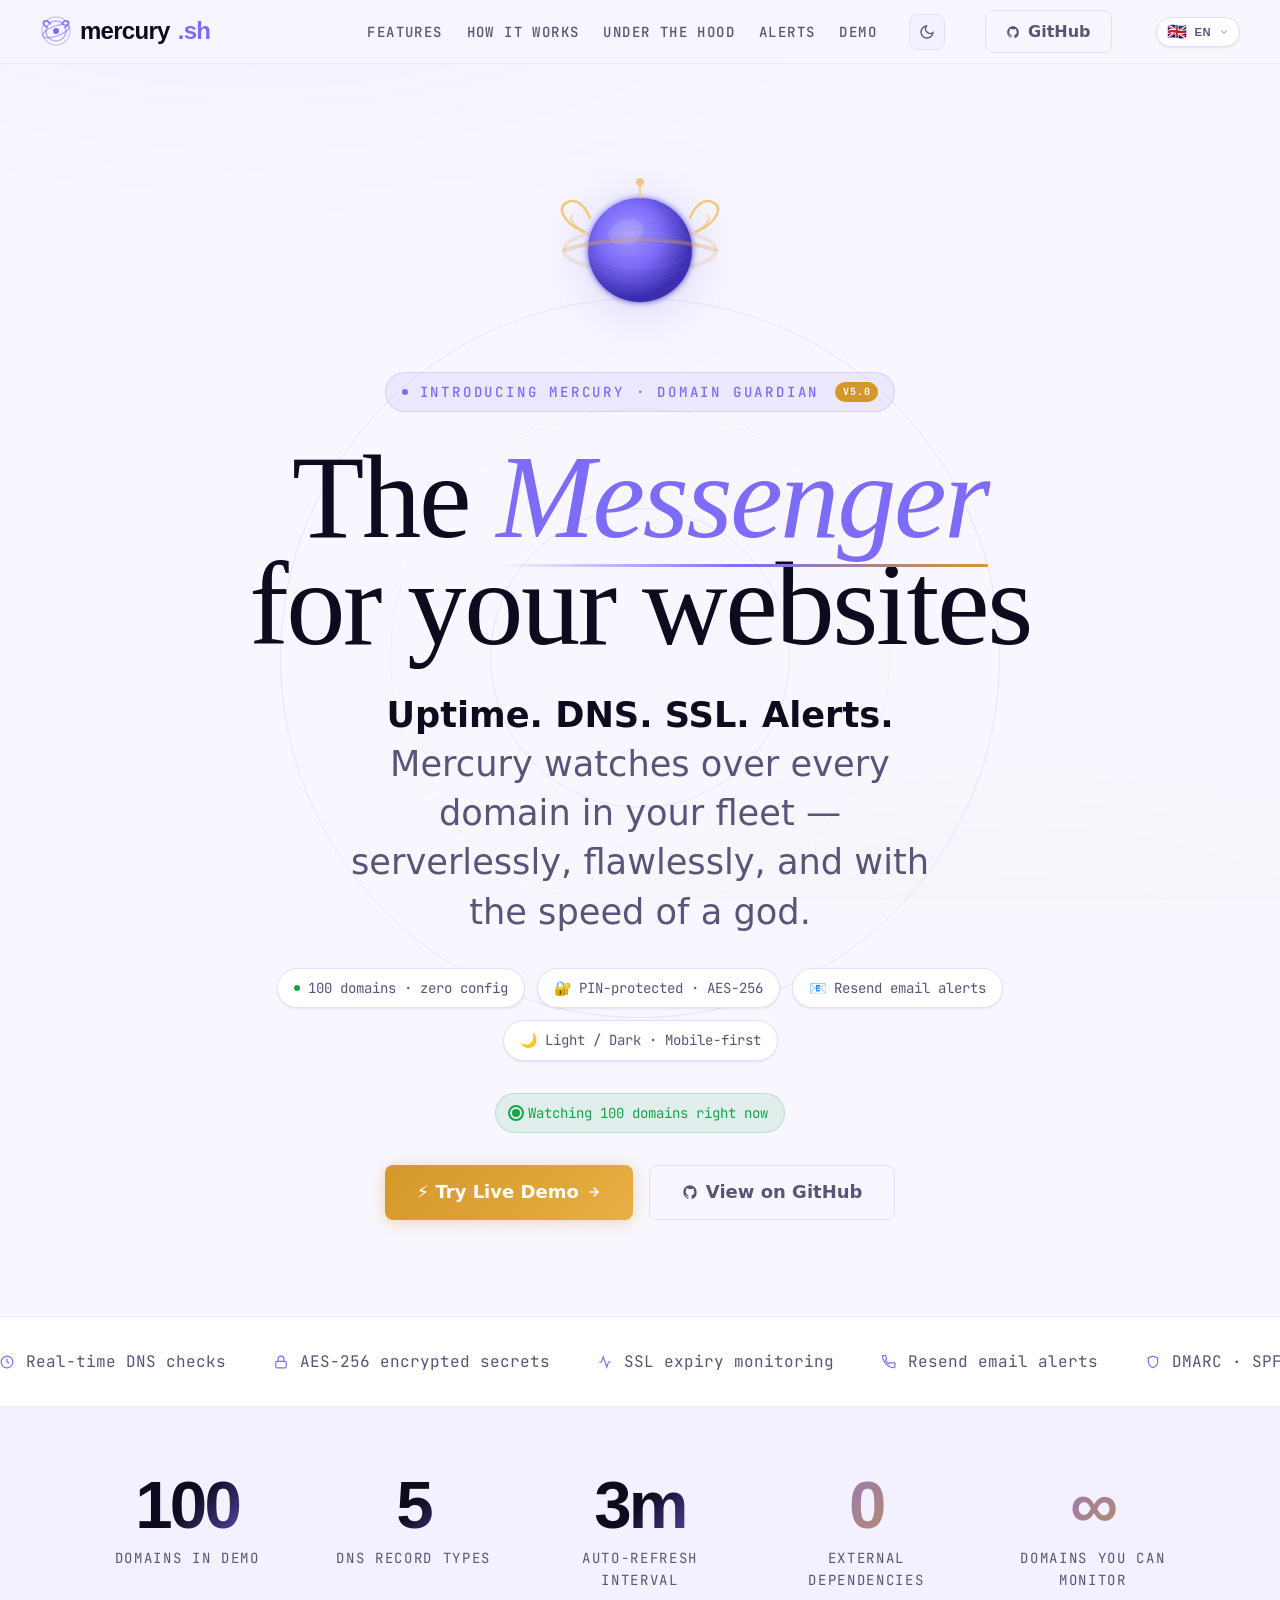
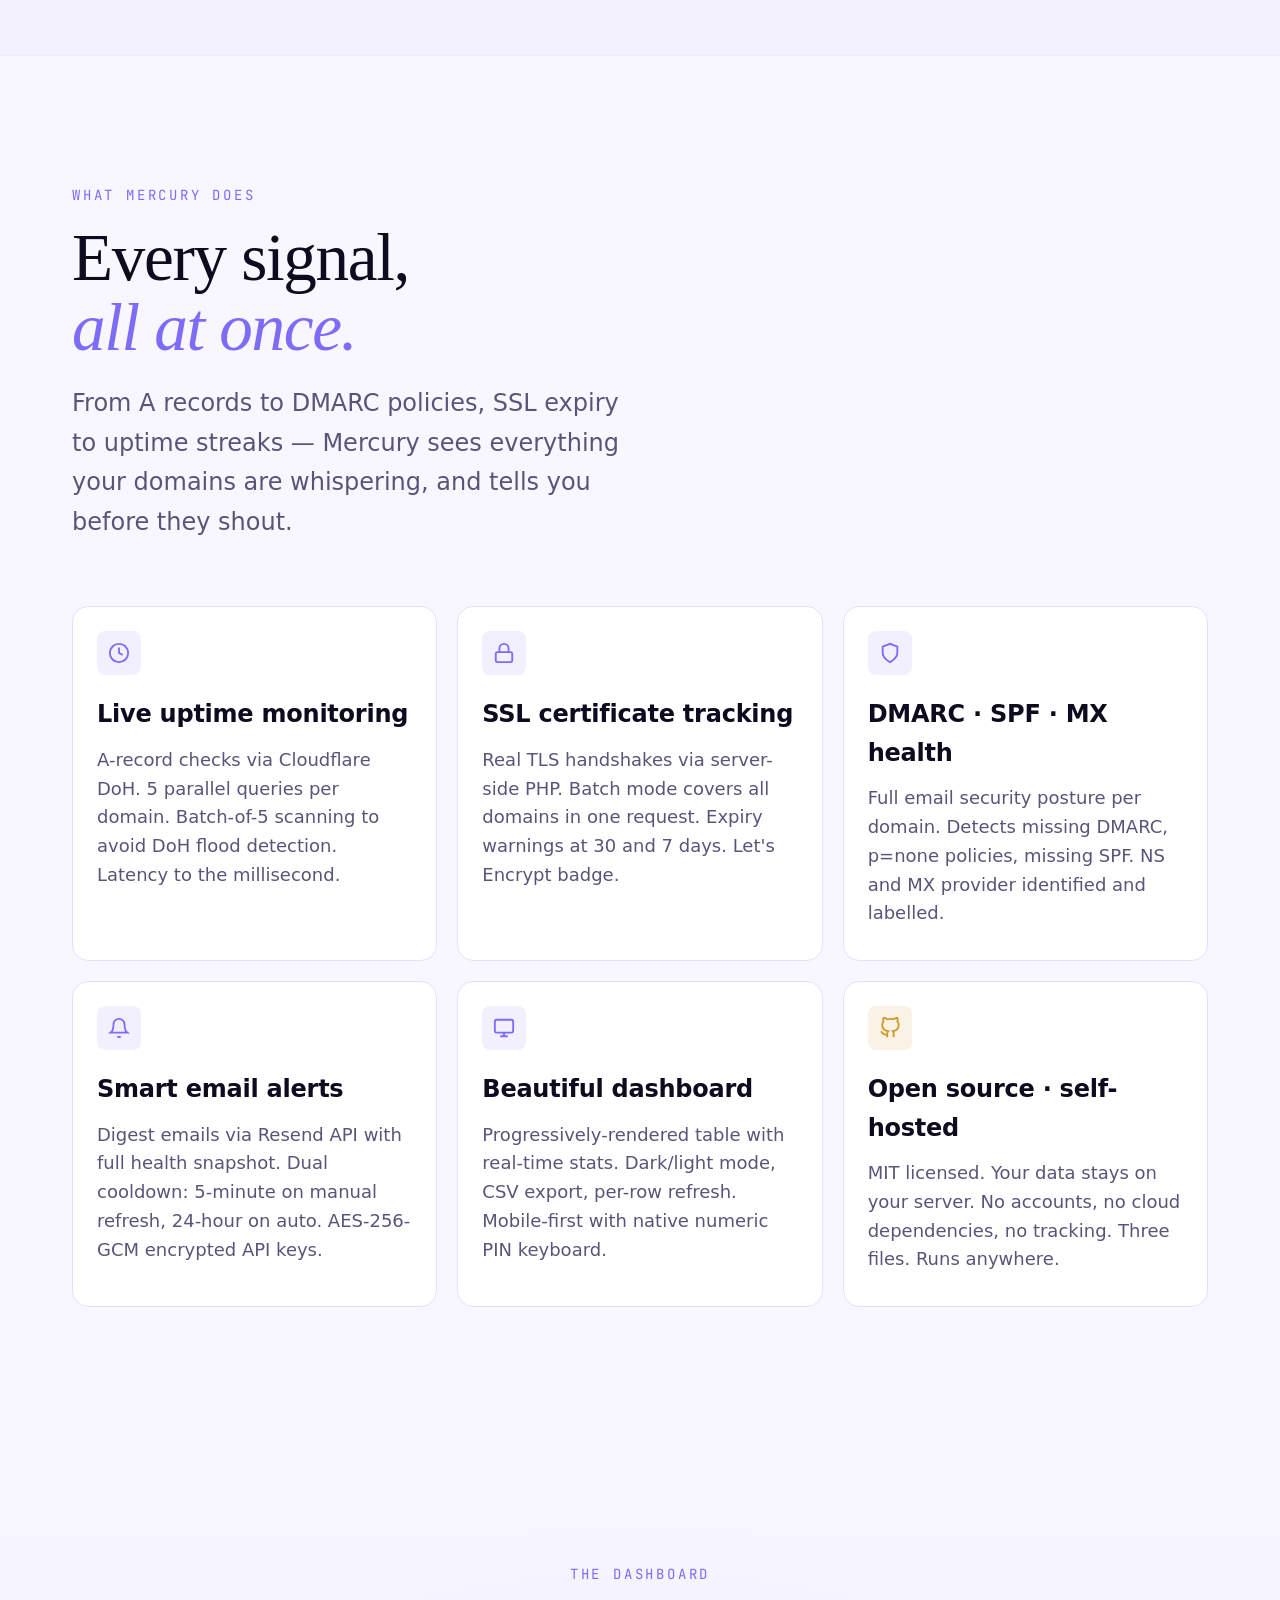
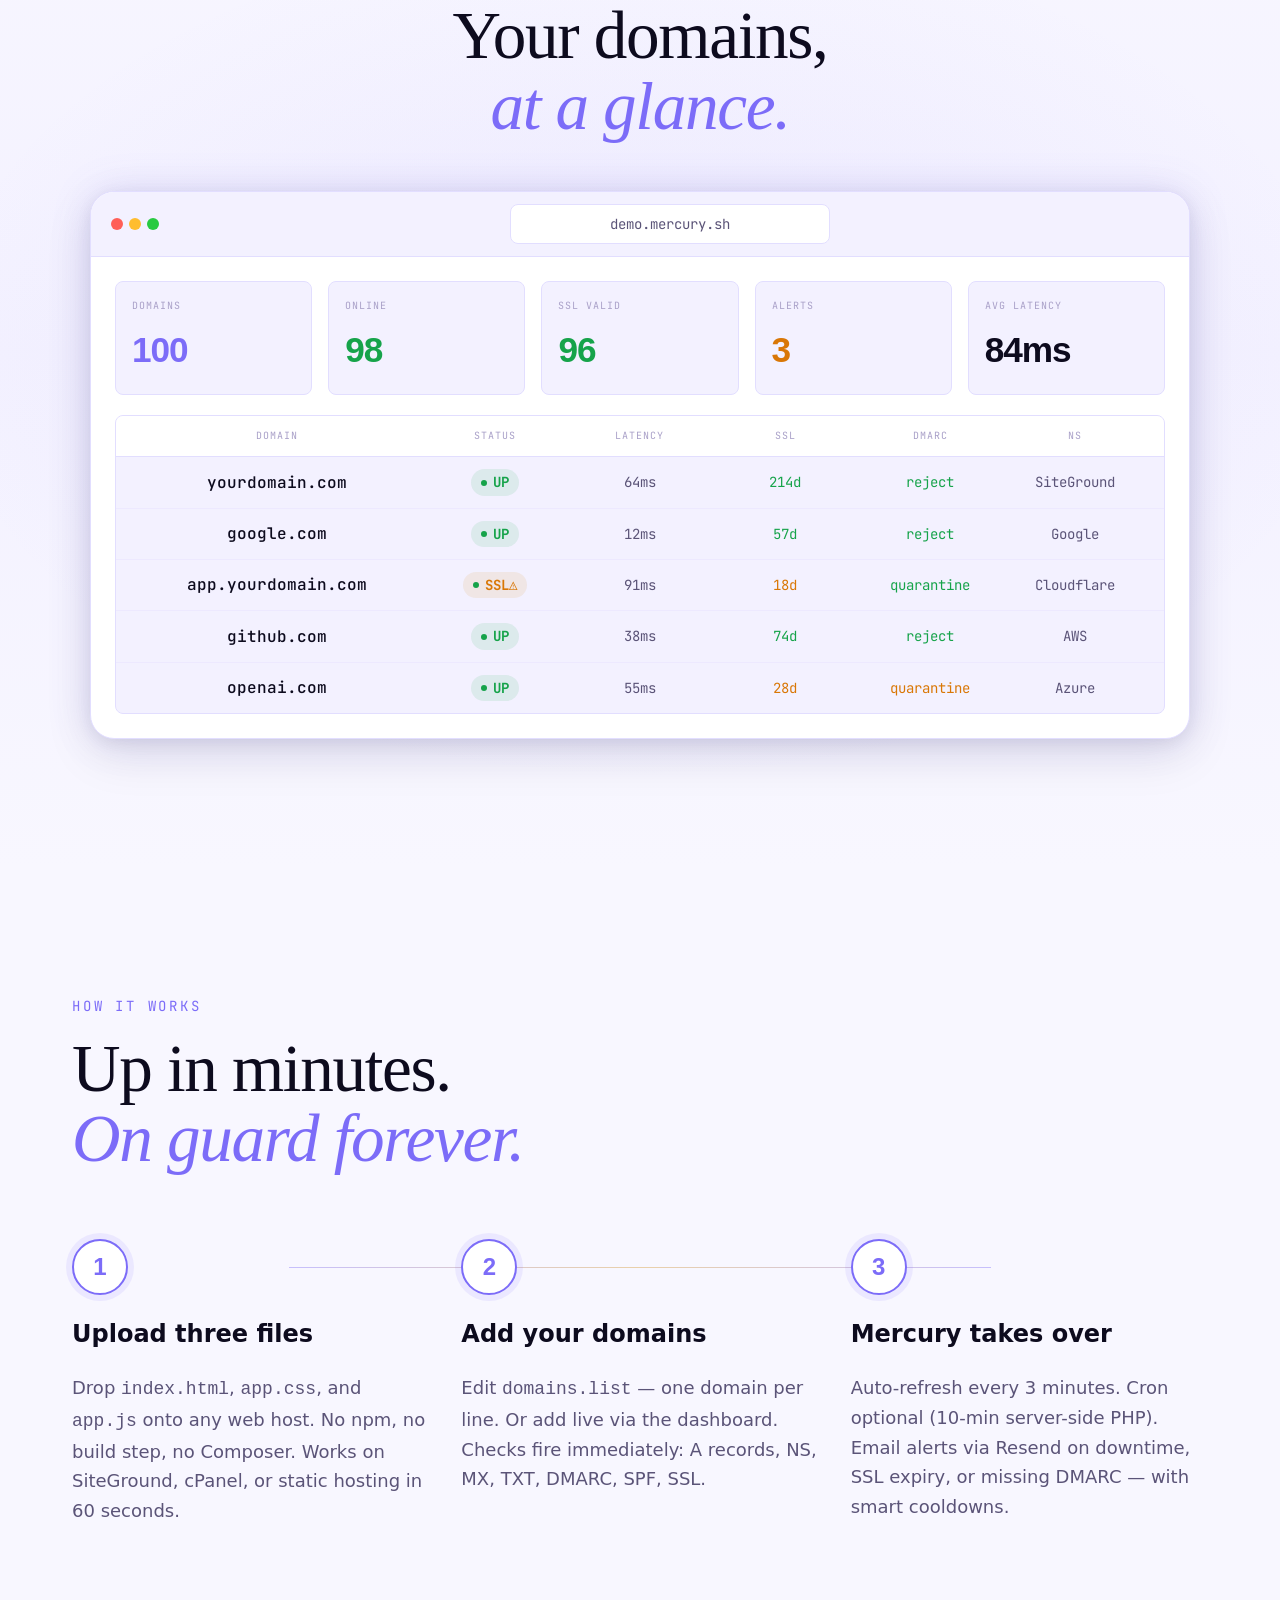
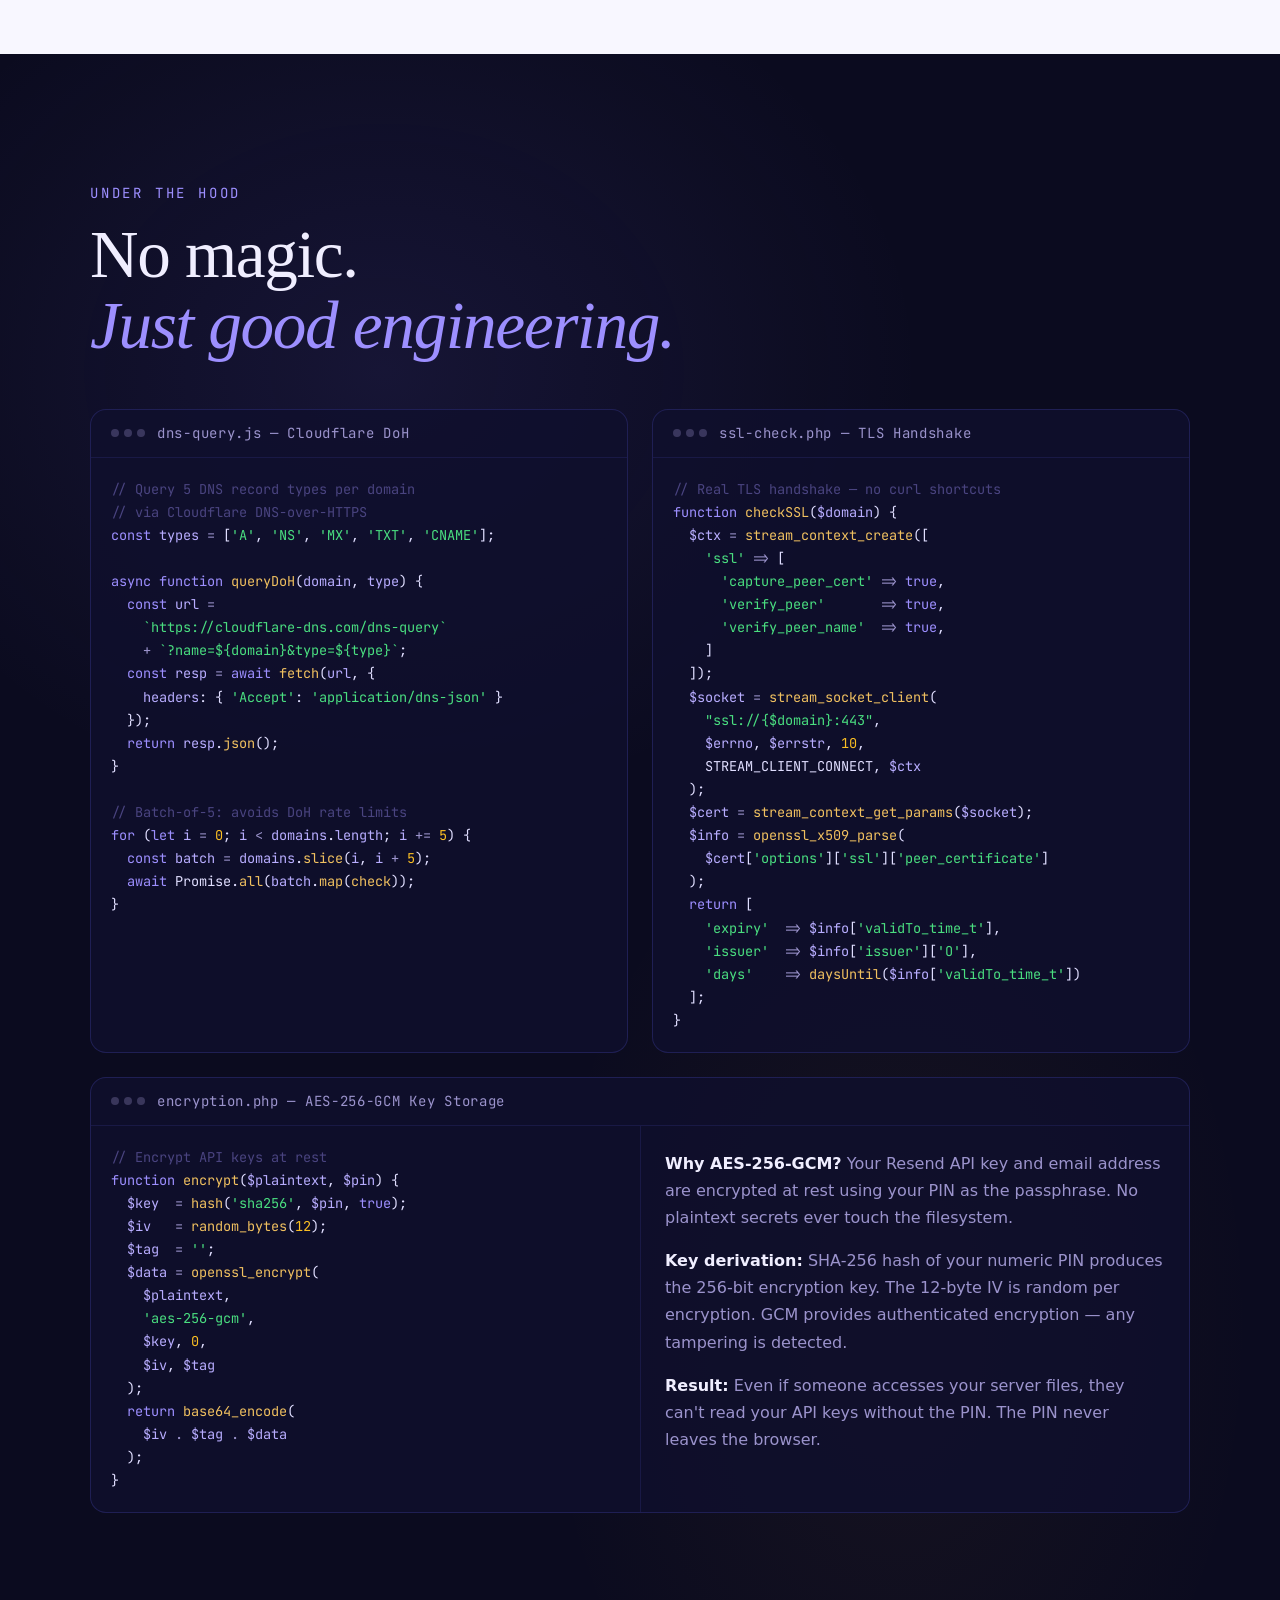
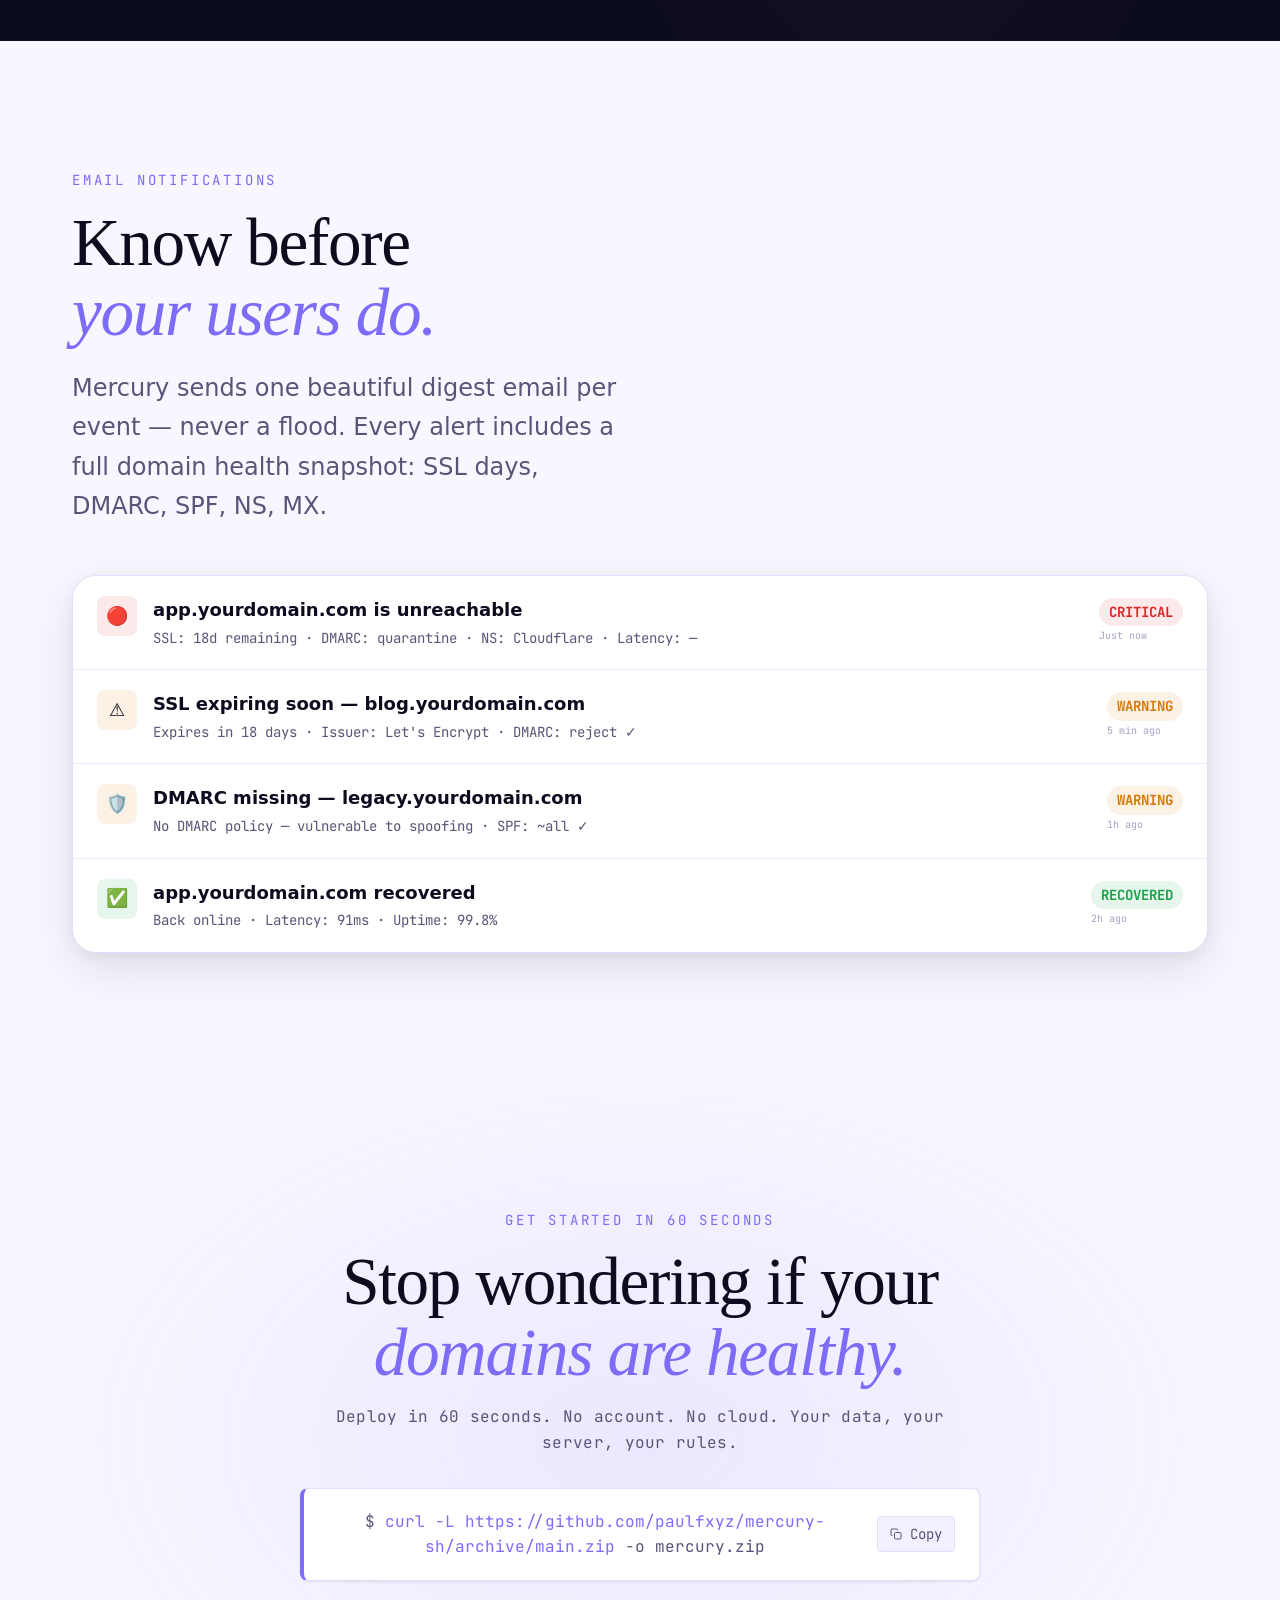
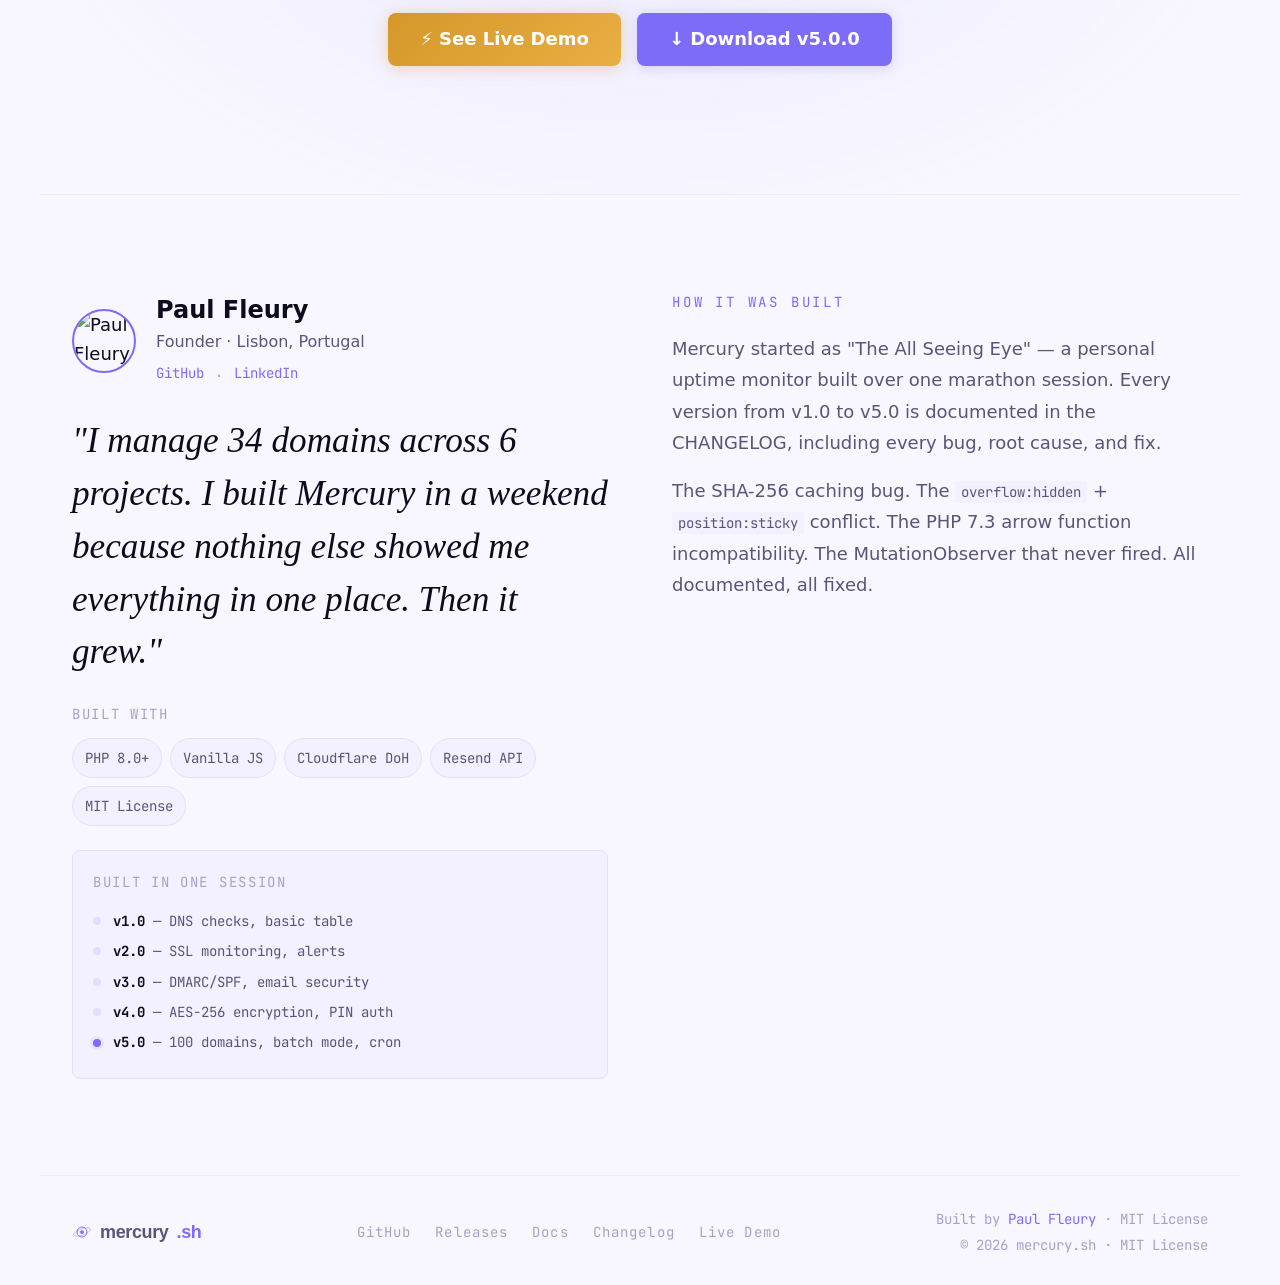
==== landing.html @ ba36d4c5 "feat: v5.1.0 — i18n · 11 languages · language picker UI ## What's in this release  ### International" ====
<!DOCTYPE html>
<html lang="en" data-theme="light">
<head>
<!-- Mercury.sh — Domain Guardian -->

<meta charset="UTF-8">
<meta name="viewport" content="width=device-width, initial-scale=1.0">
<title>Mercury — The Messenger God for Your Domains</title>
<meta name="description" content="Mercury watches over your websites and domains. Uptime, DNS, SSL, and email alerts — flawlessly, serverlessly.">
<meta name="theme-color" content="#7C6CF8">

<!-- Fonts: Instrument Serif (display) + Cabinet Grotesk (logotype + stats) + Satoshi (body) + JetBrains Mono -->
<link rel="preconnect" href="https://api.fontshare.com">
<link href="https://api.fontshare.com/v2/css?f[]=instrument-serif@400,400i&f[]=cabinet-grotesk@700,800,900&f[]=satoshi@400,500,700&display=swap" rel="stylesheet">
<link rel="preconnect" href="https://fonts.googleapis.com">
<link href="https://fonts.googleapis.com/css2?family=JetBrains+Mono:wght@400;500&display=swap" rel="stylesheet">

<style>
/* ═══════════════════════════════════════════════════════════
   MERCURY.SH — Design System
   Brand: Mercury, the Winged Messenger God
   Palette: Pearl white primary · Quicksilver violet accent · Midnight dark
   Typography: Instrument Serif (display) · Satoshi (body) · JetBrains Mono (code)
═══════════════════════════════════════════════════════════ */

/* ── Design Tokens ───────────────────────────────────────── */
:root {
  /* Type scale (fluid, clamp-based) */
  --text-xs:   clamp(0.75rem,  0.7rem  + 0.25vw, 0.875rem);
  --text-sm:   clamp(0.875rem, 0.8rem  + 0.35vw, 1rem);
  --text-base: clamp(1rem,     0.95rem + 0.25vw, 1.125rem);
  --text-lg:   clamp(1.125rem, 1rem    + 0.75vw, 1.5rem);
  --text-xl:   clamp(1.5rem,   1.2rem  + 1.25vw, 2.25rem);
  --text-2xl:  clamp(2rem,     1.2rem  + 2.5vw,  3.5rem);
  --text-3xl:  clamp(2.5rem,   1rem    + 4vw,    5rem);
  --text-hero: clamp(3.5rem,   1rem    + 8vw,    9rem);

  /* Spacing (4px base grid) */
  --space-1: 0.25rem; --space-2: 0.5rem; --space-3: 0.75rem;
  --space-4: 1rem;    --space-5: 1.25rem; --space-6: 1.5rem;
  --space-8: 2rem;    --space-10: 2.5rem; --space-12: 3rem;
  --space-16: 4rem;   --space-20: 5rem;   --space-24: 6rem;
  --space-32: 8rem;

  /* Border radius */
  --radius-sm: 4px;
  --radius-md: 8px;
  --radius-lg: 16px;
  --radius-xl: 24px;
  --radius-full: 9999px;

  /* Fonts */
  --font-display: 'Instrument Serif', Georgia, serif;
  --font-logo:    'Cabinet Grotesk', 'DM Sans', sans-serif;
  --font-body:    'Satoshi', 'DM Sans', system-ui, sans-serif;
  --font-mono:    'JetBrains Mono', 'Fira Code', 'Courier New', monospace;

  /* Transitions */
  --ease: 200ms cubic-bezier(0.16, 1, 0.3, 1);
  --ease-slow: 600ms cubic-bezier(0.16, 1, 0.3, 1);
}

/* ── Light Theme (default) ────────────────────────────────── */
[data-theme="light"] {
  --bg:          #F8F7FF;
  --bg-2:        #FFFFFF;
  --surface:     #FFFFFF;
  --surface-2:   #F3F1FF;
  --surface-3:   #EAE7FF;
  --border:      #E2DEFF;
  --border-soft: #EDE9FF;

  --text:        #0D0B1E;
  --text-muted:  #5B5478;
  --text-faint:  #A9A0C8;

  --accent:      #7C6CF8;
  --accent-2:    #5D4CE8;
  --accent-3:    #A396FF;
  --accent-soft: rgba(124, 108, 248, 0.10);
  --accent-glow: rgba(124, 108, 248, 0.25);

  --gold:        #D4972A;
  --gold-soft:   rgba(212, 151, 42, 0.12);

  --green:       #16A34A;
  --green-soft:  rgba(22, 163, 74, 0.10);
  --red:         #DC2626;
  --amber:       #D97706;

  --shadow-sm:   0 1px 3px rgba(13, 11, 30, 0.06), 0 1px 2px rgba(13, 11, 30, 0.04);
  --shadow-md:   0 4px 16px rgba(13, 11, 30, 0.08), 0 2px 6px rgba(13, 11, 30, 0.05);
  --shadow-lg:   0 16px 48px rgba(13, 11, 30, 0.10), 0 4px 16px rgba(13, 11, 30, 0.06);
  --shadow-glow: 0 0 40px rgba(124, 108, 248, 0.15);
  --shadow-gold: 0 0 40px rgba(212, 151, 42, 0.15);
}

/* ── Dark Theme ────────────────────────────────────────────── */
[data-theme="dark"] {
  --bg:          #07071A;
  --bg-2:        #0D0D28;
  --surface:     #0F0F2E;
  --surface-2:   #161640;
  --surface-3:   #1E1E52;
  --border:      #252560;
  --border-soft: #1A1A48;

  --text:        #F0EEFF;
  --text-muted:  #9B93CC;
  --text-faint:  #4A4480;

  --accent:      #9D8FFF;
  --accent-2:    #B8ADFF;
  --accent-3:    #7C6CF8;
  --accent-soft: rgba(157, 143, 255, 0.12);
  --accent-glow: rgba(157, 143, 255, 0.30);

  --gold:        #F0C060;
  --gold-soft:   rgba(240, 192, 96, 0.12);

  --green:       #4ADE80;
  --green-soft:  rgba(74, 222, 128, 0.12);
  --red:         #F87171;
  --amber:       #FBBF24;

  --shadow-sm:   0 1px 3px rgba(0, 0, 0, 0.4);
  --shadow-md:   0 4px 16px rgba(0, 0, 0, 0.5);
  --shadow-lg:   0 16px 48px rgba(0, 0, 0, 0.6);
  --shadow-glow: 0 0 60px rgba(157, 143, 255, 0.20);
  --shadow-gold: 0 0 60px rgba(240, 192, 96, 0.15);
}

/* ── Reset & Base ──────────────────────────────────────────── */
*, *::before, *::after { box-sizing: border-box; margin: 0; padding: 0; }

html {
  scroll-behavior: smooth;
  scroll-padding-top: 80px;
  -webkit-font-smoothing: antialiased;
  -moz-osx-font-smoothing: grayscale;
}

body {
  font-family: var(--font-body);
  font-size: var(--text-base);
  color: var(--text);
  background: var(--bg);
  line-height: 1.6;
  overflow-x: hidden;
  transition: background var(--ease-slow), color var(--ease-slow);
}

a { color: inherit; text-decoration: none; }
img, svg { display: block; }

/* ── Page-level ambient texture ─────────── */
[data-theme="light"] body::before {
  content: '';
  position: fixed; inset: 0; z-index: -1;
  background:
    radial-gradient(ellipse 80% 50% at 20% -10%, rgba(124,108,248,0.06) 0%, transparent 70%),
    radial-gradient(ellipse 60% 40% at 80% 110%, rgba(212,151,42,0.04) 0%, transparent 70%);
  pointer-events: none;
}

[data-theme="dark"] body::before {
  content: '';
  position: fixed; inset: 0; z-index: -1;
  background:
    radial-gradient(ellipse 80% 50% at 20% -10%, rgba(124,108,248,0.12) 0%, transparent 70%),
    radial-gradient(ellipse 60% 40% at 80% 110%, rgba(240,192,96,0.06) 0%, transparent 70%);
  pointer-events: none;
}

/* ═══════════════════════════════════════════════════════════
   NAVIGATION
═══════════════════════════════════════════════════════════ */
nav {
  position: fixed; top: 0; left: 0; right: 0;
  z-index: 100;
  height: 64px;
  display: flex; align-items: center;
  padding: 0 var(--space-8);
  background: rgba(248, 247, 255, 0.80);
  backdrop-filter: blur(20px) saturate(1.6);
  -webkit-backdrop-filter: blur(20px) saturate(1.6);
  border-bottom: 1px solid var(--border-soft);
  transition: background var(--ease-slow);
}

[data-theme="dark"] nav {
  background: rgba(7, 7, 26, 0.85);
}

.nav-inner {
  max-width: 1200px;
  width: 100%;
  margin: 0 auto;
  display: flex;
  align-items: center;
  gap: var(--space-8);
}

/* Logo */
.nav-logo {
  display: flex;
  align-items: center;
  gap: var(--space-2);
  font-family: var(--font-logo);
  font-size: var(--text-lg);
  font-weight: 800;
  letter-spacing: -0.03em;
  color: var(--text);
  flex-shrink: 0;
}

.nav-logo-icon {
  width: 32px; height: 32px;
  color: var(--accent);
  flex-shrink: 0;
}

.nav-logo .dot-sh {
  color: var(--accent);
  font-weight: 800;
}

/* Nav links */
.nav-links {
  display: flex;
  align-items: center;
  gap: var(--space-6);
  margin-left: auto;
  list-style: none;
}

.nav-links a {
  font-family: var(--font-mono);
  font-size: var(--text-xs);
  font-weight: 500;
  letter-spacing: 0.1em;
  text-transform: uppercase;
  color: var(--text-muted);
  transition: color var(--ease);
}

.nav-links a:hover { color: var(--accent); }

/* Theme toggle */
.theme-btn {
  display: flex; align-items: center; justify-content: center;
  width: 36px; height: 36px;
  background: var(--surface-2);
  border: 1px solid var(--border);
  border-radius: var(--radius-md);
  cursor: pointer;
  color: var(--text-muted);
  transition: all var(--ease);
  flex-shrink: 0;
}
.theme-btn:hover { color: var(--accent); border-color: var(--accent); }

/* CTA button */
.btn {
  display: inline-flex; align-items: center; gap: var(--space-2);
  padding: var(--space-2) var(--space-5);
  font-family: var(--font-body);
  font-size: var(--text-sm);
  font-weight: 700;
  border-radius: var(--radius-md);
  cursor: pointer;
  transition: all var(--ease);
  border: none;
  touch-action: manipulation;
  white-space: nowrap;
}

.btn-primary {
  background: var(--accent);
  color: #fff;
  box-shadow: 0 2px 12px var(--accent-glow);
}
.btn-primary:hover {
  background: var(--accent-2);
  transform: translateY(-1px);
  box-shadow: 0 4px 20px var(--accent-glow);
}

.btn-gold {
  background: linear-gradient(135deg, #D4972A, #E8AF44);
  color: #fff;
  box-shadow: 0 2px 16px rgba(212, 151, 42, 0.35);
  padding: var(--space-3) var(--space-6);
  font-size: var(--text-base);
}
.btn-gold:hover {
  transform: translateY(-2px);
  box-shadow: 0 6px 24px rgba(212, 151, 42, 0.45);
  filter: brightness(1.05);
}

.btn-ghost {
  background: transparent;
  color: var(--text-muted);
  border: 1px solid var(--border);
}
.btn-ghost:hover {
  border-color: var(--accent);
  color: var(--accent);
}

.btn-lg {
  padding: var(--space-3) var(--space-8);
  font-size: var(--text-base);
}

/* ═══════════════════════════════════════════════════════════
   HERO
═══════════════════════════════════════════════════════════ */
.hero {
  min-height: 100vh;
  display: grid;
  place-items: center;
  padding: calc(64px + var(--space-24)) var(--space-8) var(--space-24);
  position: relative;
  overflow: hidden;
}

/* Subtle dot grid background */
.hero::before {
  content: '';
  position: absolute; inset: 0;
  background-image: radial-gradient(circle, var(--border) 1px, transparent 1px);
  background-size: 32px 32px;
  mask-image: radial-gradient(ellipse 70% 70% at 50% 50%, black 30%, transparent 80%);
  -webkit-mask-image: radial-gradient(ellipse 70% 70% at 50% 50%, black 30%, transparent 80%);
  opacity: 0.5;
}

.hero-inner {
  position: relative;
  max-width: 900px;
  width: 100%;
  text-align: center;
  display: flex;
  flex-direction: column;
  align-items: center;
  gap: var(--space-8);
}

/* Mercury planet SVG */
.hero-planet {
  width: clamp(120px, 20vw, 180px);
  height: clamp(120px, 20vw, 180px);
  animation: planet-float 8s ease-in-out infinite;
  filter: drop-shadow(0 8px 32px var(--accent-glow));
}

@keyframes planet-float {
  0%, 100% { transform: translateY(0) rotate(0deg); }
  33%       { transform: translateY(-12px) rotate(2deg); }
  66%       { transform: translateY(-6px) rotate(-1deg); }
}

/* Orbital ring slow spin */
@keyframes ring-spin {
  from { transform: rotate(-20deg); }
  to   { transform: rotate(340deg); }
}

/* Eyebrow */
.hero-eyebrow {
  display: inline-flex;
  align-items: center;
  gap: var(--space-3);
  font-family: var(--font-mono);
  font-size: var(--text-xs);
  font-weight: 500;
  letter-spacing: 0.2em;
  text-transform: uppercase;
  color: var(--accent);
  background: var(--accent-soft);
  border: 1px solid rgba(124, 108, 248, 0.2);
  padding: var(--space-2) var(--space-4);
  border-radius: var(--radius-full);
}

.eyebrow-dot {
  width: 6px; height: 6px;
  border-radius: 50%;
  background: var(--accent);
  animation: pulse-dot 2s ease-in-out infinite;
}

.eyebrow-badge {
  font-family: var(--font-mono);
  font-size: 10px;
  font-weight: 700;
  letter-spacing: 0.08em;
  text-transform: uppercase;
  background: var(--gold);
  color: #fff;
  padding: 2px 8px;
  border-radius: var(--radius-full);
  margin-left: var(--space-1);
}

@keyframes pulse-dot {
  0%, 100% { opacity: 1; transform: scale(1); }
  50%       { opacity: 0.4; transform: scale(0.7); }
}

/* Hero title */
.hero-title {
  font-family: var(--font-display);
  font-size: var(--text-hero);
  font-weight: 400;
  line-height: 0.9;
  letter-spacing: -0.02em;
  color: var(--text);
}

.hero-title em {
  font-style: italic;
  color: var(--accent);
  position: relative;
}

/* Shimmering underline on title accent */
.hero-title em::after {
  content: '';
  position: absolute;
  bottom: -4px; left: 0; right: 0;
  height: 3px;
  background: linear-gradient(90deg, transparent, var(--accent), var(--gold), var(--accent), transparent);
  background-size: 200% 100%;
  border-radius: 2px;
  animation: shimmer-line 3s linear infinite;
}

@keyframes shimmer-line {
  0%   { background-position: 200% 0; }
  100% { background-position: -200% 0; }
}

/* Hero subtitle */
.hero-subtitle {
  font-family: var(--font-body);
  font-size: var(--text-xl);
  font-weight: 500;
  color: var(--text-muted);
  line-height: 1.4;
  max-width: 580px;
}

.hero-subtitle strong {
  color: var(--text);
  font-weight: 700;
}

/* Stat pills */
.hero-stats {
  display: flex;
  flex-wrap: wrap;
  justify-content: center;
  gap: var(--space-3);
}

.stat-pill {
  display: inline-flex;
  align-items: center;
  gap: var(--space-2);
  font-family: var(--font-mono);
  font-size: var(--text-xs);
  color: var(--text-muted);
  background: var(--surface);
  border: 1px solid var(--border);
  padding: var(--space-2) var(--space-4);
  border-radius: var(--radius-full);
  box-shadow: var(--shadow-sm);
}

.stat-pill-dot {
  width: 6px; height: 6px;
  border-radius: 50%;
  background: var(--green);
}

/* Live counter animation */
.live-indicator {
  display: inline-flex;
  align-items: center;
  gap: var(--space-2);
  font-family: var(--font-mono);
  font-size: var(--text-xs);
  color: var(--green);
  background: var(--green-soft);
  border: 1px solid rgba(22, 163, 74, 0.2);
  padding: var(--space-2) var(--space-4);
  border-radius: var(--radius-full);
}

.live-indicator .pulse-ring {
  width: 8px; height: 8px;
  border-radius: 50%;
  background: var(--green);
  position: relative;
}

.live-indicator .pulse-ring::after {
  content: '';
  position: absolute; inset: -4px;
  border-radius: 50%;
  border: 2px solid var(--green);
  animation: ring-pulse 2s ease-out infinite;
}

@keyframes ring-pulse {
  0%   { opacity: 1; transform: scale(0.6); }
  100% { opacity: 0; transform: scale(1.6); }
}

/* Hero buttons */
.hero-actions {
  display: flex;
  flex-wrap: wrap;
  justify-content: center;
  gap: var(--space-4);
}

/* ═══════════════════════════════════════════════════════════
   ORBITAL ANIMATION (hero decorative rings)
═══════════════════════════════════════════════════════════ */
.orbit-ring {
  position: absolute;
  border-radius: 50%;
  border: 1px solid rgba(124, 108, 248, 0.15);
  top: 50%;
  left: 50%;
  transform: translate(-50%, -50%);
  animation: orbit-pulse 6s ease-in-out infinite;
  pointer-events: none;
}

.orbit-ring:nth-child(1) { width: 300px; height: 300px; animation-delay: 0s; }
.orbit-ring:nth-child(2) { width: 500px; height: 500px; animation-delay: -2s; border-color: rgba(212,151,42,0.08); animation: orbit-pulse 6s ease-in-out infinite, orbit-rotate 60s linear infinite; }
.orbit-ring:nth-child(3) { width: 720px; height: 720px; animation-delay: -4s; }

@keyframes orbit-pulse {
  0%, 100% { opacity: 0.5; transform: translate(-50%, -50%) scale(1); }
  50%       { opacity: 1;   transform: translate(-50%, -50%) scale(1.02); }
}

@keyframes orbit-rotate {
  from { transform: translate(-50%, -50%) rotate(0deg); }
  to   { transform: translate(-50%, -50%) rotate(360deg); }
}

/* ═══════════════════════════════════════════════════════════
   MARQUEE (trust bar)
═══════════════════════════════════════════════════════════ */
.marquee-section {
  padding: var(--space-8) 0;
  border-top: 1px solid var(--border-soft);
  border-bottom: 1px solid var(--border-soft);
  overflow: hidden;
  background: var(--surface);
}

.marquee-track {
  display: flex;
  gap: var(--space-12);
  animation: marquee 30s linear infinite;
  width: max-content;
}

.marquee-item {
  display: flex;
  align-items: center;
  gap: var(--space-3);
  font-family: var(--font-mono);
  font-size: var(--text-sm);
  color: var(--text-muted);
  white-space: nowrap;
  flex-shrink: 0;
}

.marquee-item svg { color: var(--accent); }

@keyframes marquee {
  from { transform: translateX(0); }
  to   { transform: translateX(-50%); }
}

/* ═══════════════════════════════════════════════════════════
   NUMBERS STATS BAND
═══════════════════════════════════════════════════════════ */
.numbers-section {
  padding: var(--space-16) var(--space-8);
  background: var(--surface-2);
  border-bottom: 1px solid var(--border-soft);
}

.numbers-inner {
  max-width: 1100px;
  margin: 0 auto;
  display: grid;
  grid-template-columns: repeat(5, 1fr);
  gap: var(--space-8);
  text-align: center;
}

.number-item {
  display: flex;
  flex-direction: column;
  gap: var(--space-2);
}

.number-value {
  font-family: var(--font-logo);
  font-size: clamp(2.5rem, 1rem + 4vw, 4.5rem);
  font-weight: 900;
  letter-spacing: -0.04em;
  line-height: 1;
  color: var(--text);
  background: linear-gradient(135deg, var(--text) 50%, var(--accent) 100%);
  -webkit-background-clip: text;
  -webkit-text-fill-color: transparent;
  background-clip: text;
}

.number-value.accent-grad {
  background: linear-gradient(135deg, var(--accent) 0%, var(--gold) 100%);
  -webkit-background-clip: text;
  -webkit-text-fill-color: transparent;
  background-clip: text;
}

.number-label {
  font-family: var(--font-mono);
  font-size: var(--text-xs);
  letter-spacing: 0.12em;
  text-transform: uppercase;
  color: var(--text-muted);
}

/* ═══════════════════════════════════════════════════════════
   FEATURES SECTION
═══════════════════════════════════════════════════════════ */
.section {
  max-width: 1200px;
  margin: 0 auto;
  padding: var(--space-32) var(--space-8);
}

.section-eyebrow {
  font-family: var(--font-mono);
  font-size: var(--text-xs);
  letter-spacing: 0.2em;
  text-transform: uppercase;
  color: var(--accent);
  margin-bottom: var(--space-4);
}

.section-title {
  font-family: var(--font-display);
  font-size: var(--text-3xl);
  font-weight: 400;
  line-height: 1.05;
  letter-spacing: -0.02em;
  color: var(--text);
  margin-bottom: var(--space-5);
}

.section-title em {
  font-style: italic;
  color: var(--accent);
}

.section-body {
  font-size: var(--text-lg);
  color: var(--text-muted);
  max-width: 560px;
  line-height: 1.65;
}

/* Feature grid */
.feature-grid {
  display: grid;
  grid-template-columns: repeat(3, 1fr);
  gap: var(--space-5);
  margin-top: var(--space-16);
}

.feature-card {
  background: var(--surface);
  border: 1px solid var(--border);
  border-radius: var(--radius-lg);
  padding: var(--space-6) var(--space-6) var(--space-8);
  transition: all var(--ease);
  position: relative;
  overflow: hidden;
}

.feature-card::before {
  content: '';
  position: absolute;
  top: 0; left: 0; right: 0;
  height: 3px;
  background: linear-gradient(90deg, var(--accent), var(--accent-3));
  opacity: 0;
  transition: opacity var(--ease);
}

.feature-card:hover {
  border-color: var(--accent);
  box-shadow: var(--shadow-md), 0 0 0 1px var(--accent-soft);
  transform: translateY(-2px);
}

.feature-card:hover::before { opacity: 1; }

.feature-icon {
  width: 44px; height: 44px;
  background: var(--accent-soft);
  border-radius: var(--radius-md);
  display: flex; align-items: center; justify-content: center;
  margin-bottom: var(--space-5);
  color: var(--accent);
}

.feature-icon.gold-icon {
  background: var(--gold-soft);
  color: var(--gold);
}

.feature-title {
  font-family: var(--font-body);
  font-size: var(--text-lg);
  font-weight: 700;
  color: var(--text);
  margin-bottom: var(--space-3);
  letter-spacing: -0.01em;
}

.feature-body {
  font-size: var(--text-base);
  color: var(--text-muted);
  line-height: 1.6;
}

.feature-body code {
  font-family: var(--font-mono);
  font-size: 0.85em;
  background: var(--surface-2);
  padding: 1px 5px;
  border-radius: 3px;
}

/* ═══════════════════════════════════════════════════════════
   DASHBOARD PREVIEW (mock)
═══════════════════════════════════════════════════════════ */
.preview-section {
  padding: var(--space-32) var(--space-8);
  background: linear-gradient(180deg, var(--bg) 0%, var(--surface-2) 50%, var(--bg) 100%);
  position: relative;
  overflow: hidden;
}

.preview-section::before {
  content: '';
  position: absolute;
  inset: 0;
  background: radial-gradient(ellipse 80% 60% at 50% 50%, var(--accent-glow) 0%, transparent 70%);
  opacity: 0.3;
}

.preview-inner {
  position: relative;
  max-width: 1100px;
  margin: 0 auto;
  text-align: center;
}

/* Browser chrome mock */
.browser-chrome {
  background: var(--surface);
  border: 1px solid var(--border);
  border-radius: var(--radius-xl);
  box-shadow: var(--shadow-lg), var(--shadow-glow);
  overflow: hidden;
  margin-top: var(--space-12);
}

.browser-bar {
  background: var(--surface-2);
  border-bottom: 1px solid var(--border);
  padding: var(--space-3) var(--space-5);
  display: flex;
  align-items: center;
  gap: var(--space-3);
}

.browser-dots { display: flex; gap: 6px; }
.browser-dot {
  width: 12px; height: 12px;
  border-radius: 50%;
}
.bd-red   { background: #FF5F57; }
.bd-amber { background: #FFBD2E; }
.bd-green { background: #28CA41; }

.browser-url {
  flex: 1;
  background: var(--surface);
  border: 1px solid var(--border);
  border-radius: var(--radius-md);
  padding: var(--space-2) var(--space-4);
  font-family: var(--font-mono);
  font-size: var(--text-xs);
  color: var(--text-muted);
  max-width: 320px;
  margin: 0 auto;
}

/* Dashboard mock content */
.dash-mock {
  padding: var(--space-6);
}

/* Stats row */
.dash-stats {
  display: grid;
  grid-template-columns: repeat(5, 1fr);
  gap: var(--space-4);
  margin-bottom: var(--space-5);
}

.dash-stat {
  background: var(--surface-2);
  border: 1px solid var(--border);
  border-radius: var(--radius-md);
  padding: var(--space-4);
  text-align: left;
}

.dash-stat-label {
  font-family: var(--font-mono);
  font-size: 10px;
  text-transform: uppercase;
  letter-spacing: 0.1em;
  color: var(--text-faint);
  margin-bottom: var(--space-2);
}

.dash-stat-value {
  font-family: var(--font-logo);
  font-size: var(--text-xl);
  font-weight: 800;
  color: var(--text);
  letter-spacing: -0.03em;
}

.dash-stat-value.accent { color: var(--accent); }
.dash-stat-value.green  { color: var(--green); }

/* Domain table */
.dash-table {
  background: var(--surface-2);
  border: 1px solid var(--border);
  border-radius: var(--radius-md);
  overflow: hidden;
}

.dash-thead {
  display: grid;
  grid-template-columns: 2fr 1fr 1fr 1fr 1fr 1fr;
  padding: var(--space-3) var(--space-4);
  border-bottom: 1px solid var(--border);
  background: var(--surface);
}

.dash-th {
  font-family: var(--font-mono);
  font-size: 10px;
  text-transform: uppercase;
  letter-spacing: 0.1em;
  color: var(--text-faint);
}

.dash-row {
  display: grid;
  grid-template-columns: 2fr 1fr 1fr 1fr 1fr 1fr;
  padding: var(--space-3) var(--space-4);
  border-bottom: 1px solid var(--border-soft);
  align-items: center;
  transition: background var(--ease);
}
.dash-row:last-child { border-bottom: none; }
.dash-row:hover { background: var(--surface); }

.dash-domain {
  font-family: var(--font-mono);
  font-size: var(--text-sm);
  color: var(--text);
  font-weight: 500;
}

.dash-cell {
  font-family: var(--font-mono);
  font-size: var(--text-xs);
  color: var(--text-muted);
}

.status-up {
  display: inline-flex; align-items: center; gap: 6px;
  font-family: var(--font-mono);
  font-size: var(--text-xs);
  font-weight: 700;
  color: var(--green);
  background: var(--green-soft);
  padding: 2px 10px;
  border-radius: var(--radius-full);
}

.status-up::before {
  content: '';
  width: 6px; height: 6px;
  border-radius: 50%;
  background: var(--green);
  animation: pulse-dot 2s ease-in-out infinite;
}

/* ═══════════════════════════════════════════════════════════
   HOW IT WORKS
═══════════════════════════════════════════════════════════ */
.steps-grid {
  display: grid;
  grid-template-columns: repeat(3, 1fr);
  gap: var(--space-8);
  margin-top: var(--space-16);
  position: relative;
}

/* Connecting line between steps */
.steps-grid::before {
  content: '';
  position: absolute;
  top: 28px;
  left: calc(16.667% + 28px);
  right: calc(16.667% + 28px);
  height: 1px;
  background: linear-gradient(90deg, var(--accent), var(--gold), var(--accent));
  opacity: 0.4;
}

.step {
  display: flex;
  flex-direction: column;
  gap: var(--space-5);
}

.step-num {
  width: 56px; height: 56px;
  border-radius: 50%;
  border: 2px solid var(--accent);
  display: flex; align-items: center; justify-content: center;
  font-family: var(--font-logo);
  font-size: var(--text-lg);
  font-weight: 900;
  color: var(--accent);
  background: var(--surface);
  box-shadow: 0 0 0 6px var(--accent-soft);
  position: relative; z-index: 1;
}

.step-title {
  font-family: var(--font-body);
  font-size: var(--text-lg);
  font-weight: 700;
  color: var(--text);
}

.step-body {
  font-size: var(--text-base);
  color: var(--text-muted);
  line-height: 1.65;
}

/* ═══════════════════════════════════════════════════════════
   UNDER THE HOOD
═══════════════════════════════════════════════════════════ */
.hood-section {
  background: #0B0B1F;
  color: #E0DEFF;
  padding: var(--space-32) var(--space-8);
  position: relative;
  overflow: hidden;
}

.hood-section::before {
  content: '';
  position: absolute; inset: 0;
  background:
    radial-gradient(ellipse 60% 40% at 30% 20%, rgba(124,108,248,0.1) 0%, transparent 70%),
    radial-gradient(ellipse 40% 50% at 70% 80%, rgba(212,151,42,0.06) 0%, transparent 70%);
  pointer-events: none;
}

.hood-inner {
  position: relative;
  max-width: 1100px;
  margin: 0 auto;
}

.hood-section .section-eyebrow {
  color: #9D8FFF;
}

.hood-section .section-title {
  color: #F0EEFF;
}

.hood-section .section-title em {
  color: #9D8FFF;
}

.hood-grid {
  display: grid;
  grid-template-columns: 1fr 1fr;
  gap: var(--space-6);
  margin-top: var(--space-12);
}

.hood-card {
  background: rgba(15, 15, 46, 0.8);
  border: 1px solid rgba(37, 37, 96, 0.8);
  border-radius: var(--radius-lg);
  overflow: hidden;
}

.hood-card-header {
  padding: var(--space-3) var(--space-5);
  border-bottom: 1px solid rgba(37, 37, 96, 0.5);
  display: flex;
  align-items: center;
  gap: var(--space-3);
  font-family: var(--font-mono);
  font-size: var(--text-xs);
  color: #9B93CC;
  letter-spacing: 0.05em;
}

.hood-card-header .dot-row {
  display: flex;
  gap: 5px;
}

.hood-card-header .dot-row span {
  width: 8px; height: 8px;
  border-radius: 50%;
  background: rgba(155, 147, 204, 0.3);
}

.hood-code {
  padding: var(--space-5);
  font-family: var(--font-mono);
  font-size: clamp(0.72rem, 0.6rem + 0.4vw, 0.85rem);
  line-height: 1.7;
  overflow-x: auto;
  white-space: pre;
}

.hood-code .kw  { color: #9D8FFF; }   /* keywords */
.hood-code .fn  { color: #F0C060; }   /* functions */
.hood-code .str { color: #4ADE80; }   /* strings */
.hood-code .cm  { color: #4A4480; }   /* comments */
.hood-code .var { color: #B8ADFF; }   /* variables */
.hood-code .num { color: #FBBF24; }   /* numbers */
.hood-code .op  { color: #9B93CC; }   /* operators */

.hood-card-full {
  grid-column: 1 / -1;
}

.hood-explain {
  padding: var(--space-6);
  display: flex;
  flex-direction: column;
  gap: var(--space-4);
}

.hood-explain p {
  color: #9B93CC;
  line-height: 1.7;
  font-size: var(--text-sm);
}

.hood-explain strong {
  color: #F0EEFF;
}

/* ═══════════════════════════════════════════════════════════
   ALERTS SHOWCASE
═══════════════════════════════════════════════════════════ */
.alerts-demo {
  background: var(--surface);
  border: 1px solid var(--border);
  border-radius: var(--radius-xl);
  overflow: hidden;
  margin-top: var(--space-12);
  box-shadow: var(--shadow-lg);
}

.alert-card {
  display: flex;
  align-items: flex-start;
  gap: var(--space-4);
  padding: var(--space-5) var(--space-6);
  border-bottom: 1px solid var(--border-soft);
  position: relative;
}
.alert-card:last-child { border-bottom: none; }

.alert-icon {
  width: 40px; height: 40px;
  border-radius: var(--radius-md);
  display: flex; align-items: center; justify-content: center;
  flex-shrink: 0;
  font-size: 18px;
}

.alert-critical .alert-icon { background: rgba(220, 38, 38, 0.10); }
.alert-warning  .alert-icon { background: rgba(217, 119, 6, 0.10); }
.alert-ok       .alert-icon { background: var(--green-soft); }

.alert-body { flex: 1; }

.alert-title {
  font-weight: 700;
  font-size: var(--text-base);
  color: var(--text);
  margin-bottom: 2px;
}

.alert-meta {
  font-family: var(--font-mono);
  font-size: var(--text-xs);
  color: var(--text-muted);
}

.alert-badge {
  font-family: var(--font-mono);
  font-size: var(--text-xs);
  font-weight: 700;
  padding: 3px 10px;
  border-radius: var(--radius-full);
  flex-shrink: 0;
  margin-top: 2px;
}

.badge-critical { background: rgba(220,38,38,0.10); color: var(--red); }
.badge-warning  { background: rgba(217,119,6,0.10);  color: var(--amber); }
.badge-ok       { background: var(--green-soft); color: var(--green); }

/* Time marker */
.alert-time {
  font-family: var(--font-mono);
  font-size: 10px;
  color: var(--text-faint);
  white-space: nowrap;
  padding-top: 2px;
}

/* ═══════════════════════════════════════════════════════════
   INSTALL / CTA BLOCK
═══════════════════════════════════════════════════════════ */
.cta-section {
  padding: var(--space-32) var(--space-8);
  text-align: center;
  position: relative;
  overflow: hidden;
}

.cta-section::before {
  content: '';
  position: absolute;
  inset: 0;
  background: radial-gradient(ellipse 70% 80% at 50% 50%, var(--accent-soft) 0%, transparent 70%);
}

.cta-inner {
  position: relative;
  max-width: 680px;
  margin: 0 auto;
}

.cta-urgency {
  font-family: var(--font-mono);
  font-size: var(--text-sm);
  color: var(--text-muted);
  letter-spacing: 0.02em;
  margin-bottom: var(--space-8);
}

.install-box {
  background: var(--surface);
  border: 1px solid var(--border);
  border-left: 4px solid var(--accent);
  border-radius: var(--radius-md);
  padding: var(--space-5) var(--space-6);
  display: flex;
  align-items: center;
  justify-content: space-between;
  gap: var(--space-4);
  margin: var(--space-8) 0;
  box-shadow: var(--shadow-sm);
}

.install-cmd {
  font-family: var(--font-mono);
  font-size: var(--text-sm);
  color: var(--text);
  overflow-x: auto;
}

.install-cmd span { color: var(--accent); }

.copy-btn {
  display: flex; align-items: center; gap: var(--space-2);
  font-family: var(--font-mono);
  font-size: var(--text-xs);
  color: var(--text-muted);
  background: var(--surface-2);
  border: 1px solid var(--border);
  border-radius: var(--radius-sm);
  padding: var(--space-2) var(--space-3);
  cursor: pointer;
  transition: all var(--ease);
  white-space: nowrap;
}
.copy-btn:hover { color: var(--accent); border-color: var(--accent); }

/* ═══════════════════════════════════════════════════════════
   BUILT BY
═══════════════════════════════════════════════════════════ */
.built-by {
  padding: var(--space-24) var(--space-8);
  border-top: 1px solid var(--border-soft);
  max-width: 1200px;
  margin: 0 auto;
  display: grid;
  grid-template-columns: 1fr 1fr;
  gap: var(--space-16);
  align-items: start;
}

.built-author {
  display: flex;
  align-items: center;
  gap: var(--space-5);
  margin-bottom: var(--space-6);
}

.author-avatar {
  width: 64px; height: 64px;
  border-radius: 50%;
  object-fit: cover;
  border: 2px solid var(--accent);
  flex-shrink: 0;
}

.author-name {
  font-family: var(--font-body);
  font-size: var(--text-lg);
  font-weight: 700;
  color: var(--text);
}

.author-role {
  font-size: var(--text-sm);
  color: var(--text-muted);
}

.author-links {
  display: flex;
  gap: var(--space-3);
  margin-top: var(--space-2);
}

.author-links a {
  font-family: var(--font-mono);
  font-size: var(--text-xs);
  color: var(--accent);
  transition: opacity var(--ease);
}
.author-links a:hover { opacity: 0.7; }

.built-quote {
  font-family: var(--font-display);
  font-size: var(--text-xl);
  font-style: italic;
  color: var(--text);
  line-height: 1.5;
  margin-bottom: var(--space-6);
}

.built-with-label {
  font-family: var(--font-mono);
  font-size: var(--text-xs);
  letter-spacing: 0.12em;
  text-transform: uppercase;
  color: var(--text-faint);
  margin-bottom: var(--space-3);
  margin-top: var(--space-6);
}

.built-badges {
  display: flex;
  flex-wrap: wrap;
  gap: var(--space-2);
}

.badge {
  display: inline-flex; align-items: center; gap: var(--space-2);
  font-family: var(--font-mono);
  font-size: var(--text-xs);
  color: var(--text-muted);
  background: var(--surface-2);
  border: 1px solid var(--border);
  padding: var(--space-2) var(--space-3);
  border-radius: var(--radius-full);
}

.version-timeline {
  margin-top: var(--space-6);
  padding: var(--space-5);
  background: var(--surface-2);
  border: 1px solid var(--border);
  border-radius: var(--radius-md);
}

.version-timeline-title {
  font-family: var(--font-mono);
  font-size: var(--text-xs);
  letter-spacing: 0.12em;
  text-transform: uppercase;
  color: var(--text-faint);
  margin-bottom: var(--space-3);
}

.version-row {
  display: flex;
  align-items: center;
  gap: var(--space-3);
  padding: var(--space-1) 0;
}

.version-dot {
  width: 8px; height: 8px;
  border-radius: 50%;
  background: var(--border);
  flex-shrink: 0;
}

.version-dot.active { background: var(--accent); box-shadow: 0 0 0 3px var(--accent-soft); }

.version-label {
  font-family: var(--font-mono);
  font-size: var(--text-xs);
  color: var(--text-muted);
}

.version-label strong {
  color: var(--text);
}

/* ═══════════════════════════════════════════════════════════
   FOOTER
═══════════════════════════════════════════════════════════ */
footer {
  border-top: 1px solid var(--border-soft);
  padding: var(--space-8);
  display: flex;
  align-items: center;
  justify-content: space-between;
  flex-wrap: wrap;
  gap: var(--space-4);
  max-width: 1200px;
  margin: 0 auto;
}

.footer-logo {
  display: flex; align-items: center; gap: var(--space-2);
  font-family: var(--font-logo);
  font-size: var(--text-base);
  font-weight: 800;
  letter-spacing: -0.02em;
  color: var(--text-muted);
}

.footer-logo .dot-sh { color: var(--accent); }

.footer-links {
  display: flex; gap: var(--space-6);
  font-family: var(--font-mono);
  font-size: var(--text-xs);
  letter-spacing: 0.08em;
}

.footer-links a {
  color: var(--text-faint);
  transition: color var(--ease);
}
.footer-links a:hover { color: var(--accent); }

.footer-right {
  font-size: var(--text-xs);
  color: var(--text-faint);
  font-family: var(--font-mono);
  text-align: right;
}

.footer-right a {
  color: var(--accent);
  transition: opacity var(--ease);
}
.footer-right a:hover { opacity: 0.7; }

/* ═══════════════════════════════════════════════════════════
   RESPONSIVE
═══════════════════════════════════════════════════════════ */
@media (max-width: 900px) {
  .feature-grid { grid-template-columns: repeat(2, 1fr); }
  .steps-grid   { grid-template-columns: 1fr; }
  .steps-grid::before { display: none; }
  .dash-stats   { grid-template-columns: repeat(3, 1fr); }
  .dash-thead, .dash-row { grid-template-columns: 2fr 1fr 1fr; }
  .dash-row > :nth-child(n+4) { display: none; }
  .dash-thead > :nth-child(n+4) { display: none; }
  .built-by     { grid-template-columns: 1fr; }
  .numbers-inner { grid-template-columns: repeat(3, 1fr); }
  .hood-grid { grid-template-columns: 1fr; }
}

@media (max-width: 640px) {
  nav { padding: 0 var(--space-4); }
  .nav-links { display: none; }
  .feature-grid { grid-template-columns: 1fr; }
  .dash-stats { grid-template-columns: repeat(2, 1fr); }
  .hero-actions { flex-direction: column; align-items: center; }
  .install-box { flex-direction: column; align-items: flex-start; }
  footer { flex-direction: column; text-align: center; }
  .footer-right { text-align: center; }
  .numbers-inner { grid-template-columns: repeat(2, 1fr); gap: var(--space-6); }
  .numbers-inner .number-item:last-child { grid-column: 1 / -1; }
  .alert-card { flex-direction: column; gap: var(--space-3); }
}

/* ═══════════════════════════════════════════════════════════
   SCROLL-IN ANIMATIONS
═══════════════════════════════════════════════════════════ */
.reveal {
  opacity: 0;
  transform: translateY(24px);
  transition: opacity 0.7s cubic-bezier(0.16, 1, 0.3, 1),
              transform 0.7s cubic-bezier(0.16, 1, 0.3, 1);
}
.reveal.visible {
  opacity: 1;
  transform: translateY(0);
}
.reveal-delay-1 { transition-delay: 0.1s; }
.reveal-delay-2 { transition-delay: 0.2s; }
.reveal-delay-3 { transition-delay: 0.3s; }
.reveal-delay-4 { transition-delay: 0.4s; }
.reveal-delay-5 { transition-delay: 0.5s; }

/* Counter animation */
@keyframes count-up {
  from { opacity: 0; transform: translateY(10px); }
  to   { opacity: 1; transform: translateY(0); }
}

/* ═══════════════════════════════════════════════════════════
   LANGUAGE PICKER
═══════════════════════════════════════════════════════════ */
.lang-picker {
  position: relative;
  margin-left: var(--space-3);
}

.lang-trigger {
  display: inline-flex;
  align-items: center;
  gap: var(--space-2);
  background: var(--surface);
  border: 1px solid var(--border);
  color: var(--text-muted);
  padding: 6px 10px;
  border-radius: var(--radius-full);
  font-family: var(--font-body);
  font-size: var(--text-xs);
  font-weight: 500;
  cursor: pointer;
  transition: all var(--ease);
  white-space: nowrap;
  box-shadow: var(--shadow-sm);
}

.lang-trigger:hover {
  border-color: var(--accent);
  color: var(--text);
  background: var(--surface-2);
}

.lang-flag {
  font-size: 1rem;
  line-height: 1;
}

.lang-name {
  font-family: var(--font-logo);
  font-size: 0.7rem;
  font-weight: 700;
  letter-spacing: 0.04em;
  text-transform: uppercase;
}

.lang-chevron {
  transition: transform 200ms ease;
  opacity: 0.6;
}

.lang-picker.open .lang-chevron {
  transform: rotate(180deg);
}

.lang-picker.open .lang-trigger {
  border-color: var(--accent);
  color: var(--accent);
  background: var(--accent-soft);
}

.lang-dropdown {
  position: absolute;
  top: calc(100% + 8px);
  right: 0;
  min-width: 160px;
  background: var(--surface);
  border: 1px solid var(--border);
  border-radius: var(--radius-lg);
  box-shadow: var(--shadow-lg), 0 0 0 1px var(--border-soft);
  padding: var(--space-2);
  z-index: 9999;
  opacity: 0;
  transform: translateY(-8px) scale(0.97);
  pointer-events: none;
  transition: opacity 180ms ease, transform 180ms cubic-bezier(0.16, 1, 0.3, 1);
  transform-origin: top right;
}

.lang-picker.open .lang-dropdown {
  opacity: 1;
  transform: translateY(0) scale(1);
  pointer-events: all;
}

.lang-option {
  display: flex;
  align-items: center;
  gap: var(--space-3);
  padding: var(--space-2) var(--space-3);
  border-radius: var(--radius-md);
  font-family: var(--font-body);
  font-size: var(--text-sm);
  color: var(--text-muted);
  cursor: pointer;
  transition: background var(--ease), color var(--ease);
}

.lang-option:hover {
  background: var(--accent-soft);
  color: var(--accent);
}

.lang-option.active {
  background: var(--accent-soft);
  color: var(--accent);
  font-weight: 600;
}

.lang-opt-flag {
  font-size: 1.1rem;
  line-height: 1;
  width: 22px;
  text-align: center;
}

.lang-opt-name {
  flex: 1;
}

/* Mobile: hide lang-name on very small screens */
@media (max-width: 480px) {
  .lang-name { display: none; }
  .lang-trigger { padding: 6px 8px; }
}

/* RTL support for Arabic/Hebrew (not in our set but future-proof) */
[dir="rtl"] .lang-dropdown { right: auto; left: 0; transform-origin: top left; }

</style>
</head>

<body>

<!-- ═══════════════════════════════════════════════════════
     NAVIGATION
════════════════════════════════════════════════════════ -->
<nav>
  <div class="nav-inner">
    <a href="/" class="nav-logo">
      <!-- Mercury logo: winged M -->
      <svg class="nav-logo-icon" viewBox="0 0 32 32" fill="none" aria-label="Mercury">
        <circle cx="16" cy="16" r="14" stroke="currentColor" stroke-width="1.5" opacity="0.3"/>
        <circle cx="16" cy="16" r="10" stroke="currentColor" stroke-width="1.5" opacity="0.5"/>
        <!-- Planet ring -->
        <ellipse cx="16" cy="16" rx="14" ry="5" stroke="currentColor" stroke-width="1.2"
                 transform="rotate(-20 16 16)" opacity="0.6"/>
        <!-- Wings -->
        <path d="M7 12 C3 10 2 7 5 6 C7 5 9 7 10 9" stroke="currentColor" stroke-width="1.5"
              stroke-linecap="round" fill="none"/>
        <path d="M25 12 C29 10 30 7 27 6 C25 5 23 7 22 9" stroke="currentColor" stroke-width="1.5"
              stroke-linecap="round" fill="none"/>
        <!-- Center dot -->
        <circle cx="16" cy="16" r="3" fill="currentColor"/>
      </svg>
      mercury<span class="dot-sh">.sh</span>
    </a>

    <ul class="nav-links">
      <li><a href="#features" data-i18n="nav_features">Features</a></li>
      <li><a href="#how-it-works" data-i18n="nav_how">How it works</a></li>
      <li><a href="#under-the-hood" data-i18n="nav_hood">Under the hood</a></li>
      <li><a href="#alerts" data-i18n="nav_alerts">Alerts</a></li>
      <li><a href="https://demo.mercury.sh" target="_blank" rel="noopener" data-i18n="nav_demo">Demo</a></li>
    </ul>

    <button class="theme-btn" id="theme-toggle" aria-label="Toggle theme" title="Toggle light/dark">
      <svg id="icon-sun" width="16" height="16" viewBox="0 0 24 24" fill="none" stroke="currentColor" stroke-width="2" style="display:none">
        <circle cx="12" cy="12" r="5"/><line x1="12" y1="1" x2="12" y2="3"/><line x1="12" y1="21" x2="12" y2="23"/>
        <line x1="4.22" y1="4.22" x2="5.64" y2="5.64"/><line x1="18.36" y1="18.36" x2="19.78" y2="19.78"/>
        <line x1="1" y1="12" x2="3" y2="12"/><line x1="21" y1="12" x2="23" y2="12"/>
        <line x1="4.22" y1="19.78" x2="5.64" y2="18.36"/><line x1="18.36" y1="5.64" x2="19.78" y2="4.22"/>
      </svg>
      <svg id="icon-moon" width="16" height="16" viewBox="0 0 24 24" fill="none" stroke="currentColor" stroke-width="2">
        <path d="M21 12.79A9 9 0 1 1 11.21 3 7 7 0 0 0 21 12.79z"/>
      </svg>
    </button>

    <a href="https://github.com/paulfxyz/mercury-sh" target="_blank" rel="noopener" class="btn btn-ghost" style="margin-left: var(--space-2)">
      <svg width="14" height="14" viewBox="0 0 24 24" fill="currentColor"><path d="M12 2C6.48 2 2 6.58 2 12.26c0 4.53 2.87 8.37 6.84 9.73.5.09.68-.22.68-.49v-1.7c-2.78.62-3.37-1.37-3.37-1.37-.45-1.17-1.11-1.48-1.11-1.48-.91-.64.07-.62.07-.62 1 .07 1.53 1.05 1.53 1.05.89 1.56 2.34 1.11 2.91.85.09-.66.35-1.11.63-1.37-2.22-.26-4.56-1.14-4.56-5.07 0-1.12.39-2.03 1.03-2.75-.1-.26-.45-1.3.1-2.71 0 0 .84-.28 2.75 1.05A9.38 9.38 0 0112 7.4c.85 0 1.7.12 2.5.34 1.91-1.33 2.75-1.05 2.75-1.05.55 1.41.2 2.45.1 2.71.64.72 1.03 1.63 1.03 2.75 0 3.94-2.34 4.81-4.57 5.06.36.32.68.94.68 1.9v2.81c0 .27.18.59.69.49A10.27 10.27 0 0022 12.26C22 6.58 17.52 2 12 2z"/></svg>
      GitHub
    </a>

    <!-- Language Picker -->
    <div class="lang-picker" id="lang-picker">
      <button class="lang-trigger" id="lang-trigger" aria-label="Change language" aria-haspopup="true" aria-expanded="false">
        <span class="lang-flag" id="lang-flag">🇬🇧</span>
        <span class="lang-name" id="lang-name">EN</span>
        <svg class="lang-chevron" width="10" height="10" viewBox="0 0 24 24" fill="none" stroke="currentColor" stroke-width="2.5" stroke-linecap="round" stroke-linejoin="round"><polyline points="6 9 12 15 18 9"/></svg>
      </button>
      <div class="lang-dropdown" id="lang-dropdown" role="listbox" aria-label="Select language">
        <div class="lang-option" data-lang="en" role="option"><span class="lang-opt-flag">🇬🇧</span><span class="lang-opt-name">English</span></div>
        <div class="lang-option" data-lang="fr" role="option"><span class="lang-opt-flag">🇫🇷</span><span class="lang-opt-name">Français</span></div>
        <div class="lang-option" data-lang="de" role="option"><span class="lang-opt-flag">🇩🇪</span><span class="lang-opt-name">Deutsch</span></div>
        <div class="lang-option" data-lang="es" role="option"><span class="lang-opt-flag">🇪🇸</span><span class="lang-opt-name">Español</span></div>
        <div class="lang-option" data-lang="pt" role="option"><span class="lang-opt-flag">🇵🇹</span><span class="lang-opt-name">Português</span></div>
        <div class="lang-option" data-lang="it" role="option"><span class="lang-opt-flag">🇮🇹</span><span class="lang-opt-name">Italiano</span></div>
        <div class="lang-option" data-lang="tr" role="option"><span class="lang-opt-flag">🇹🇷</span><span class="lang-opt-name">Türkçe</span></div>
        <div class="lang-option" data-lang="ru" role="option"><span class="lang-opt-flag">🇷🇺</span><span class="lang-opt-name">Русский</span></div>
        <div class="lang-option" data-lang="zh" role="option"><span class="lang-opt-flag">🇨🇳</span><span class="lang-opt-name">中文</span></div>
        <div class="lang-option" data-lang="ja" role="option"><span class="lang-opt-flag">🇯🇵</span><span class="lang-opt-name">日本語</span></div>
        <div class="lang-option" data-lang="hi" role="option"><span class="lang-opt-flag">🇮🇳</span><span class="lang-opt-name">हिंदी</span></div>
      </div>
    </div>
  </div>
</nav>

<!-- ═══════════════════════════════════════════════════════
     HERO
════════════════════════════════════════════════════════ -->
<section class="hero" id="hero">
  <!-- Orbital rings (decorative) -->
  <div class="orbit-ring"></div>
  <div class="orbit-ring"></div>
  <div class="orbit-ring"></div>

  <div class="hero-inner">

    <!-- Mercury planet SVG with rotating ring -->
    <svg class="hero-planet" viewBox="0 0 180 180" fill="none" aria-hidden="true">
      <!-- Planet body -->
      <defs>
        <radialGradient id="planet-grad" cx="40%" cy="35%" r="60%">
          <stop offset="0%"   stop-color="#A396FF"/>
          <stop offset="50%"  stop-color="#7C6CF8"/>
          <stop offset="100%" stop-color="#3D2FB0"/>
        </radialGradient>
        <radialGradient id="ring-grad" cx="50%" cy="50%" r="50%">
          <stop offset="0%"  stop-color="#F0C060" stop-opacity="0.8"/>
          <stop offset="100%" stop-color="#D4972A" stop-opacity="0.3"/>
        </radialGradient>
        <filter id="glow">
          <feGaussianBlur stdDeviation="3" result="blur"/>
          <feMerge><feMergeNode in="blur"/><feMergeNode in="SourceGraphic"/></feMerge>
        </filter>
      </defs>

      <!-- Orbital ring (back) — with slow rotation -->
      <g style="transform-origin: 90px 90px; animation: ring-spin 45s linear infinite;">
        <ellipse cx="90" cy="90" rx="76" ry="22" stroke="url(#ring-grad)" stroke-width="4"
                 fill="none" opacity="0.5"/>
      </g>

      <!-- Planet sphere -->
      <circle cx="90" cy="90" r="52" fill="url(#planet-grad)" filter="url(#glow)"/>

      <!-- Surface detail (subtle lines) -->
      <ellipse cx="90" cy="90" rx="52" ry="18" stroke="rgba(255,255,255,0.08)" stroke-width="1" fill="none"/>
      <ellipse cx="90" cy="90" rx="52" ry="32" stroke="rgba(255,255,255,0.05)" stroke-width="1" fill="none"/>

      <!-- Highlight shine -->
      <ellipse cx="76" cy="72" rx="18" ry="12" fill="rgba(255,255,255,0.12)" transform="rotate(-15 76 72)"/>

      <!-- Orbital ring (front) -->
      <path d="M 14 90 Q 90 68 166 90" stroke="url(#ring-grad)" stroke-width="4"
            fill="none" opacity="0.8" stroke-linecap="round"/>

      <!-- Wings -->
      <path d="M 34 72 C 12 62 6 46 18 42 C 28 38 36 48 40 58"
            stroke="#F0C060" stroke-width="2.5" stroke-linecap="round" fill="none" opacity="0.8"/>
      <path d="M 36 72 C 22 66 18 58 24 54" stroke="#F0C060" stroke-width="1.5"
            stroke-linecap="round" fill="none" opacity="0.5"/>

      <path d="M 146 72 C 168 62 174 46 162 42 C 152 38 144 48 140 58"
            stroke="#F0C060" stroke-width="2.5" stroke-linecap="round" fill="none" opacity="0.8"/>
      <path d="M 144 72 C 158 66 162 58 156 54" stroke="#F0C060" stroke-width="1.5"
            stroke-linecap="round" fill="none" opacity="0.5"/>

      <!-- Staff/caduceus hint -->
      <line x1="90" y1="38" x2="90" y2="25" stroke="#F0C060" stroke-width="2"
            stroke-linecap="round" opacity="0.6"/>
      <circle cx="90" cy="22" r="4" fill="#F0C060" opacity="0.8"/>
    </svg>

    <!-- Eyebrow with v5.0 badge -->
    <div class="hero-eyebrow">
      <span class="eyebrow-dot"></span>
      <span data-i18n="hero_eyebrow">Introducing Mercury · Domain Guardian</span>
      <span class="eyebrow-badge" data-i18n="hero_badge">v5.0</span>
    </div>

    <!-- Title -->
    <h1 class="hero-title">
      <span data-i18n="hero_title_1">The</span> <em data-i18n="hero_title_em">Messenger</em><br><span data-i18n="hero_title_2">for your websites</span>
    </h1>

    <!-- Subtitle -->
    <p class="hero-subtitle" data-i18n-html="hero_subtitle"><strong>Uptime. DNS. SSL. Alerts.</strong> Mercury watches over every domain in your fleet — serverlessly, flawlessly, and with the speed of a god.</p>

    <!-- Stat pills -->
    <div class="hero-stats">
      <div class="stat-pill"><span class="stat-pill-dot"></span> <span data-i18n="hero_stat_1">100 domains · zero config</span></div>
      <div class="stat-pill">🔐 <span data-i18n="hero_stat_2">PIN-protected · AES-256</span></div>
      <div class="stat-pill">📧 <span data-i18n="hero_stat_3">Resend email alerts</span></div>
      <div class="stat-pill">🌙 <span data-i18n="hero_stat_4">Light / Dark · Mobile-first</span></div>
    </div>

    <!-- Live watching indicator -->
    <div class="live-indicator">
      <span class="pulse-ring"></span>
      <span id="live-counter" data-i18n="hero_watching">Watching 100 domains right now</span>
    </div>

    <!-- Actions — Demo is PRIMARY, GitHub is secondary -->
    <div class="hero-actions">
      <a href="https://demo.mercury.sh" class="btn btn-gold btn-lg" target="_blank" rel="noopener">
        <span data-i18n="hero_cta_demo">⚡ Try Live Demo</span>
        <svg width="14" height="14" viewBox="0 0 24 24" fill="none" stroke="currentColor" stroke-width="2.5" stroke-linecap="round" stroke-linejoin="round"><line x1="5" y1="12" x2="19" y2="12"/><polyline points="12 5 19 12 12 19"/></svg>
      </a>
      <a href="https://github.com/paulfxyz/mercury-sh" class="btn btn-ghost btn-lg" target="_blank" rel="noopener">
        <svg width="16" height="16" viewBox="0 0 24 24" fill="currentColor"><path d="M12 2C6.48 2 2 6.58 2 12.26c0 4.53 2.87 8.37 6.84 9.73.5.09.68-.22.68-.49v-1.7c-2.78.62-3.37-1.37-3.37-1.37-.45-1.17-1.11-1.48-1.11-1.48-.91-.64.07-.62.07-.62 1 .07 1.53 1.05 1.53 1.05.89 1.56 2.34 1.11 2.91.85.09-.66.35-1.11.63-1.37-2.22-.26-4.56-1.14-4.56-5.07 0-1.12.39-2.03 1.03-2.75-.1-.26-.45-1.3.1-2.71 0 0 .84-.28 2.75 1.05A9.38 9.38 0 0112 7.4c.85 0 1.7.12 2.5.34 1.91-1.33 2.75-1.05 2.75-1.05.55 1.41.2 2.45.1 2.71.64.72 1.03 1.63 1.03 2.75 0 3.94-2.34 4.81-4.57 5.06.36.32.68.94.68 1.9v2.81c0 .27.18.59.69.49A10.27 10.27 0 0022 12.26C22 6.58 17.52 2 12 2z"/></svg>
        <span data-i18n="hero_cta_github">View on GitHub</span>
      </a>
    </div>
  </div>
</section>

<!-- ═══════════════════════════════════════════════════════
     TRUST MARQUEE
════════════════════════════════════════════════════════ -->
<div class="marquee-section" aria-hidden="true">
  <div class="marquee-track">
    <!-- First set -->
    <div class="marquee-item">
      <svg width="14" height="14" viewBox="0 0 24 24" fill="none" stroke="currentColor" stroke-width="2"><circle cx="12" cy="12" r="10"/><polyline points="12 6 12 12 16 14"/></svg>
      Real-time DNS checks
    </div>
    <div class="marquee-item">
      <svg width="14" height="14" viewBox="0 0 24 24" fill="none" stroke="currentColor" stroke-width="2"><rect x="3" y="11" width="18" height="11" rx="2" ry="2"/><path d="M7 11V7a5 5 0 0 1 10 0v4"/></svg>
      AES-256 encrypted secrets
    </div>
    <div class="marquee-item">
      <svg width="14" height="14" viewBox="0 0 24 24" fill="none" stroke="currentColor" stroke-width="2"><polyline points="22 12 18 12 15 21 9 3 6 12 2 12"/></svg>
      SSL expiry monitoring
    </div>
    <div class="marquee-item">
      <svg width="14" height="14" viewBox="0 0 24 24" fill="none" stroke="currentColor" stroke-width="2"><path d="M22 16.92v3a2 2 0 01-2.18 2 19.79 19.79 0 01-8.63-3.07A19.5 19.5 0 013.07 9.81a19.79 19.79 0 01-3.07-8.68A2 2 0 012 .99h3a2 2 0 012 1.72 12.84 12.84 0 00.7 2.81 2 2 0 01-.45 2.11L6.09 8.91a16 16 0 006 6l1.27-1.27a2 2 0 012.11-.45 12.84 12.84 0 002.81.7A2 2 0 0122 16.92z"/></svg>
      Resend email alerts
    </div>
    <div class="marquee-item">
      <svg width="14" height="14" viewBox="0 0 24 24" fill="none" stroke="currentColor" stroke-width="2"><path d="M12 22s8-4 8-10V5l-8-3-8 3v7c0 6 8 10 8 10z"/></svg>
      DMARC · SPF · MX health
    </div>
    <div class="marquee-item">
      <svg width="14" height="14" viewBox="0 0 24 24" fill="none" stroke="currentColor" stroke-width="2"><rect x="2" y="3" width="20" height="14" rx="2"/><line x1="8" y1="21" x2="16" y2="21"/><line x1="12" y1="17" x2="12" y2="21"/></svg>
      Self-hosted · zero cloud
    </div>
    <div class="marquee-item">
      <svg width="14" height="14" viewBox="0 0 24 24" fill="none" stroke="currentColor" stroke-width="2"><circle cx="12" cy="12" r="10"/><line x1="2" y1="12" x2="22" y2="12"/><path d="M12 2a15.3 15.3 0 0 1 4 10 15.3 15.3 0 0 1-4 10 15.3 15.3 0 0 1-4-10 15.3 15.3 0 0 1 4-10z"/></svg>
      Cloudflare DoH · no CORS
    </div>
    <div class="marquee-item">
      <svg width="14" height="14" viewBox="0 0 24 24" fill="none" stroke="currentColor" stroke-width="2"><path d="M18 8A6 6 0 0 0 6 8c0 7-3 9-3 9h18s-3-2-3-9"/><path d="M13.73 21a2 2 0 0 1-3.46 0"/></svg>
      Smart cooldown alerts
    </div>
    <!-- Duplicate for seamless loop -->
    <div class="marquee-item">
      <svg width="14" height="14" viewBox="0 0 24 24" fill="none" stroke="currentColor" stroke-width="2"><circle cx="12" cy="12" r="10"/><polyline points="12 6 12 12 16 14"/></svg>
      Real-time DNS checks
    </div>
    <div class="marquee-item">
      <svg width="14" height="14" viewBox="0 0 24 24" fill="none" stroke="currentColor" stroke-width="2"><rect x="3" y="11" width="18" height="11" rx="2" ry="2"/><path d="M7 11V7a5 5 0 0 1 10 0v4"/></svg>
      AES-256 encrypted secrets
    </div>
    <div class="marquee-item">
      <svg width="14" height="14" viewBox="0 0 24 24" fill="none" stroke="currentColor" stroke-width="2"><polyline points="22 12 18 12 15 21 9 3 6 12 2 12"/></svg>
      SSL expiry monitoring
    </div>
    <div class="marquee-item">
      <svg width="14" height="14" viewBox="0 0 24 24" fill="none" stroke="currentColor" stroke-width="2"><path d="M22 16.92v3a2 2 0 01-2.18 2 19.79 19.79 0 01-8.63-3.07A19.5 19.5 0 013.07 9.81a19.79 19.79 0 01-3.07-8.68A2 2 0 012 .99h3a2 2 0 012 1.72 12.84 12.84 0 00.7 2.81 2 2 0 01-.45 2.11L6.09 8.91a16 16 0 006 6l1.27-1.27a2 2 0 012.11-.45 12.84 12.84 0 002.81.7A2 2 0 0122 16.92z"/></svg>
      Resend email alerts
    </div>
    <div class="marquee-item">
      <svg width="14" height="14" viewBox="0 0 24 24" fill="none" stroke="currentColor" stroke-width="2"><path d="M12 22s8-4 8-10V5l-8-3-8 3v7c0 6 8 10 8 10z"/></svg>
      DMARC · SPF · MX health
    </div>
    <div class="marquee-item">
      <svg width="14" height="14" viewBox="0 0 24 24" fill="none" stroke="currentColor" stroke-width="2"><rect x="2" y="3" width="20" height="14" rx="2"/><line x1="8" y1="21" x2="16" y2="21"/><line x1="12" y1="17" x2="12" y2="21"/></svg>
      Self-hosted · zero cloud
    </div>
    <div class="marquee-item">
      <svg width="14" height="14" viewBox="0 0 24 24" fill="none" stroke="currentColor" stroke-width="2"><circle cx="12" cy="12" r="10"/><line x1="2" y1="12" x2="22" y2="12"/><path d="M12 2a15.3 15.3 0 0 1 4 10 15.3 15.3 0 0 1-4 10 15.3 15.3 0 0 1-4-10 15.3 15.3 0 0 1 4-10z"/></svg>
      Cloudflare DoH · no CORS
    </div>
    <div class="marquee-item">
      <svg width="14" height="14" viewBox="0 0 24 24" fill="none" stroke="currentColor" stroke-width="2"><path d="M18 8A6 6 0 0 0 6 8c0 7-3 9-3 9h18s-3-2-3-9"/><path d="M13.73 21a2 2 0 0 1-3.46 0"/></svg>
      Smart cooldown alerts
    </div>
  </div>
</div>

<!-- ═══════════════════════════════════════════════════════
     NUMBERS STATS BAND
════════════════════════════════════════════════════════ -->
<div class="numbers-section">
  <div class="numbers-inner">
    <div class="number-item reveal">
      <div class="number-value" data-count="100">100</div>
      <div class="number-label" data-i18n="num_domains_label">Domains in demo</div>
    </div>
    <div class="number-item reveal reveal-delay-1">
      <div class="number-value" data-count="5">5</div>
      <div class="number-label" data-i18n="num_records_label">DNS record types</div>
    </div>
    <div class="number-item reveal reveal-delay-2">
      <div class="number-value">3m</div>
      <div class="number-label" data-i18n="num_refresh_label">Auto-refresh interval</div>
    </div>
    <div class="number-item reveal reveal-delay-3">
      <div class="number-value accent-grad">0</div>
      <div class="number-label" data-i18n="num_deps_label">External dependencies</div>
    </div>
    <div class="number-item reveal reveal-delay-4">
      <div class="number-value accent-grad">∞</div>
      <div class="number-label" data-i18n="num_inf_label">Domains you can monitor</div>
    </div>
  </div>
</div>

<!-- ═══════════════════════════════════════════════════════
     FEATURES
════════════════════════════════════════════════════════ -->
<section id="features">
  <div class="section">
    <p class="section-eyebrow reveal" data-i18n="feat_eyebrow">What Mercury does</p>
    <h2 class="section-title reveal reveal-delay-1"><span data-i18n="feat_title_1">Every signal,</span><br><em data-i18n="feat_title_em">all at once.</em></h2>
    <p class="section-body reveal reveal-delay-2" data-i18n="feat_subtitle">From A records to DMARC policies, SSL expiry to uptime streaks — Mercury sees everything your domains are whispering, and tells you before they shout.</p>

    <div class="feature-grid">
      <div class="feature-card reveal reveal-delay-1">
        <div class="feature-icon">
          <svg width="22" height="22" viewBox="0 0 24 24" fill="none" stroke="currentColor" stroke-width="2"><circle cx="12" cy="12" r="10"/><polyline points="12 6 12 12 16 14"/></svg>
        </div>
        <div class="feature-title" data-i18n="feat_1_title">Live uptime monitoring</div>
        <div class="feature-body" data-i18n="feat_1_body">A-record checks via Cloudflare DoH. 5 parallel queries per domain. Batch-of-5 scanning to avoid DoH flood detection. Latency to the millisecond. Uptime history persisted server-side.</div>
      </div>

      <div class="feature-card reveal reveal-delay-2">
        <div class="feature-icon">
          <svg width="22" height="22" viewBox="0 0 24 24" fill="none" stroke="currentColor" stroke-width="2"><rect x="3" y="11" width="18" height="11" rx="2"/><path d="M7 11V7a5 5 0 0 1 10 0v4"/></svg>
        </div>
        <div class="feature-title" data-i18n="feat_2_title">SSL certificate tracking</div>
        <div class="feature-body" data-i18n="feat_2_body">Real TLS handshakes via server-side PHP. Batch mode covers all domains in one request. Expiry warnings at 30d and 7d. Issuer detection — automatic Let's Encrypt badge. Zero false positives.</div>
      </div>

      <div class="feature-card reveal reveal-delay-3">
        <div class="feature-icon">
          <svg width="22" height="22" viewBox="0 0 24 24" fill="none" stroke="currentColor" stroke-width="2"><path d="M12 22s8-4 8-10V5l-8-3-8 3v7c0 6 8 10 8 10z"/></svg>
        </div>
        <div class="feature-title" data-i18n="feat_3_title">DMARC · SPF · MX health</div>
        <div class="feature-body" data-i18n="feat_3_body">Full email security posture per domain. Detects missing DMARC, <code>p=none</code> policies, missing SPF. NS and MX provider auto-identified and labelled. Email deliverability at a glance.</div>
      </div>

      <div class="feature-card reveal reveal-delay-1">
        <div class="feature-icon">
          <svg width="22" height="22" viewBox="0 0 24 24" fill="none" stroke="currentColor" stroke-width="2"><path d="M18 8A6 6 0 0 0 6 8c0 7-3 9-3 9h18s-3-2-3-9"/><path d="M13.73 21a2 2 0 0 1-3.46 0"/></svg>
        </div>
        <div class="feature-title" data-i18n="feat_4_title">Smart email alerts</div>
        <div class="feature-body" data-i18n="feat_4_body">Digest emails via Resend API with full domain health snapshot. Dual cooldown: 5-minute on manual refresh, 24-hour on auto. AES-256-GCM encrypted API keys. One email per event — never a flood.</div>
      </div>

      <div class="feature-card reveal reveal-delay-2">
        <div class="feature-icon">
          <svg width="22" height="22" viewBox="0 0 24 24" fill="none" stroke="currentColor" stroke-width="2"><rect x="2" y="3" width="20" height="14" rx="2"/><line x1="8" y1="21" x2="16" y2="21"/><line x1="12" y1="17" x2="12" y2="21"/></svg>
        </div>
        <div class="feature-title" data-i18n="feat_5_title">Beautiful dashboard</div>
        <div class="feature-body" data-i18n="feat_5_body">Progressively-rendered table with real-time stats. Dark/light mode, CSV export, per-row refresh. Mobile-first with native numeric PIN keyboard. No framework, no npm, no build step.</div>
      </div>

      <div class="feature-card reveal reveal-delay-3">
        <div class="feature-icon gold-icon">
          <svg width="22" height="22" viewBox="0 0 24 24" fill="none" stroke="currentColor" stroke-width="2"><path d="M9 19c-5 1.5-5-2.5-7-3m14 6v-3.87a3.37 3.37 0 0 0-.94-2.61c3.14-.35 6.44-1.54 6.44-7A5.44 5.44 0 0 0 20 4.77 5.07 5.07 0 0 0 19.91 1S18.73.65 16 2.48a13.38 13.38 0 0 0-7 0C6.27.65 5.09 1 5.09 1A5.07 5.07 0 0 0 5 4.77a5.44 5.44 0 0 0-1.5 3.78c0 5.42 3.3 6.61 6.44 7A3.37 3.37 0 0 0 9 18.13V22"/></svg>
        </div>
        <div class="feature-title" data-i18n="feat_6_title">Open source · self-hosted</div>
        <div class="feature-body" data-i18n="feat_6_body">MIT licensed. Your data stays on your server. No accounts, no cloud dependencies, no tracking. Three files to deploy. Works on SiteGround, cPanel, Cloudflare Pages — everywhere PHP runs.</div>
      </div>
    </div>
  </div>
</section>

<!-- ═══════════════════════════════════════════════════════
     DASHBOARD PREVIEW
════════════════════════════════════════════════════════ -->
<div class="preview-section" id="preview">
  <div class="preview-inner">
    <p class="section-eyebrow reveal" data-i18n="prev_eyebrow">The dashboard</p>
    <h2 class="section-title reveal reveal-delay-1"><span data-i18n="prev_title_1">Your domains,</span><br><em data-i18n="prev_title_em">at a glance.</em></h2>

    <div class="browser-chrome reveal reveal-delay-2">
      <div class="browser-bar">
        <div class="browser-dots">
          <div class="browser-dot bd-red"></div>
          <div class="browser-dot bd-amber"></div>
          <div class="browser-dot bd-green"></div>
        </div>
        <div class="browser-url">demo.mercury.sh</div>
      </div>

      <div class="dash-mock">
        <!-- Stats row -->
        <div class="dash-stats">
          <div class="dash-stat">
            <div class="dash-stat-label">Domains</div>
            <div class="dash-stat-value accent">100</div>
          </div>
          <div class="dash-stat">
            <div class="dash-stat-label">Online</div>
            <div class="dash-stat-value green">98</div>
          </div>
          <div class="dash-stat">
            <div class="dash-stat-label">SSL Valid</div>
            <div class="dash-stat-value green">96</div>
          </div>
          <div class="dash-stat">
            <div class="dash-stat-label">Alerts</div>
            <div class="dash-stat-value" style="color:var(--amber)">3</div>
          </div>
          <div class="dash-stat">
            <div class="dash-stat-label">Avg Latency</div>
            <div class="dash-stat-value">84ms</div>
          </div>
        </div>

        <!-- Table -->
        <div class="dash-table">
          <div class="dash-thead">
            <div class="dash-th">Domain</div>
            <div class="dash-th">Status</div>
            <div class="dash-th">Latency</div>
            <div class="dash-th">SSL</div>
            <div class="dash-th">DMARC</div>
            <div class="dash-th">NS</div>
          </div>
          <div class="dash-row">
            <div class="dash-domain">yourdomain.com</div>
            <div class="dash-cell"><span class="status-up">UP</span></div>
            <div class="dash-cell" style="font-family:var(--font-mono);font-size:var(--text-xs)">64ms</div>
            <div class="dash-cell" style="color:var(--green)">214d</div>
            <div class="dash-cell" style="color:var(--green)">reject</div>
            <div class="dash-cell">SiteGround</div>
          </div>
          <div class="dash-row">
            <div class="dash-domain">google.com</div>
            <div class="dash-cell"><span class="status-up">UP</span></div>
            <div class="dash-cell" style="font-family:var(--font-mono);font-size:var(--text-xs)">12ms</div>
            <div class="dash-cell" style="color:var(--green)">57d</div>
            <div class="dash-cell" style="color:var(--green)">reject</div>
            <div class="dash-cell">Google</div>
          </div>
          <div class="dash-row">
            <div class="dash-domain">app.yourdomain.com</div>
            <div class="dash-cell"><span class="status-up" style="color:var(--amber);background:var(--gold-soft)">SSL⚠</span></div>
            <div class="dash-cell" style="font-family:var(--font-mono);font-size:var(--text-xs)">91ms</div>
            <div class="dash-cell" style="color:var(--amber)">18d</div>
            <div class="dash-cell" style="color:var(--green)">quarantine</div>
            <div class="dash-cell">Cloudflare</div>
          </div>
          <div class="dash-row">
            <div class="dash-domain">github.com</div>
            <div class="dash-cell"><span class="status-up">UP</span></div>
            <div class="dash-cell" style="font-family:var(--font-mono);font-size:var(--text-xs)">38ms</div>
            <div class="dash-cell" style="color:var(--green)">74d</div>
            <div class="dash-cell" style="color:var(--green)">reject</div>
            <div class="dash-cell">AWS</div>
          </div>
          <div class="dash-row">
            <div class="dash-domain">openai.com</div>
            <div class="dash-cell"><span class="status-up">UP</span></div>
            <div class="dash-cell" style="font-family:var(--font-mono);font-size:var(--text-xs)">55ms</div>
            <div class="dash-cell" style="color:var(--amber)">28d</div>
            <div class="dash-cell" style="color:var(--amber)">quarantine</div>
            <div class="dash-cell">Azure</div>
          </div>
        </div>
      </div>
    </div>
  </div>
</div>

<!-- ═══════════════════════════════════════════════════════
     HOW IT WORKS
════════════════════════════════════════════════════════ -->
<section id="how-it-works">
  <div class="section">
    <p class="section-eyebrow reveal" data-i18n="how_eyebrow">How it works</p>
    <h2 class="section-title reveal reveal-delay-1"><span data-i18n="how_title_1">Up in minutes.</span><br><em data-i18n="how_title_em">On guard forever.</em></h2>

    <div class="steps-grid">
      <div class="step reveal reveal-delay-1">
        <div class="step-num">1</div>
        <div class="step-title" data-i18n="how_step1_title">Upload three files</div>
        <div class="step-body" data-i18n-html="how_step1_body">Drop <code style="font-family:var(--font-mono);font-size:var(--text-xs);background:var(--surface-2);padding:2px 6px;border-radius:3px">index.html</code>, <code style="font-family:var(--font-mono);font-size:var(--text-xs);background:var(--surface-2);padding:2px 6px;border-radius:3px">app.css</code>, and <code style="font-family:var(--font-mono);font-size:var(--text-xs);background:var(--surface-2);padding:2px 6px;border-radius:3px">app.js</code> onto any web host. No npm, no build step, no Composer. Works on SiteGround, cPanel, or static hosting in 60 seconds.</div>
      </div>

      <div class="step reveal reveal-delay-2">
        <div class="step-num">2</div>
        <div class="step-title" data-i18n="how_step2_title">Add your domains</div>
        <div class="step-body" data-i18n-html="how_step2_body">Edit <code style="font-family:var(--font-mono);font-size:var(--text-xs);background:var(--surface-2);padding:2px 6px;border-radius:3px">domains.list</code> — one domain per line. Or add live via the dashboard. Checks fire immediately: A records, NS, MX, TXT, DMARC, SPF, SSL.</div>
      </div>

      <div class="step reveal reveal-delay-3">
        <div class="step-num">3</div>
        <div class="step-title" data-i18n="how_step3_title">Mercury takes over</div>
        <div class="step-body" data-i18n="how_step3_body">Auto-refresh every 3 minutes. Cron optional (10-min server-side PHP). Email alerts via Resend on downtime, SSL expiry, or missing DMARC — with smart cooldowns to prevent inbox spam.</div>
      </div>
    </div>
  </div>
</section>

<!-- ═══════════════════════════════════════════════════════
     UNDER THE HOOD
════════════════════════════════════════════════════════ -->
<section class="hood-section" id="under-the-hood">
  <div class="hood-inner">
    <p class="section-eyebrow reveal" data-i18n="hood_eyebrow">Under the hood</p>
    <h2 class="section-title reveal reveal-delay-1"><span data-i18n="hood_title_1">No magic.</span><br><em data-i18n="hood_title_em">Just good engineering.</em></h2>

    <div class="hood-grid">
      <!-- DNS Query Approach -->
      <div class="hood-card reveal reveal-delay-1">
        <div class="hood-card-header">
          <div class="dot-row"><span></span><span></span><span></span></div>
          dns-query.js — Cloudflare DoH
        </div>
        <div class="hood-code"><span class="cm">// Query 5 DNS record types per domain</span>
<span class="cm">// via Cloudflare DNS-over-HTTPS</span>
<span class="kw">const</span> <span class="var">types</span> <span class="op">=</span> [<span class="str">'A'</span>, <span class="str">'NS'</span>, <span class="str">'MX'</span>, <span class="str">'TXT'</span>, <span class="str">'CNAME'</span>];

<span class="kw">async function</span> <span class="fn">queryDoH</span>(<span class="var">domain</span>, <span class="var">type</span>) {
  <span class="kw">const</span> <span class="var">url</span> <span class="op">=</span>
    <span class="str">`https://cloudflare-dns.com/dns-query`</span>
    <span class="op">+</span> <span class="str">`?name=${domain}&type=${type}`</span>;
  <span class="kw">const</span> <span class="var">resp</span> <span class="op">=</span> <span class="kw">await</span> <span class="fn">fetch</span>(<span class="var">url</span>, {
    <span class="var">headers</span>: { <span class="str">'Accept'</span>: <span class="str">'application/dns-json'</span> }
  });
  <span class="kw">return</span> <span class="var">resp</span>.<span class="fn">json</span>();
}

<span class="cm">// Batch-of-5: avoids DoH rate limits</span>
<span class="kw">for</span> (<span class="kw">let</span> <span class="var">i</span> <span class="op">=</span> <span class="num">0</span>; <span class="var">i</span> <span class="op">&lt;</span> <span class="var">domains</span>.<span class="var">length</span>; <span class="var">i</span> <span class="op">+=</span> <span class="num">5</span>) {
  <span class="kw">const</span> <span class="var">batch</span> <span class="op">=</span> <span class="var">domains</span>.<span class="fn">slice</span>(<span class="var">i</span>, <span class="var">i</span> <span class="op">+</span> <span class="num">5</span>);
  <span class="kw">await</span> Promise.<span class="fn">all</span>(<span class="var">batch</span>.<span class="fn">map</span>(<span class="fn">check</span>));
}</div>
      </div>

      <!-- PHP SSL Check -->
      <div class="hood-card reveal reveal-delay-2">
        <div class="hood-card-header">
          <div class="dot-row"><span></span><span></span><span></span></div>
          ssl-check.php — TLS Handshake
        </div>
        <div class="hood-code"><span class="cm">// Real TLS handshake — no curl shortcuts</span>
<span class="kw">function</span> <span class="fn">checkSSL</span>(<span class="var">$domain</span>) {
  <span class="var">$ctx</span> <span class="op">=</span> <span class="fn">stream_context_create</span>([
    <span class="str">'ssl'</span> <span class="op">=></span> [
      <span class="str">'capture_peer_cert'</span> <span class="op">=></span> <span class="kw">true</span>,
      <span class="str">'verify_peer'</span>       <span class="op">=></span> <span class="kw">true</span>,
      <span class="str">'verify_peer_name'</span>  <span class="op">=></span> <span class="kw">true</span>,
    ]
  ]);
  <span class="var">$socket</span> <span class="op">=</span> <span class="fn">stream_socket_client</span>(
    <span class="str">"ssl://{$domain}:443"</span>,
    <span class="var">$errno</span>, <span class="var">$errstr</span>, <span class="num">10</span>,
    STREAM_CLIENT_CONNECT, <span class="var">$ctx</span>
  );
  <span class="var">$cert</span> <span class="op">=</span> <span class="fn">stream_context_get_params</span>(<span class="var">$socket</span>);
  <span class="var">$info</span> <span class="op">=</span> <span class="fn">openssl_x509_parse</span>(
    <span class="var">$cert</span>[<span class="str">'options'</span>][<span class="str">'ssl'</span>][<span class="str">'peer_certificate'</span>]
  );
  <span class="kw">return</span> [
    <span class="str">'expiry'</span>  <span class="op">=></span> <span class="var">$info</span>[<span class="str">'validTo_time_t'</span>],
    <span class="str">'issuer'</span>  <span class="op">=></span> <span class="var">$info</span>[<span class="str">'issuer'</span>][<span class="str">'O'</span>],
    <span class="str">'days'</span>    <span class="op">=></span> <span class="fn">daysUntil</span>(<span class="var">$info</span>[<span class="str">'validTo_time_t'</span>])
  ];
}</div>
      </div>

      <!-- AES-256-GCM explanation -->
      <div class="hood-card hood-card-full reveal reveal-delay-3">
        <div class="hood-card-header">
          <div class="dot-row"><span></span><span></span><span></span></div>
          encryption.php — AES-256-GCM Key Storage
        </div>
        <div style="display:grid;grid-template-columns:1fr 1fr;gap:0;">
          <div class="hood-code"><span class="cm">// Encrypt API keys at rest</span>
<span class="kw">function</span> <span class="fn">encrypt</span>(<span class="var">$plaintext</span>, <span class="var">$pin</span>) {
  <span class="var">$key</span>  <span class="op">=</span> <span class="fn">hash</span>(<span class="str">'sha256'</span>, <span class="var">$pin</span>, <span class="kw">true</span>);
  <span class="var">$iv</span>   <span class="op">=</span> <span class="fn">random_bytes</span>(<span class="num">12</span>);
  <span class="var">$tag</span>  <span class="op">=</span> <span class="str">''</span>;
  <span class="var">$data</span> <span class="op">=</span> <span class="fn">openssl_encrypt</span>(
    <span class="var">$plaintext</span>,
    <span class="str">'aes-256-gcm'</span>,
    <span class="var">$key</span>, <span class="num">0</span>,
    <span class="var">$iv</span>, <span class="var">$tag</span>
  );
  <span class="kw">return</span> <span class="fn">base64_encode</span>(
    <span class="var">$iv</span> <span class="op">.</span> <span class="var">$tag</span> <span class="op">.</span> <span class="var">$data</span>
  );
}</div>
          <div class="hood-explain" style="border-left:1px solid rgba(37,37,96,0.5);">
            <p><strong>Why AES-256-GCM?</strong> Your Resend API key and email address are encrypted at rest using your PIN as the passphrase. No plaintext secrets ever touch the filesystem.</p>
            <p><strong>Key derivation:</strong> SHA-256 hash of your numeric PIN produces the 256-bit encryption key. The 12-byte IV is random per encryption. GCM provides authenticated encryption — any tampering is detected.</p>
            <p><strong>Result:</strong> Even if someone accesses your server files, they can't read your API keys without the PIN. The PIN never leaves the browser.</p>
          </div>
        </div>
      </div>
    </div>
  </div>
</section>

<!-- ═══════════════════════════════════════════════════════
     ALERTS SHOWCASE
════════════════════════════════════════════════════════ -->
<section id="alerts">
  <div class="section">
    <p class="section-eyebrow reveal" data-i18n="alert_eyebrow">Email notifications</p>
    <h2 class="section-title reveal reveal-delay-1"><span data-i18n="alert_title_1">Know before</span><br><em data-i18n="alert_title_em">your users do.</em></h2>
    <p class="section-body reveal reveal-delay-2">
      <span data-i18n="alert_subtitle">Mercury sends one beautiful digest email per event — never a flood. Every alert includes a full domain health snapshot: SSL days, DMARC, SPF, NS, MX.</span>
    </p>

    <div class="alerts-demo reveal reveal-delay-3">
      <div class="alert-card alert-critical">
        <div class="alert-icon">🔴</div>
        <div class="alert-body">
          <div class="alert-title" data-i18n="alert_1_title">app.yourdomain.com is unreachable</div>
          <div class="alert-meta" data-i18n="alert_1_meta">SSL: 18d remaining · DMARC: quarantine · NS: Cloudflare · Latency: —</div>
        </div>
        <div>
          <div class="alert-badge badge-critical" data-i18n="badge_critical">CRITICAL</div>
          <div class="alert-time">Just now</div>
        </div>
      </div>

      <div class="alert-card alert-warning">
        <div class="alert-icon">⚠️</div>
        <div class="alert-body">
          <div class="alert-title" data-i18n="alert_2_title">SSL expiring soon — blog.yourdomain.com</div>
          <div class="alert-meta" data-i18n="alert_2_meta">Expires in 18 days · Issuer: Let's Encrypt · DMARC: reject ✓</div>
        </div>
        <div>
          <div class="alert-badge badge-warning" data-i18n="badge_warning">WARNING</div>
          <div class="alert-time">5 min ago</div>
        </div>
      </div>

      <div class="alert-card alert-warning">
        <div class="alert-icon">🛡️</div>
        <div class="alert-body">
          <div class="alert-title" data-i18n="alert_3_title">DMARC missing — legacy.yourdomain.com</div>
          <div class="alert-meta" data-i18n="alert_3_meta">No DMARC policy — vulnerable to spoofing · SPF: ~all ✓</div>
        </div>
        <div>
          <div class="alert-badge badge-warning" data-i18n="badge_warning">WARNING</div>
          <div class="alert-time">1h ago</div>
        </div>
      </div>

      <div class="alert-card alert-ok">
        <div class="alert-icon">✅</div>
        <div class="alert-body">
          <div class="alert-title" data-i18n="alert_4_title">app.yourdomain.com recovered</div>
          <div class="alert-meta" data-i18n="alert_4_meta">Back online · Latency: 91ms · Uptime: 99.8%</div>
        </div>
        <div>
          <div class="alert-badge badge-ok" data-i18n="badge_ok">RECOVERED</div>
          <div class="alert-time">2h ago</div>
        </div>
      </div>
    </div>
  </div>
</section>

<!-- ═══════════════════════════════════════════════════════
     CTA SECTION
════════════════════════════════════════════════════════ -->
<div class="cta-section">
  <div class="cta-inner">
    <p class="section-eyebrow reveal" style="justify-content:center;display:flex" data-i18n="cta_eyebrow">Get started in 60 seconds</p>
    <h2 class="section-title reveal reveal-delay-1" style="margin-bottom:var(--space-4)">
      <span data-i18n="cta_title_1">Stop wondering if your</span><br><em data-i18n="cta_title_em">domains are healthy.</em>
    </h2>
    <p class="cta-urgency reveal reveal-delay-2">
      <span data-i18n="cta_subtitle">Deploy in 60 seconds. No account. No cloud. Your data, your server, your rules.</span>
    </p>

    <div class="install-box reveal reveal-delay-3">
      <div class="install-cmd">
        <span style="color:var(--text-muted)">$</span>
        <span> curl -L </span>
        <span>https://github.com/paulfxyz/mercury-sh/archive/main.zip</span>
        <span style="color:var(--text-muted)"> -o mercury.zip</span>
      </div>
      <button class="copy-btn" onclick="navigator.clipboard.writeText('curl -L https://github.com/paulfxyz/mercury-sh/archive/main.zip -o mercury.zip')">
        <svg width="12" height="12" viewBox="0 0 24 24" fill="none" stroke="currentColor" stroke-width="2"><rect x="9" y="9" width="13" height="13" rx="2" ry="2"/><path d="M5 15H4a2 2 0 01-2-2V4a2 2 0 012-2h9a2 2 0 012 2v1"/></svg>
        Copy
      </button>
    </div>

    <div class="hero-actions reveal reveal-delay-4" style="justify-content:center">
      <a href="https://demo.mercury.sh" class="btn btn-gold btn-lg" target="_blank" rel="noopener">
        <span data-i18n="cta_btn_demo">⚡ See Live Demo</span>
      </a>
      <a href="https://github.com/paulfxyz/mercury-sh/releases/latest" class="btn btn-primary btn-lg" target="_blank" rel="noopener">
        <span data-i18n="cta_btn_dl">↓ Download v5.0.0</span>
      </a>
    </div>
  </div>
</div>

<!-- ═══════════════════════════════════════════════════════
     BUILT BY
════════════════════════════════════════════════════════ -->
<div class="built-by">
  <div>
    <div class="built-author">
      <img src="avatar.jpg" alt="Paul Fleury" class="author-avatar">
      <div>
        <div class="author-name">Paul Fleury</div>
        <div class="author-role">Founder · Lisbon, Portugal</div>
        <div class="author-links">
          <a href="https://github.com/paulfxyz" target="_blank" rel="noopener">GitHub</a>
          <span style="color:var(--text-faint)">·</span>
          <a href="https://www.linkedin.com/in/paulfleury" target="_blank" rel="noopener">LinkedIn</a>
        </div>
      </div>
    </div>

    <div class="built-quote reveal" data-i18n="built_quote">"I manage 34 domains across 6 projects. I built Mercury in a weekend because nothing else showed me everything in one place. Then it grew."</div>

    <div class="built-with-label" data-i18n="built_with_label">Built with</div>
    <div class="built-badges reveal reveal-delay-1">
      <div class="badge">PHP 8.0+</div>
      <div class="badge">Vanilla JS</div>
      <div class="badge">Cloudflare DoH</div>
      <div class="badge">Resend API</div>
      <div class="badge">MIT License</div>
    </div>

    <div class="version-timeline reveal reveal-delay-2">
      <div class="version-timeline-title">Built in one session</div>
      <div class="version-row">
        <div class="version-dot"></div>
        <div class="version-label"><strong>v1.0</strong> — DNS checks, basic table</div>
      </div>
      <div class="version-row">
        <div class="version-dot"></div>
        <div class="version-label"><strong>v2.0</strong> — SSL monitoring, alerts</div>
      </div>
      <div class="version-row">
        <div class="version-dot"></div>
        <div class="version-label"><strong>v3.0</strong> — DMARC/SPF, email security</div>
      </div>
      <div class="version-row">
        <div class="version-dot"></div>
        <div class="version-label"><strong>v4.0</strong> — AES-256 encryption, PIN auth</div>
      </div>
      <div class="version-row">
        <div class="version-dot active"></div>
        <div class="version-label"><strong>v5.0</strong> — 100 domains, batch mode, cron</div>
      </div>
    </div>
  </div>

  <div class="reveal reveal-delay-2">
    <p class="section-eyebrow" style="margin-bottom:var(--space-5)" data-i18n="built_eyebrow">How it was built</p>
    <p style="color:var(--text-muted);line-height:1.75;margin-bottom:var(--space-4)">
      Mercury started as "The All Seeing Eye" — a personal uptime monitor built over one marathon session. Every version from v1.0 to v5.0 is documented in the CHANGELOG, including every bug, root cause, and fix.
    </p>
    <p style="color:var(--text-muted);line-height:1.75;">
      The SHA-256 caching bug. The <code style="font-family:var(--font-mono);font-size:var(--text-xs);background:var(--surface-2);padding:2px 6px;border-radius:3px">overflow:hidden</code> + <code style="font-family:var(--font-mono);font-size:var(--text-xs);background:var(--surface-2);padding:2px 6px;border-radius:3px">position:sticky</code> conflict. The PHP 7.3 arrow function incompatibility. The MutationObserver that never fired. All documented, all fixed.
    </p>
  </div>
</div>

<!-- ═══════════════════════════════════════════════════════
     FOOTER
════════════════════════════════════════════════════════ -->
<footer>
  <div class="footer-logo">
    <svg width="20" height="20" viewBox="0 0 32 32" fill="none" style="color:var(--accent)" aria-hidden="true">
      <circle cx="16" cy="16" r="8" stroke="currentColor" stroke-width="1.5"/>
      <ellipse cx="16" cy="16" rx="14" ry="5" stroke="currentColor" stroke-width="1" transform="rotate(-20 16 16)" opacity="0.6"/>
      <circle cx="16" cy="16" r="3" fill="currentColor"/>
    </svg>
    mercury<span class="dot-sh">.sh</span>
  </div>

  <div class="footer-links">
    <a href="https://github.com/paulfxyz/mercury-sh" target="_blank" rel="noopener" data-i18n="footer_github">GitHub</a>
    <a href="https://github.com/paulfxyz/mercury-sh/releases" target="_blank" rel="noopener" data-i18n="footer_releases">Releases</a>
    <a href="https://github.com/paulfxyz/mercury-sh/blob/main/INSTALL.md" target="_blank" rel="noopener" data-i18n="footer_docs">Docs</a>
    <a href="https://github.com/paulfxyz/mercury-sh/blob/main/CHANGELOG.md" target="_blank" rel="noopener" data-i18n="footer_changelog">Changelog</a>
    <a href="https://demo.mercury.sh" target="_blank" rel="noopener" data-i18n="footer_demo">Live Demo</a>
  </div>

  <div class="footer-right">
    <div>Built by <a href="https://github.com/paulfxyz" target="_blank" rel="noopener">Paul Fleury</a> · MIT License</div>
    <div style="margin-top:var(--space-1);color:var(--text-faint)" data-i18n="footer_copy">&copy; 2026 mercury.sh · MIT License</div>
  </div>
</footer>

<script>
/* ── Theme toggle (cookie-based persistence) ──────── */
(function() {
  var html   = document.documentElement;
  var btn    = document.getElementById('theme-toggle');
  var sun    = document.getElementById('icon-sun');
  var moon   = document.getElementById('icon-moon');
  function _getMercuryTheme(){var m=document.cookie.match(/(?:^|; )mercury-theme=([^;]*)/);return m?m[1]:'light';}
  function _setMercuryTheme(t){document.cookie='mercury-theme='+t+';max-age=31536000;path=/;SameSite=Lax';}
  var stored = _getMercuryTheme();

  function applyTheme(t) {
    html.setAttribute('data-theme', t);
    sun.style.display  = t === 'dark'  ? 'block' : 'none';
    moon.style.display = t === 'light' ? 'block' : 'none';
  }

  applyTheme(stored);

  btn.addEventListener('click', function() {
    var next = html.getAttribute('data-theme') === 'light' ? 'dark' : 'light';
    applyTheme(next);
    _setMercuryTheme(next);
  });
})();

/* ── Scroll reveal ──────────────────────────────────────── */
(function() {
  var obs = new IntersectionObserver(function(entries) {
    entries.forEach(function(e) {
      if (e.isIntersecting) {
        e.target.classList.add('visible');
        obs.unobserve(e.target);
      }
    });
  }, { threshold: 0.12, rootMargin: '0px 0px -40px 0px' });

  document.querySelectorAll('.reveal').forEach(function(el) {
    obs.observe(el);
  });
})();

/* ── Copy button feedback ───────────────────────────────── */
document.querySelectorAll('.copy-btn').forEach(function(btn) {
  btn.addEventListener('click', function() {
    btn.textContent = 'Copied!';
    btn.style.color = 'var(--accent)';
    setTimeout(function() {
      btn.innerHTML = '<svg width="12" height="12" viewBox="0 0 24 24" fill="none" stroke="currentColor" stroke-width="2"><rect x="9" y="9" width="13" height="13" rx="2" ry="2"/><path d="M5 15H4a2 2 0 01-2-2V4a2 2 0 012-2h9a2 2 0 012 2v1"/></svg> Copy';
      btn.style.color = '';
    }, 2000);
  });
});

/* ── Animated "watching domains" counter ─────────────────── */
(function() {
  var el = document.getElementById('live-counter');
  if (!el) return;
  var base = 100;
  function update() {
    // Simulate fluctuation between 97-100
    var n = base - Math.floor(Math.random() * 4);
    el.innerHTML = 'Watching <strong>' + n + '</strong> domains right now';
  }
  setInterval(update, 4000);
})();

/* ── Number count-up animation ──────────────────────────── */
(function() {
  var counted = false;
  var obs = new IntersectionObserver(function(entries) {
    entries.forEach(function(e) {
      if (e.isIntersecting && !counted) {
        counted = true;
        document.querySelectorAll('.number-value[data-count]').forEach(function(el) {
          var target = parseInt(el.getAttribute('data-count'), 10);
          var current = 0;
          var step = Math.max(1, Math.floor(target / 40));
          var timer = setInterval(function() {
            current += step;
            if (current >= target) {
              current = target;
              clearInterval(timer);
            }
            el.textContent = current;
          }, 30);
        });
        obs.disconnect();
      }
    });
  }, { threshold: 0.3 });

  var section = document.querySelector('.numbers-section');
  if (section) obs.observe(section);
})();
</script>


<!-- Language Picker + i18n Engine -->
<script src="i18n.js"></script>
<script>
/* ═══════════════════════════════════════════════════════════
   MERCURY I18N ENGINE
   - Reads window.MERCURY_I18N for translations
   - Applies data-i18n (textContent) and data-i18n-html (innerHTML)
   - Persists selected language in mercury-lang cookie
   - Auto-detects browser language on first visit
   - Smooth dropdown with keyboard nav
═══════════════════════════════════════════════════════════ */
(function() {
  'use strict';

  /* ── Cookie helpers ── */
  function getCookie(name) {
    var m = document.cookie.match('(?:^|; )' + name + '=([^;]*)');
    return m ? decodeURIComponent(m[1]) : null;
  }
  function setCookie(name, value, days) {
    var exp = new Date(Date.now() + days * 864e5).toUTCString();
    document.cookie = name + '=' + encodeURIComponent(value) + ';expires=' + exp + ';path=/;SameSite=Lax';
  }

  /* ── Detect best language ── */
  var SUPPORTED = ['en','fr','de','es','pt','it','tr','ru','zh','ja','hi'];

  function detectLang() {
    // 1. Cookie preference
    var saved = getCookie('mercury-lang');
    if (saved && SUPPORTED.indexOf(saved) !== -1) return saved;

    // 2. Browser language
    var langs = navigator.languages || [navigator.language || 'en'];
    for (var i = 0; i < langs.length; i++) {
      var code = langs[i].split('-')[0].toLowerCase();
      if (SUPPORTED.indexOf(code) !== -1) return code;
    }
    return 'en';
  }

  /* ── Apply translations to DOM ── */
  function applyLang(code) {
    var t = window.MERCURY_I18N && window.MERCURY_I18N[code];
    if (!t) return;

    // textContent translations
    document.querySelectorAll('[data-i18n]').forEach(function(el) {
      var key = el.getAttribute('data-i18n');
      if (t[key] !== undefined) el.textContent = t[key];
    });

    // innerHTML translations (for elements with <strong>, <code>, etc.)
    document.querySelectorAll('[data-i18n-html]').forEach(function(el) {
      var key = el.getAttribute('data-i18n-html');
      if (t[key] !== undefined) el.innerHTML = t[key];
    });

    // Update <html lang=""> attribute
    var langMap = {en:'en',fr:'fr',de:'de',es:'es',pt:'pt',it:'it',tr:'tr',ru:'ru',zh:'zh-Hans',ja:'ja',hi:'hi'};
    document.documentElement.setAttribute('lang', langMap[code] || code);

    // Update picker UI
    var d = window.MERCURY_I18N[code];
    var flagEl = document.getElementById('lang-flag');
    var nameEl = document.getElementById('lang-name');
    if (flagEl && d) flagEl.textContent = d.lang_flag;
    if (nameEl && d) nameEl.textContent = code.toUpperCase();

    // Mark active option
    document.querySelectorAll('.lang-option').forEach(function(opt) {
      opt.classList.toggle('active', opt.getAttribute('data-lang') === code);
    });

    // Store preference
    setCookie('mercury-lang', code, 365);

    // Update live-counter text (overrides the JS animation template)
    window._i18nLang = code;
  }

  /* ── Dropdown logic ── */
  var picker   = document.getElementById('lang-picker');
  var trigger  = document.getElementById('lang-trigger');
  var dropdown = document.getElementById('lang-dropdown');

  function openDropdown() {
    picker.classList.add('open');
    trigger.setAttribute('aria-expanded', 'true');
  }

  function closeDropdown() {
    picker.classList.remove('open');
    trigger.setAttribute('aria-expanded', 'false');
  }

  if (trigger) {
    trigger.addEventListener('click', function(e) {
      e.stopPropagation();
      picker.classList.contains('open') ? closeDropdown() : openDropdown();
    });
  }

  // Close on outside click
  document.addEventListener('click', function(e) {
    if (picker && !picker.contains(e.target)) closeDropdown();
  });

  // Keyboard nav
  document.addEventListener('keydown', function(e) {
    if (e.key === 'Escape') closeDropdown();
  });

  // Option selection
  document.querySelectorAll('.lang-option').forEach(function(opt) {
    opt.addEventListener('click', function() {
      var code = opt.getAttribute('data-lang');
      applyLang(code);
      closeDropdown();
    });
  });

  /* ── Patch live-counter to use i18n ── */
  // We override the original interval to use translated string
  // The original counter JS fires on load; we patch it after i18n loads
  var _origCounter = window._liveCounterInterval;

  /* ── Init ── */
  var initialLang = detectLang();
  applyLang(initialLang);

})();
</script>

</body>
</html>
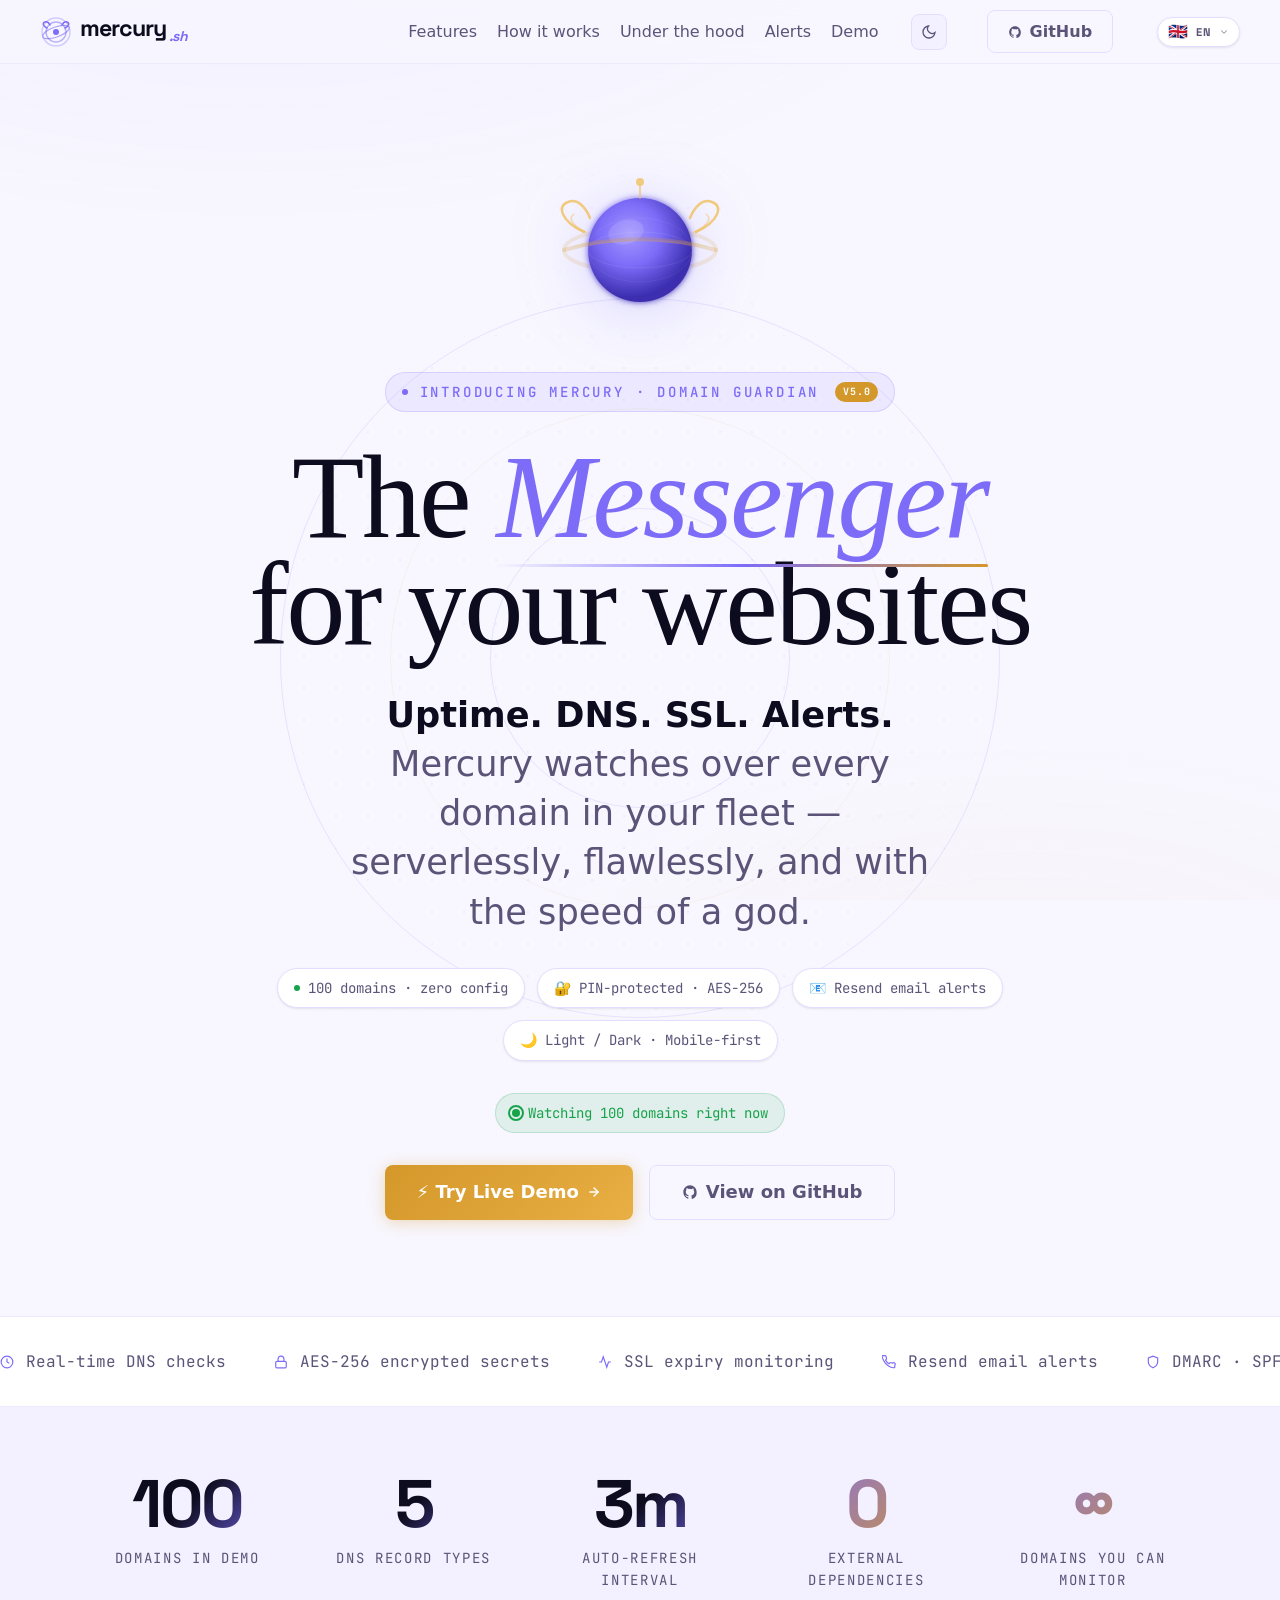
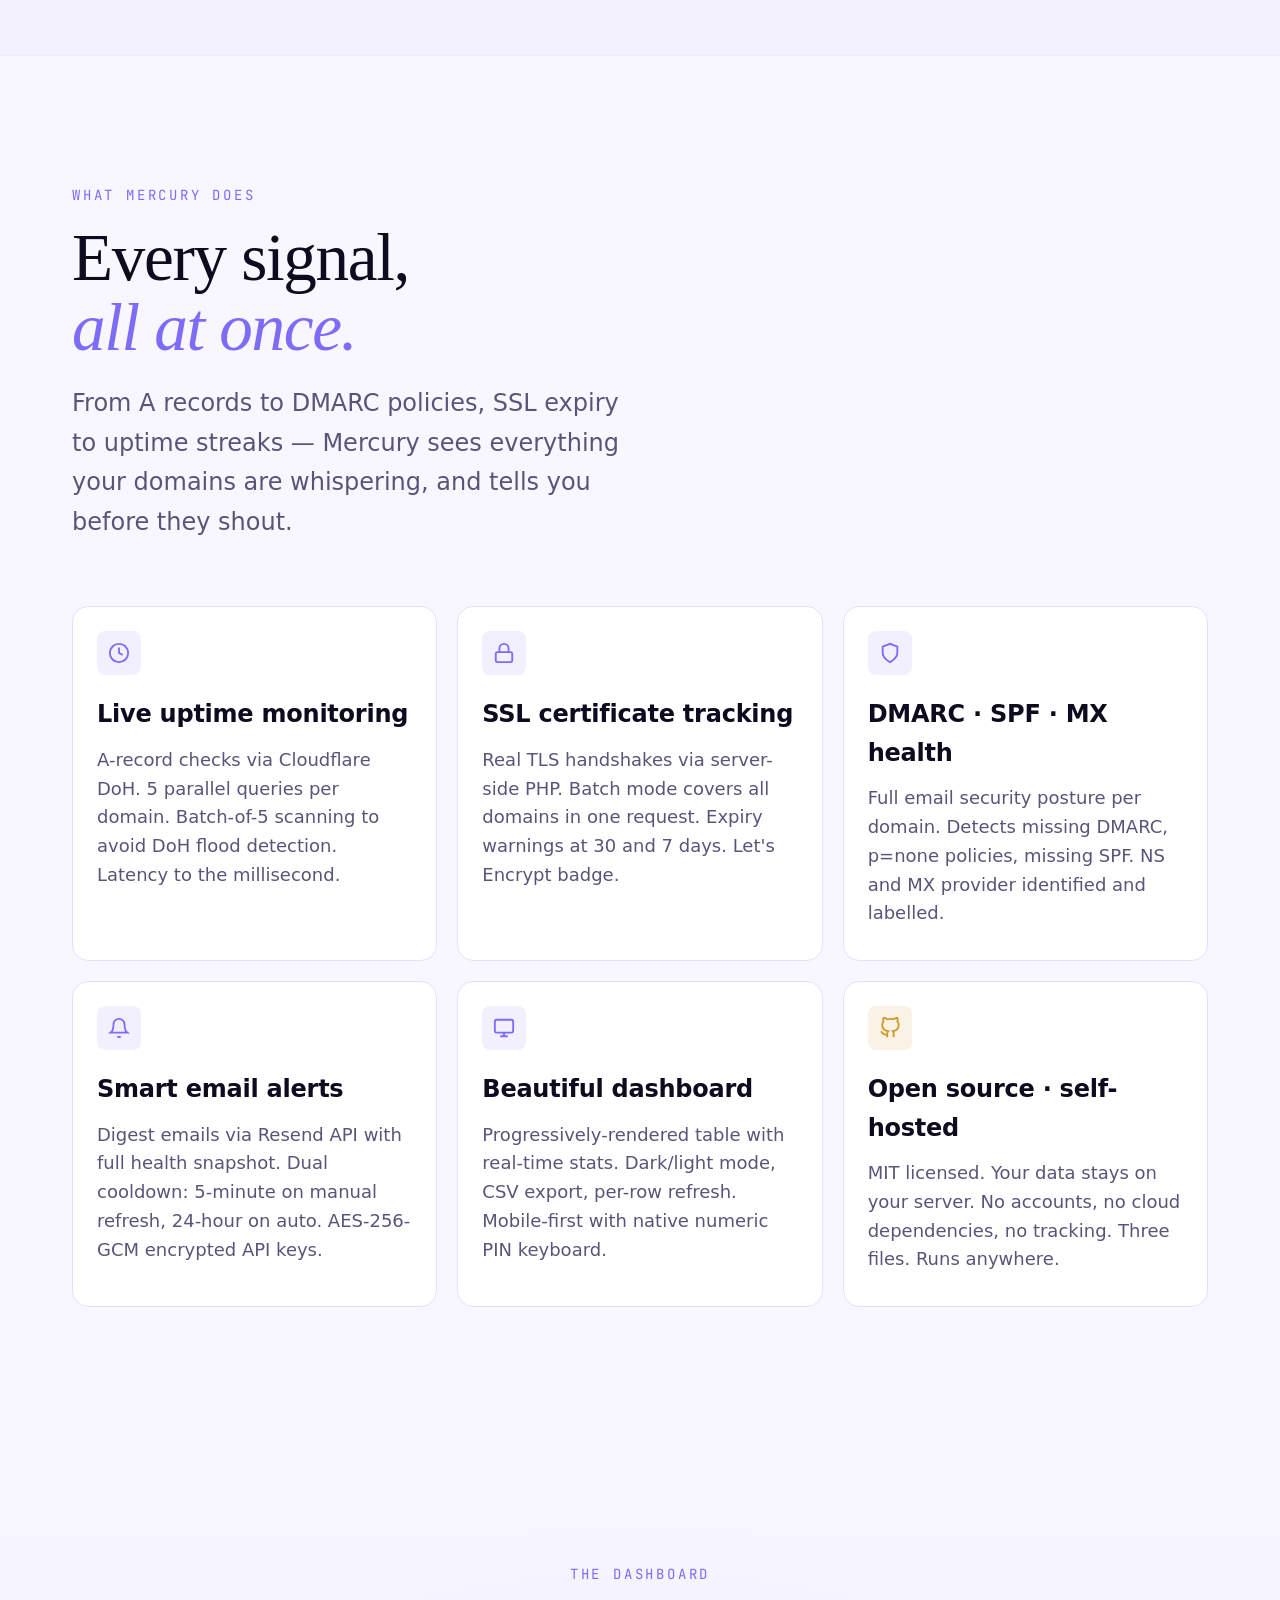
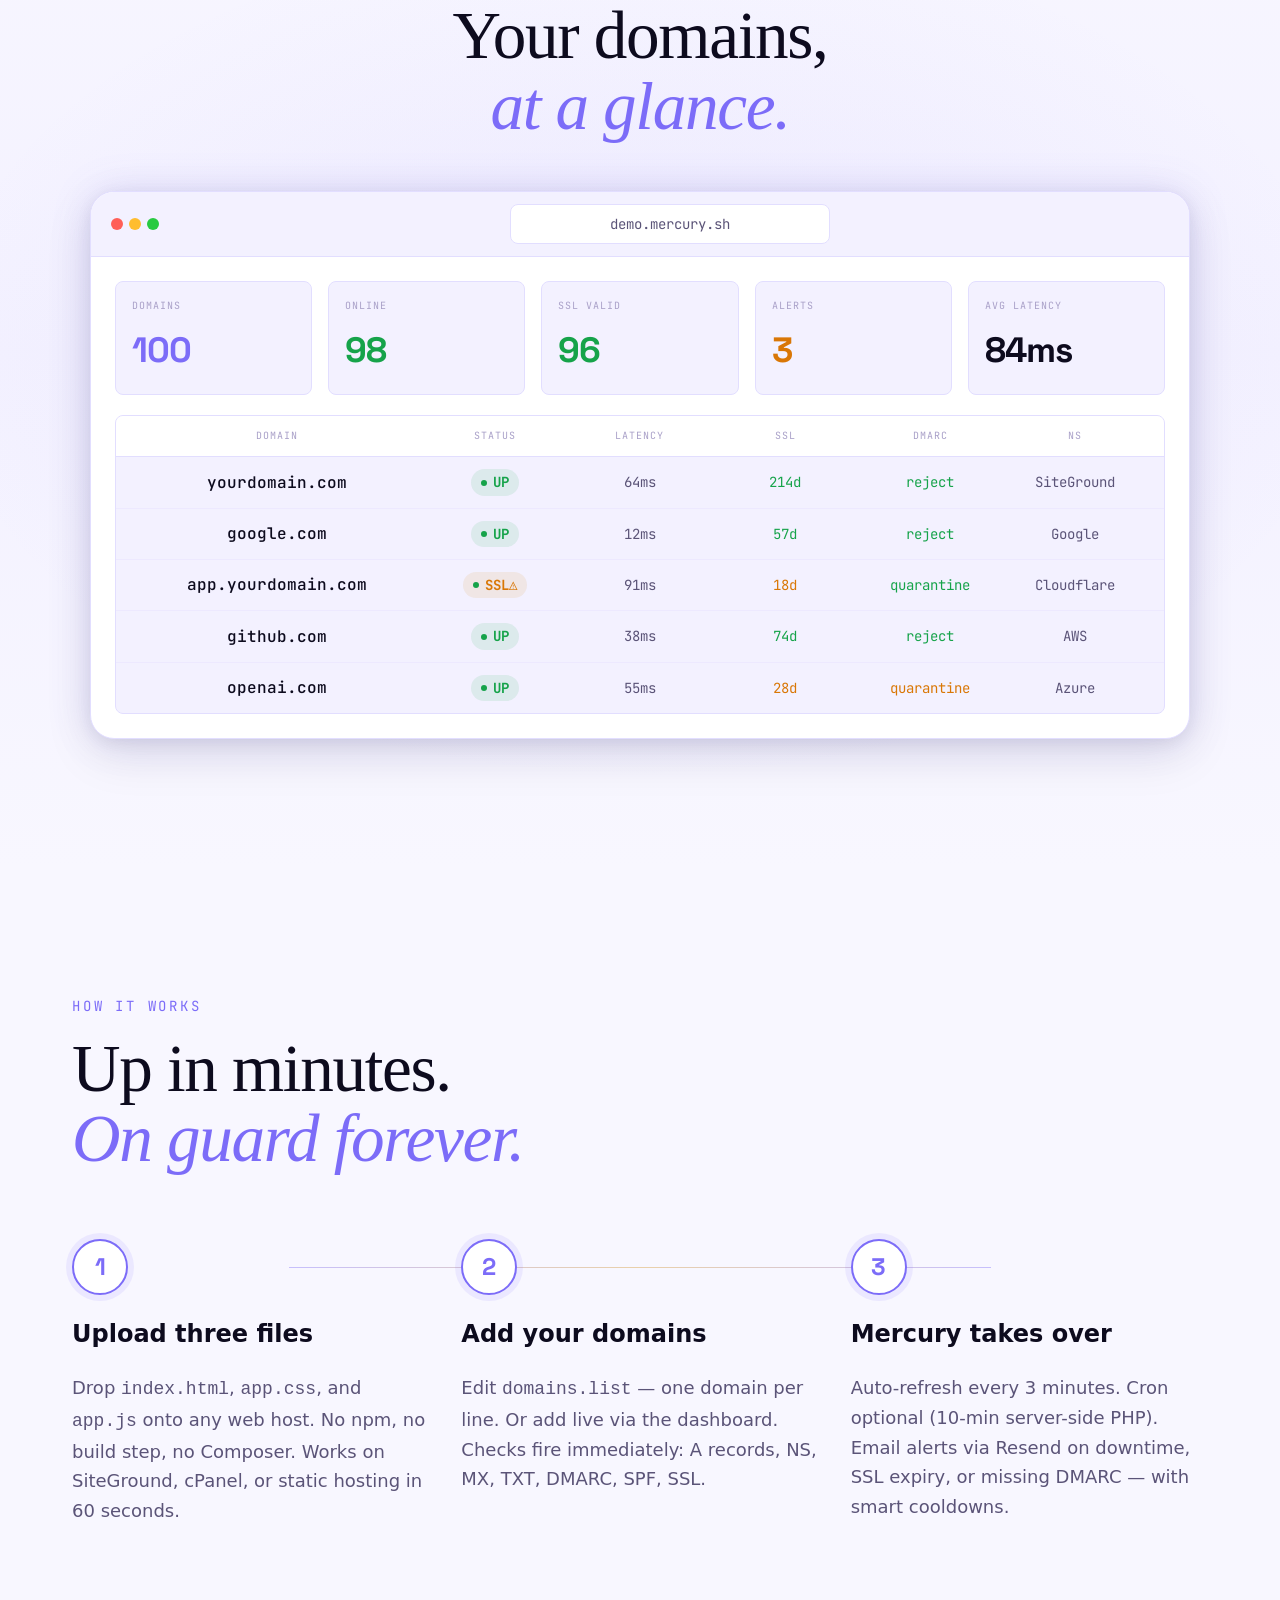
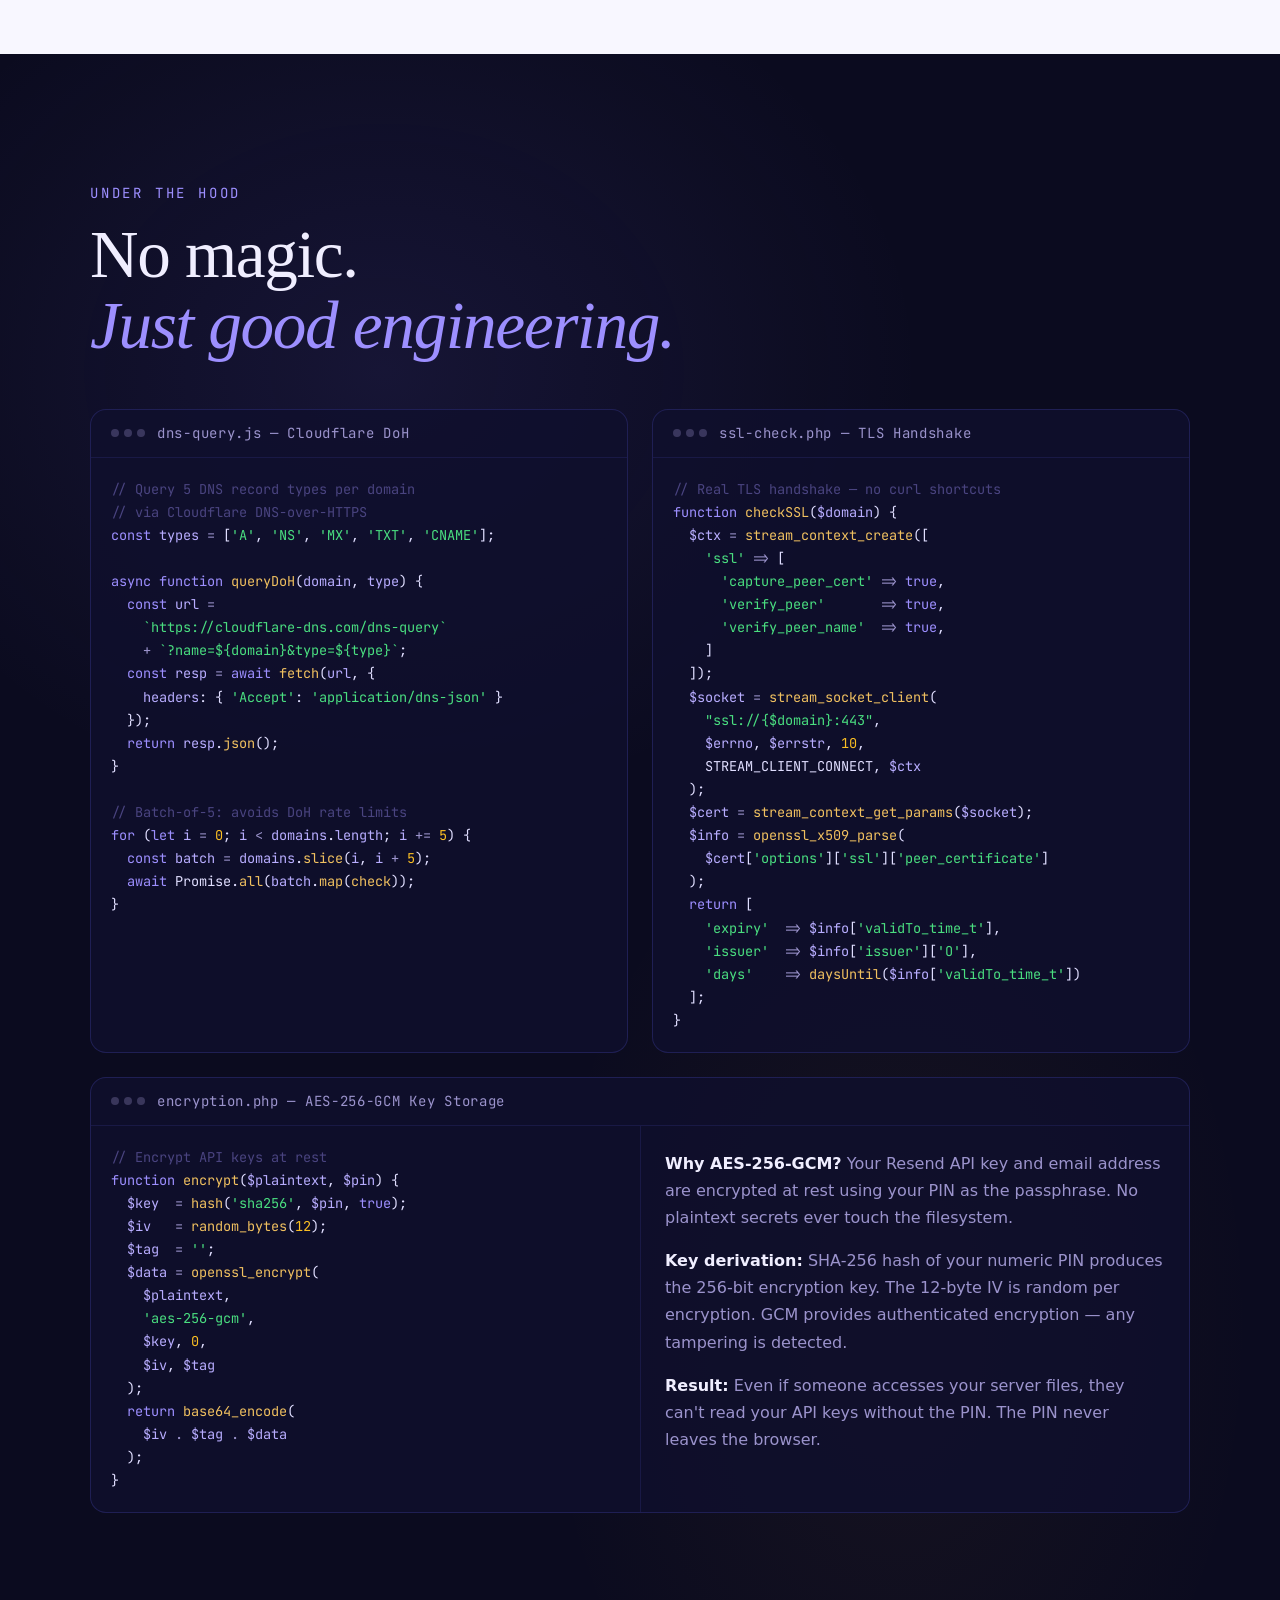
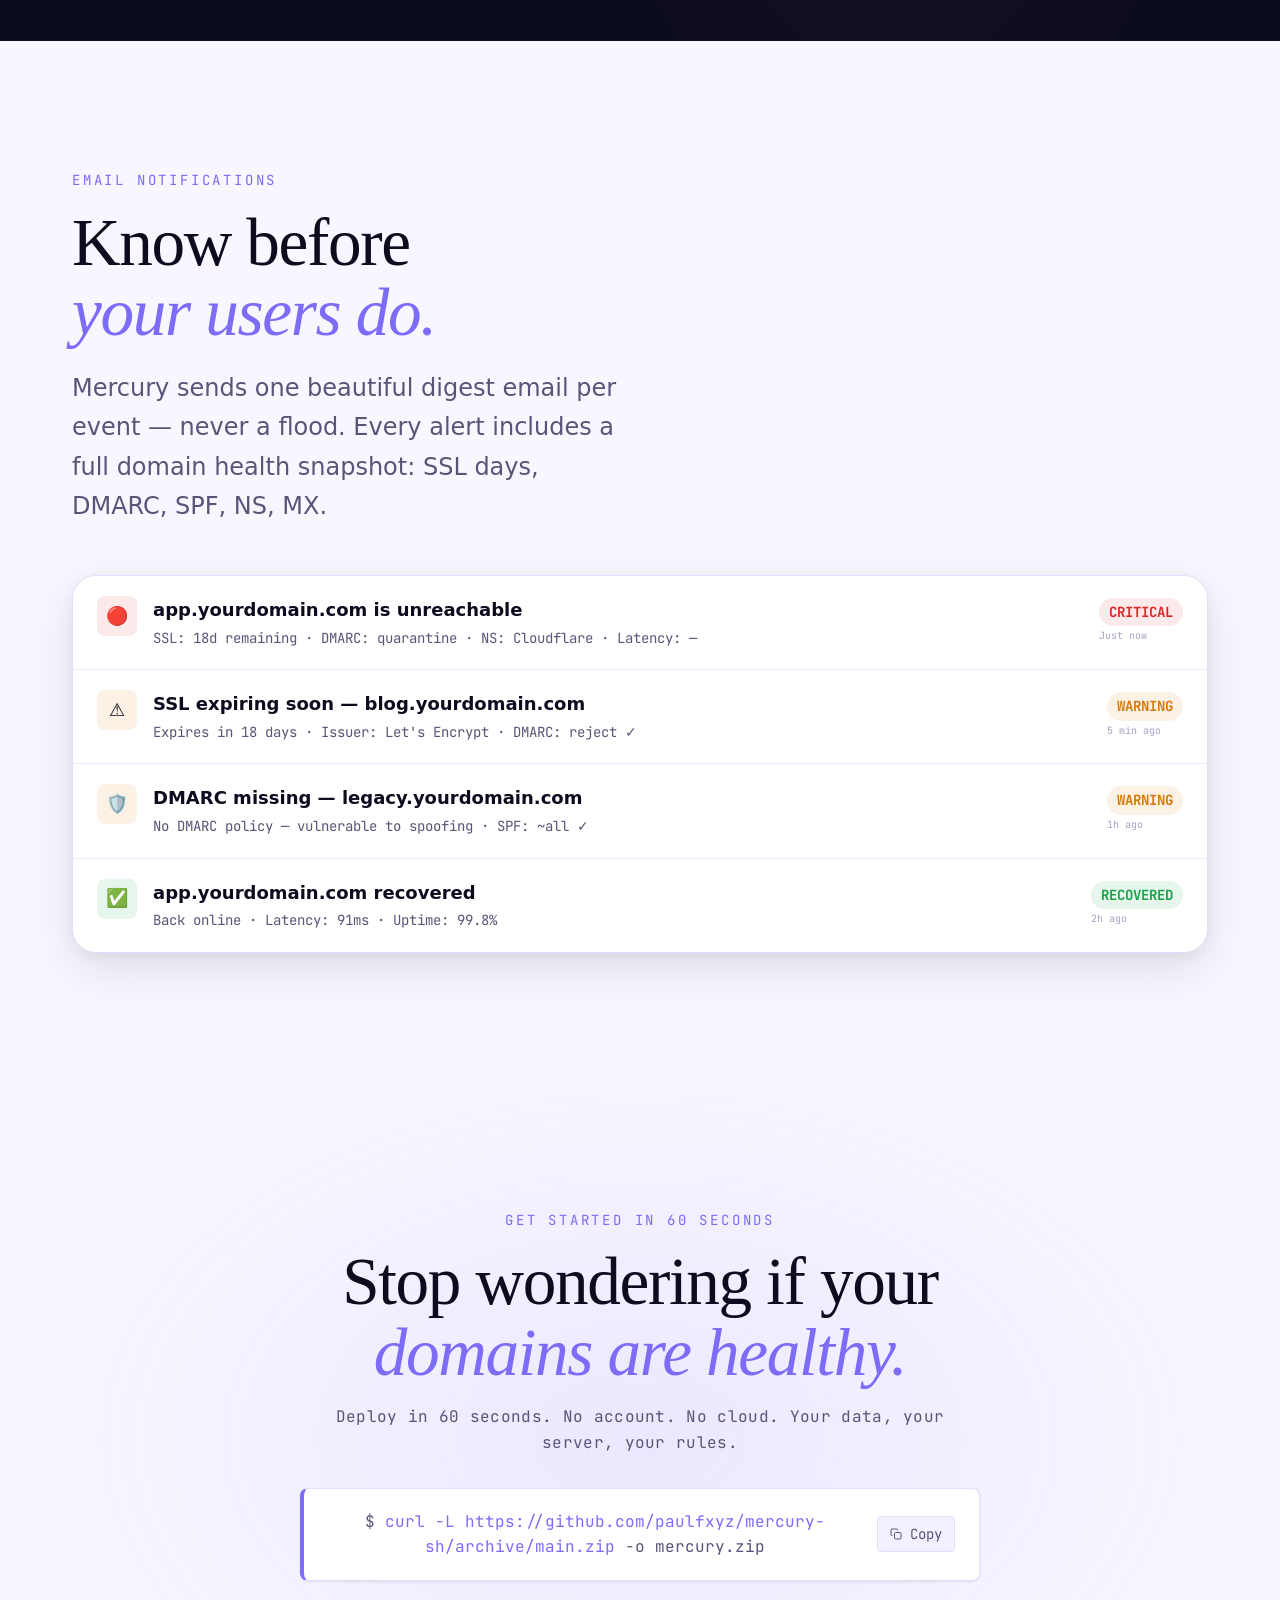
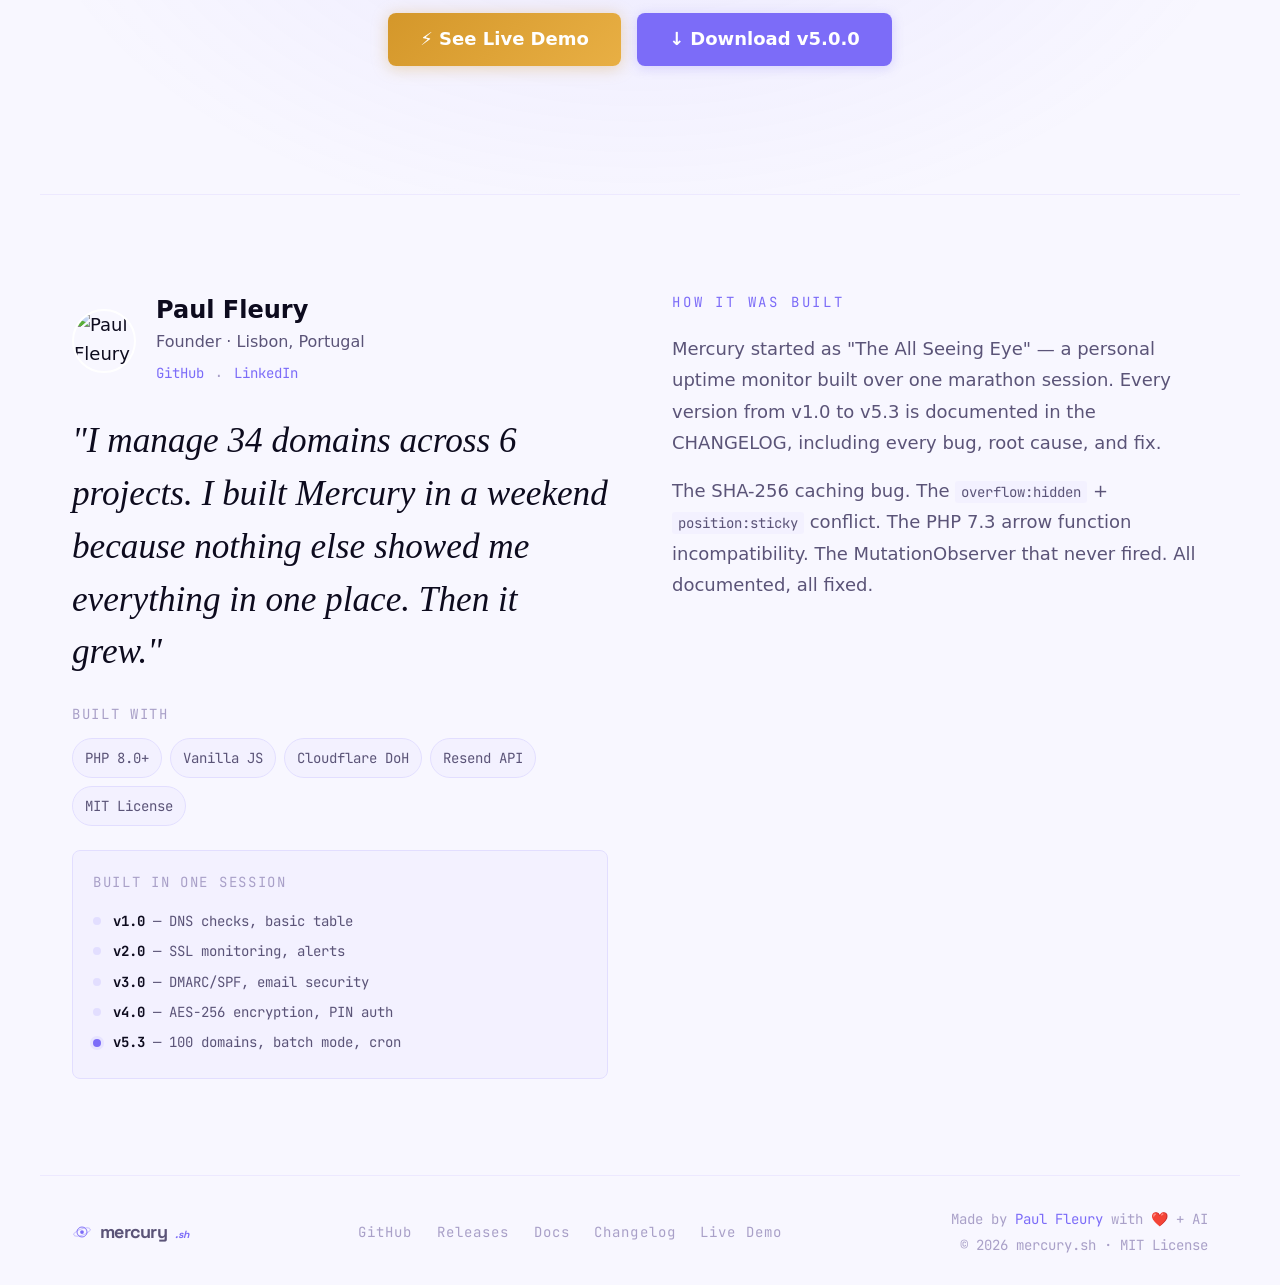
==== commit 1fac79ce: "fix: footer — remove duplicate MIT License, 'Made by Paul Fleury with ❤️ + AI'" ====
--- a/landing.html
+++ b/landing.html
@@ -9,11 +9,26 @@
 <meta name="description" content="Mercury watches over your websites and domains. Uptime, DNS, SSL, and email alerts — flawlessly, serverlessly.">
 <meta name="theme-color" content="#7C6CF8">
 
-<!-- Fonts: Instrument Serif (display) + Cabinet Grotesk (logotype + stats) + Satoshi (body) + JetBrains Mono -->
+<!-- Favicons & App Icons -->
+<!-- SVG favicon — scales perfectly at all sizes -->
+<link rel="icon" type="image/svg+xml" href="data:image/svg+xml,%3Csvg xmlns='http://www.w3.org/2000/svg' viewBox='0 0 32 32'%3E%3Crect width='32' height='32' rx='8' fill='%237C6CF8'/%3E%3Ccircle cx='16' cy='16' r='8' stroke='white' stroke-width='1.5' fill='none'/%3E%3Cellipse cx='16' cy='16' rx='13' ry='4.5' stroke='white' stroke-width='1.1' fill='none' transform='rotate(-20 16 16)' opacity='0.8'/%3E%3Ccircle cx='16' cy='16' r='3' fill='white'/%3E%3C/svg%3E">
+<!-- PNG fallback for legacy browsers -->
+<link rel="alternate icon" type="image/png" sizes="32x32" href="[data-uri]">
+<!-- Apple Touch Icon -->
+<link rel="apple-touch-icon" sizes="180x180" href="data:image/svg+xml,%3Csvg xmlns='http://www.w3.org/2000/svg' viewBox='0 0 180 180'%3E%3Crect width='180' height='180' rx='40' fill='%237C6CF8'/%3E%3Ccircle cx='90' cy='90' r='50' stroke='white' stroke-width='6' fill='none'/%3E%3Cellipse cx='90' cy='90' rx='80' ry='28' stroke='white' stroke-width='5' fill='none' transform='rotate(-20 90 90)' opacity='0.8'/%3E%3Ccircle cx='90' cy='90' r='16' fill='white'/%3E%3C/svg%3E">
+<!-- PWA / manifest color -->
+<meta name="apple-mobile-web-app-capable" content="yes">
+<meta name="apple-mobile-web-app-status-bar-style" content="default">
+<meta name="apple-mobile-web-app-title" content="Mercury">
+<meta name="application-name" content="Mercury">
+<meta name="msapplication-TileColor" content="#7C6CF8">
+
+<!-- Fonts: Instrument Serif (display) + Cabinet Grotesk (stats) + Satoshi (body) + JetBrains Mono + Space Grotesk (logotype) -->
 <link rel="preconnect" href="https://api.fontshare.com">
 <link href="https://api.fontshare.com/v2/css?f[]=instrument-serif@400,400i&f[]=cabinet-grotesk@700,800,900&f[]=satoshi@400,500,700&display=swap" rel="stylesheet">
 <link rel="preconnect" href="https://fonts.googleapis.com">
-<link href="https://fonts.googleapis.com/css2?family=JetBrains+Mono:wght@400;500&display=swap" rel="stylesheet">
+<link rel="preconnect" href="https://fonts.gstatic.com" crossorigin>
+<link href="https://fonts.googleapis.com/css2?family=JetBrains+Mono:wght@400;500&family=Space+Grotesk:wght@600;700;800&display=swap" rel="stylesheet">
 
 <style>
 /* ═══════════════════════════════════════════════════════════
@@ -51,7 +66,7 @@
 
   /* Fonts */
   --font-display: 'Instrument Serif', Georgia, serif;
-  --font-logo:    'Cabinet Grotesk', 'DM Sans', sans-serif;
+  --font-logo:    'Space Grotesk', 'Cabinet Grotesk', 'DM Sans', sans-serif;
   --font-body:    'Satoshi', 'DM Sans', system-ui, sans-serif;
   --font-mono:    'JetBrains Mono', 'Fira Code', 'Courier New', monospace;
 
@@ -206,12 +221,8 @@
   display: flex;
   align-items: center;
   gap: var(--space-2);
-  font-family: var(--font-logo);
-  font-size: var(--text-lg);
-  font-weight: 800;
-  letter-spacing: -0.03em;
-  color: var(--text);
   flex-shrink: 0;
+  text-decoration: none;
 }
 
 .nav-logo-icon {
@@ -220,31 +231,175 @@
   flex-shrink: 0;
 }
 
-.nav-logo .dot-sh {
+.nav-logo-wordmark {
+  display: inline-flex;
+  align-items: baseline;
+  gap: 2px;
+  line-height: 1;
+  position: relative;
+  top: -3px;
+}
+
+.nav-logo-wordmark .logo-mercury {
+  font-family: 'Space Grotesk', sans-serif;
+  font-size: 1.45rem;
+  font-weight: 700;
+  letter-spacing: -0.04em;
+  color: var(--text);
+  line-height: 1;
+}
+
+.nav-logo-wordmark .logo-sh {
+  font-family: 'Space Grotesk', sans-serif;
+  font-size: 0.88rem;
+  font-weight: 700;
+  font-style: italic;
+  letter-spacing: -0.01em;
   color: var(--accent);
-  font-weight: 800;
+  line-height: 1;
+  /* shift down relative to baseline */
+  position: relative;
+  top: 5px;
 }
 
 /* Nav links */
 .nav-links {
   display: flex;
   align-items: center;
-  gap: var(--space-6);
+  gap: var(--space-5);
   margin-left: auto;
   list-style: none;
+  flex-shrink: 1;
+  min-width: 0;
 }
 
 .nav-links a {
-  font-family: var(--font-mono);
+  font-family: var(--font-body);
+  font-size: var(--text-sm);
+  font-weight: 500;
+  color: var(--text-muted);
+  white-space: nowrap;
+  transition: color var(--ease);
+}
+
+.nav-links a:hover { color: var(--accent); }
+
+/* Hamburger button (hidden on desktop) */
+.nav-hamburger {
+  display: none;
+  flex-direction: column;
+  justify-content: center;
+  gap: 5px;
+  width: 36px;
+  height: 36px;
+  padding: 6px;
+  background: var(--surface-2);
+  border: 1px solid var(--border);
+  border-radius: var(--radius-md);
+  cursor: pointer;
+  flex-shrink: 0;
+  transition: background var(--ease), border-color var(--ease);
+  margin-left: var(--space-2);
+}
+
+.nav-hamburger span {
+  display: block;
+  height: 2px;
+  background: var(--text-muted);
+  border-radius: 2px;
+  transition: transform 250ms ease, opacity 250ms ease, background var(--ease);
+}
+
+.nav-hamburger:hover { border-color: var(--accent); background: var(--accent-soft); }
+.nav-hamburger:hover span { background: var(--accent); }
+
+/* Hamburger → X animation */
+.nav-hamburger.open span:nth-child(1) { transform: translateY(7px) rotate(45deg); }
+.nav-hamburger.open span:nth-child(2) { opacity: 0; transform: scaleX(0); }
+.nav-hamburger.open span:nth-child(3) { transform: translateY(-7px) rotate(-45deg); }
+
+/* Mobile nav drawer */
+.nav-mobile {
+  display: none;
+  position: fixed;
+  top: 64px;
+  left: 0;
+  right: 0;
+  z-index: 99;
+  background: var(--surface);
+  border-bottom: 1px solid var(--border);
+  box-shadow: var(--shadow-lg);
+  padding: var(--space-4) var(--space-6);
+  flex-direction: column;
+  gap: var(--space-1);
+  transform: translateY(-8px);
+  opacity: 0;
+  transition: transform 220ms cubic-bezier(0.16, 1, 0.3, 1), opacity 220ms ease;
+}
+
+[data-theme="dark"] .nav-mobile {
+  background: rgba(13, 11, 30, 0.97);
+  backdrop-filter: blur(20px);
+}
+
+.nav-mobile.open {
+  display: flex;
+  transform: translateY(0);
+  opacity: 1;
+}
+
+.nav-mobile a {
+  display: block;
+  padding: var(--space-3) var(--space-2);
+  font-family: var(--font-body);
+  font-size: var(--text-base);
+  font-weight: 500;
+  color: var(--text-muted);
+  border-radius: var(--radius-md);
+  transition: background var(--ease), color var(--ease);
+}
+
+.nav-mobile a:hover {
+  background: var(--accent-soft);
+  color: var(--accent);
+}
+
+.nav-mobile-divider {
+  height: 1px;
+  background: var(--border-soft);
+  margin: var(--space-2) 0;
+}
+
+/* Mobile lang picker inside drawer */
+.nav-mobile-lang {
+  display: flex;
+  flex-wrap: wrap;
+  gap: var(--space-2);
+  padding: var(--space-2) var(--space-2) var(--space-3);
+}
+
+.nav-mobile-lang-btn {
+  display: inline-flex;
+  align-items: center;
+  gap: var(--space-2);
+  padding: var(--space-2) var(--space-3);
+  border-radius: var(--radius-full);
+  border: 1px solid var(--border);
+  background: var(--surface-2);
+  font-family: var(--font-body);
   font-size: var(--text-xs);
-  font-weight: 500;
-  letter-spacing: 0.1em;
-  text-transform: uppercase;
   color: var(--text-muted);
-  transition: color var(--ease);
-}
-
-.nav-links a:hover { color: var(--accent); }
+  cursor: pointer;
+  transition: all var(--ease);
+  white-space: nowrap;
+}
+
+.nav-mobile-lang-btn:hover,
+.nav-mobile-lang-btn.active {
+  background: var(--accent-soft);
+  border-color: var(--accent);
+  color: var(--accent);
+}
 
 /* Theme toggle */
 .theme-btn {
@@ -1266,7 +1421,7 @@
   width: 64px; height: 64px;
   border-radius: 50%;
   object-fit: cover;
-  border: 2px solid var(--accent);
+  border: 2.5px solid #ffffff;
   flex-shrink: 0;
 }
 
@@ -1391,15 +1546,29 @@
 }
 
 .footer-logo {
-  display: flex; align-items: center; gap: var(--space-2);
-  font-family: var(--font-logo);
+  display: flex;
+  align-items: center;
+  gap: var(--space-2);
+}
+
+.footer-logo .logo-mercury {
+  font-family: 'Space Grotesk', sans-serif;
   font-size: var(--text-base);
-  font-weight: 800;
-  letter-spacing: -0.02em;
+  font-weight: 700;
+  letter-spacing: -0.04em;
   color: var(--text-muted);
-}
-
-.footer-logo .dot-sh { color: var(--accent); }
+  line-height: 1;
+}
+
+.footer-logo .logo-sh {
+  font-family: 'Space Grotesk', sans-serif;
+  font-size: 0.65rem;
+  font-weight: 700;
+  font-style: italic;
+  color: var(--accent);
+  position: relative;
+  top: 3px;
+}
 
 .footer-links {
   display: flex; gap: var(--space-6);
@@ -1441,11 +1610,14 @@
   .built-by     { grid-template-columns: 1fr; }
   .numbers-inner { grid-template-columns: repeat(3, 1fr); }
   .hood-grid { grid-template-columns: 1fr; }
+  /* Nav: hide links, show hamburger */
+  .nav-links { display: none; }
+  .lang-picker { display: none; } /* lang picker moves to mobile drawer */
+  .nav-hamburger { display: flex; }
 }
 
 @media (max-width: 640px) {
   nav { padding: 0 var(--space-4); }
-  .nav-links { display: none; }
   .feature-grid { grid-template-columns: 1fr; }
   .dash-stats { grid-template-columns: repeat(2, 1fr); }
   .hero-actions { flex-direction: column; align-items: center; }
@@ -1636,7 +1808,7 @@
         <!-- Center dot -->
         <circle cx="16" cy="16" r="3" fill="currentColor"/>
       </svg>
-      mercury<span class="dot-sh">.sh</span>
+      <span class="nav-logo-wordmark"><span class="logo-mercury">mercury</span><span class="logo-sh">.sh</span></span>
     </a>
 
     <ul class="nav-links">
@@ -1664,7 +1836,7 @@
       GitHub
     </a>
 
-    <!-- Language Picker -->
+    <!-- Language Picker (desktop) -->
     <div class="lang-picker" id="lang-picker">
       <button class="lang-trigger" id="lang-trigger" aria-label="Change language" aria-haspopup="true" aria-expanded="false">
         <span class="lang-flag" id="lang-flag">🇬🇧</span>
@@ -1685,8 +1857,37 @@
         <div class="lang-option" data-lang="hi" role="option"><span class="lang-opt-flag">🇮🇳</span><span class="lang-opt-name">हिंदी</span></div>
       </div>
     </div>
+
+    <!-- Hamburger (shown on ≤900px) -->
+    <button class="nav-hamburger" id="nav-hamburger" aria-label="Open menu" aria-expanded="false" aria-controls="nav-mobile">
+      <span></span><span></span><span></span>
+    </button>
   </div>
 </nav>
+
+<!-- Mobile nav drawer -->
+<div class="nav-mobile" id="nav-mobile" role="navigation" aria-label="Mobile navigation">
+  <a href="#features" data-i18n="nav_features" class="nav-mobile-link">Features</a>
+  <a href="#how-it-works" data-i18n="nav_how" class="nav-mobile-link">How it works</a>
+  <a href="#under-the-hood" data-i18n="nav_hood" class="nav-mobile-link">Under the hood</a>
+  <a href="#alerts" data-i18n="nav_alerts" class="nav-mobile-link">Alerts</a>
+  <a href="https://demo.mercury.sh" target="_blank" rel="noopener" data-i18n="nav_demo" class="nav-mobile-link">Demo</a>
+  <div class="nav-mobile-divider"></div>
+  <!-- Language grid -->
+  <div class="nav-mobile-lang" id="nav-mobile-lang">
+    <button class="nav-mobile-lang-btn" data-lang="en">🇬🇧 EN</button>
+    <button class="nav-mobile-lang-btn" data-lang="fr">🇫🇷 FR</button>
+    <button class="nav-mobile-lang-btn" data-lang="de">🇩🇪 DE</button>
+    <button class="nav-mobile-lang-btn" data-lang="es">🇪🇸 ES</button>
+    <button class="nav-mobile-lang-btn" data-lang="pt">🇵🇹 PT</button>
+    <button class="nav-mobile-lang-btn" data-lang="it">🇮🇹 IT</button>
+    <button class="nav-mobile-lang-btn" data-lang="tr">🇹🇷 TR</button>
+    <button class="nav-mobile-lang-btn" data-lang="ru">🇷🇺 RU</button>
+    <button class="nav-mobile-lang-btn" data-lang="zh">🇨🇳 ZH</button>
+    <button class="nav-mobile-lang-btn" data-lang="ja">🇯🇵 JA</button>
+    <button class="nav-mobile-lang-btn" data-lang="hi">🇮🇳 HI</button>
+  </div>
+</div>
 
 <!-- ═══════════════════════════════════════════════════════
      HERO
@@ -1755,11 +1956,11 @@
       <circle cx="90" cy="22" r="4" fill="#F0C060" opacity="0.8"/>
     </svg>
 
-    <!-- Eyebrow with v5.0 badge -->
+    <!-- Eyebrow with v5.3 badge -->
     <div class="hero-eyebrow">
       <span class="eyebrow-dot"></span>
       <span data-i18n="hero_eyebrow">Introducing Mercury · Domain Guardian</span>
-      <span class="eyebrow-badge" data-i18n="hero_badge">v5.0</span>
+      <span class="eyebrow-badge" data-i18n="hero_badge">v5.3</span>
     </div>
 
     <!-- Title -->
@@ -2285,7 +2486,7 @@
         <span data-i18n="cta_btn_demo">⚡ See Live Demo</span>
       </a>
       <a href="https://github.com/paulfxyz/mercury-sh/releases/latest" class="btn btn-primary btn-lg" target="_blank" rel="noopener">
-        <span data-i18n="cta_btn_dl">↓ Download v5.0.0</span>
+        <span data-i18n="cta_btn_dl">↓ Download v5.3.0</span>
       </a>
     </div>
   </div>
@@ -2340,7 +2541,7 @@
       </div>
       <div class="version-row">
         <div class="version-dot active"></div>
-        <div class="version-label"><strong>v5.0</strong> — 100 domains, batch mode, cron</div>
+        <div class="version-label"><strong>v5.3</strong> — 100 domains, batch mode, cron</div>
       </div>
     </div>
   </div>
@@ -2348,7 +2549,7 @@
   <div class="reveal reveal-delay-2">
     <p class="section-eyebrow" style="margin-bottom:var(--space-5)" data-i18n="built_eyebrow">How it was built</p>
     <p style="color:var(--text-muted);line-height:1.75;margin-bottom:var(--space-4)">
-      Mercury started as "The All Seeing Eye" — a personal uptime monitor built over one marathon session. Every version from v1.0 to v5.0 is documented in the CHANGELOG, including every bug, root cause, and fix.
+      Mercury started as "The All Seeing Eye" — a personal uptime monitor built over one marathon session. Every version from v1.0 to v5.3 is documented in the CHANGELOG, including every bug, root cause, and fix.
     </p>
     <p style="color:var(--text-muted);line-height:1.75;">
       The SHA-256 caching bug. The <code style="font-family:var(--font-mono);font-size:var(--text-xs);background:var(--surface-2);padding:2px 6px;border-radius:3px">overflow:hidden</code> + <code style="font-family:var(--font-mono);font-size:var(--text-xs);background:var(--surface-2);padding:2px 6px;border-radius:3px">position:sticky</code> conflict. The PHP 7.3 arrow function incompatibility. The MutationObserver that never fired. All documented, all fixed.
@@ -2366,7 +2567,7 @@
       <ellipse cx="16" cy="16" rx="14" ry="5" stroke="currentColor" stroke-width="1" transform="rotate(-20 16 16)" opacity="0.6"/>
       <circle cx="16" cy="16" r="3" fill="currentColor"/>
     </svg>
-    mercury<span class="dot-sh">.sh</span>
+    <span class="logo-mercury">mercury</span><span class="logo-sh">.sh</span>
   </div>
 
   <div class="footer-links">
@@ -2378,12 +2579,68 @@
   </div>
 
   <div class="footer-right">
-    <div>Built by <a href="https://github.com/paulfxyz" target="_blank" rel="noopener">Paul Fleury</a> · MIT License</div>
+    <div>Made by <a href="https://github.com/paulfxyz" target="_blank" rel="noopener">Paul Fleury</a> with ❤️ + AI</div>
     <div style="margin-top:var(--space-1);color:var(--text-faint)" data-i18n="footer_copy">&copy; 2026 mercury.sh · MIT License</div>
   </div>
 </footer>
 
 <script>
+/* ── Hamburger / mobile nav ─────────────────────────── */
+(function() {
+  var hamburger = document.getElementById('nav-hamburger');
+  var drawer    = document.getElementById('nav-mobile');
+  if (!hamburger || !drawer) return;
+
+  function openMenu() {
+    hamburger.classList.add('open');
+    drawer.classList.add('open');
+    hamburger.setAttribute('aria-expanded', 'true');
+    document.body.style.overflow = 'hidden'; // prevent scroll behind drawer
+  }
+
+  function closeMenu() {
+    hamburger.classList.remove('open');
+    drawer.classList.remove('open');
+    hamburger.setAttribute('aria-expanded', 'false');
+    document.body.style.overflow = '';
+  }
+
+  hamburger.addEventListener('click', function(e) {
+    e.stopPropagation();
+    hamburger.classList.contains('open') ? closeMenu() : openMenu();
+  });
+
+  // Close on nav link click
+  drawer.querySelectorAll('a').forEach(function(a) {
+    a.addEventListener('click', closeMenu);
+  });
+
+  // Close on outside click
+  document.addEventListener('click', function(e) {
+    if (drawer.classList.contains('open') && !drawer.contains(e.target) && !hamburger.contains(e.target)) {
+      closeMenu();
+    }
+  });
+
+  // Close on Escape
+  document.addEventListener('keydown', function(e) {
+    if (e.key === 'Escape') closeMenu();
+  });
+
+  // Mobile lang buttons in drawer
+  document.querySelectorAll('.nav-mobile-lang-btn').forEach(function(btn) {
+    btn.addEventListener('click', function() {
+      var code = btn.getAttribute('data-lang');
+      if (window.applyMercuryLang) window.applyMercuryLang(code);
+      // Update active state on mobile btns
+      document.querySelectorAll('.nav-mobile-lang-btn').forEach(function(b) {
+        b.classList.toggle('active', b.getAttribute('data-lang') === code);
+      });
+      closeMenu();
+    });
+  });
+})();
+
 /* ── Theme toggle (cookie-based persistence) ──────── */
 (function() {
   var html   = document.documentElement;
@@ -2608,10 +2865,28 @@
   // The original counter JS fires on load; we patch it after i18n loads
   var _origCounter = window._liveCounterInterval;
 
+  /* ── Expose globally so mobile drawer can call it ── */
+  window.applyMercuryLang = applyLang;
+
   /* ── Init ── */
   var initialLang = detectLang();
   applyLang(initialLang);
 
+  /* ── Sync mobile lang button active states on init ── */
+  function syncMobileLangBtns(code) {
+    document.querySelectorAll('.nav-mobile-lang-btn').forEach(function(b) {
+      b.classList.toggle('active', b.getAttribute('data-lang') === code);
+    });
+  }
+  syncMobileLangBtns(initialLang);
+
+  /* ── Patch applyLang to also sync mobile btns ── */
+  var _origApply = applyLang;
+  window.applyMercuryLang = function(code) {
+    _origApply(code);
+    syncMobileLangBtns(code);
+  };
+
 })();
 </script>
 
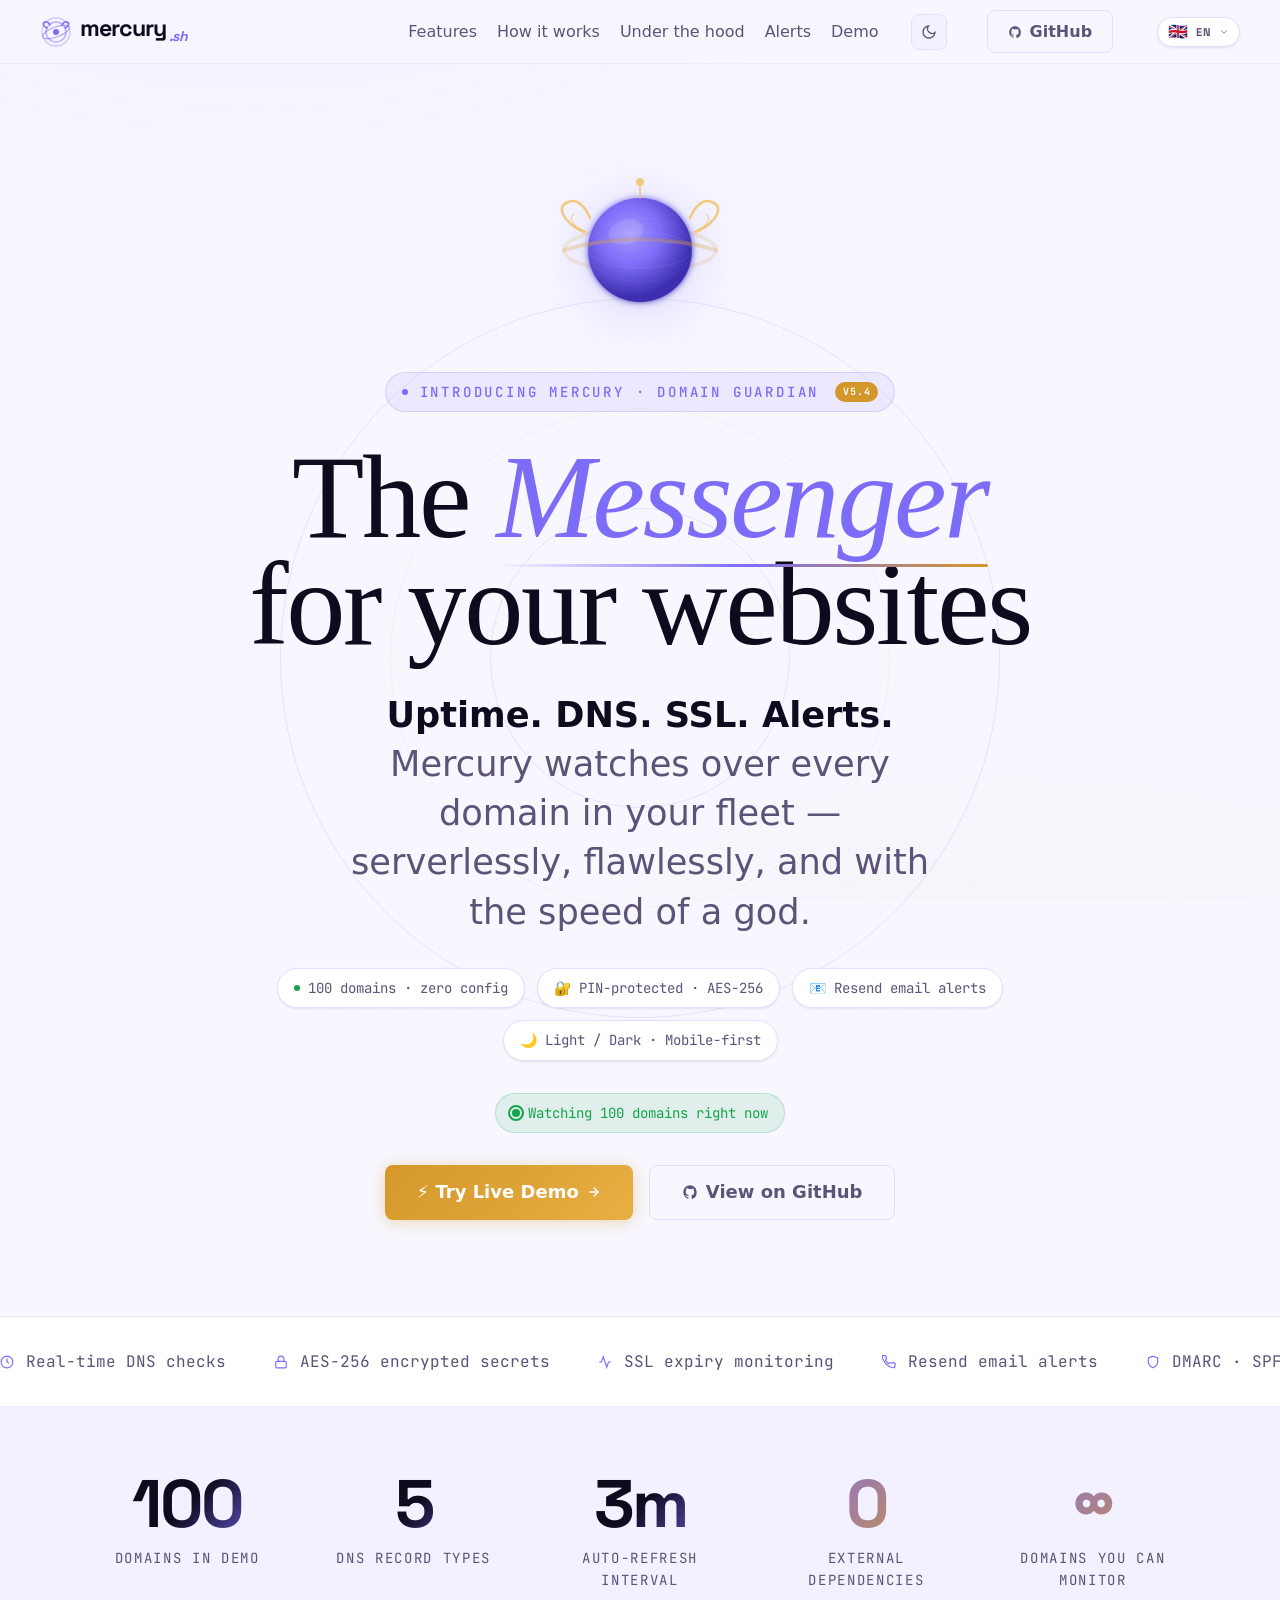
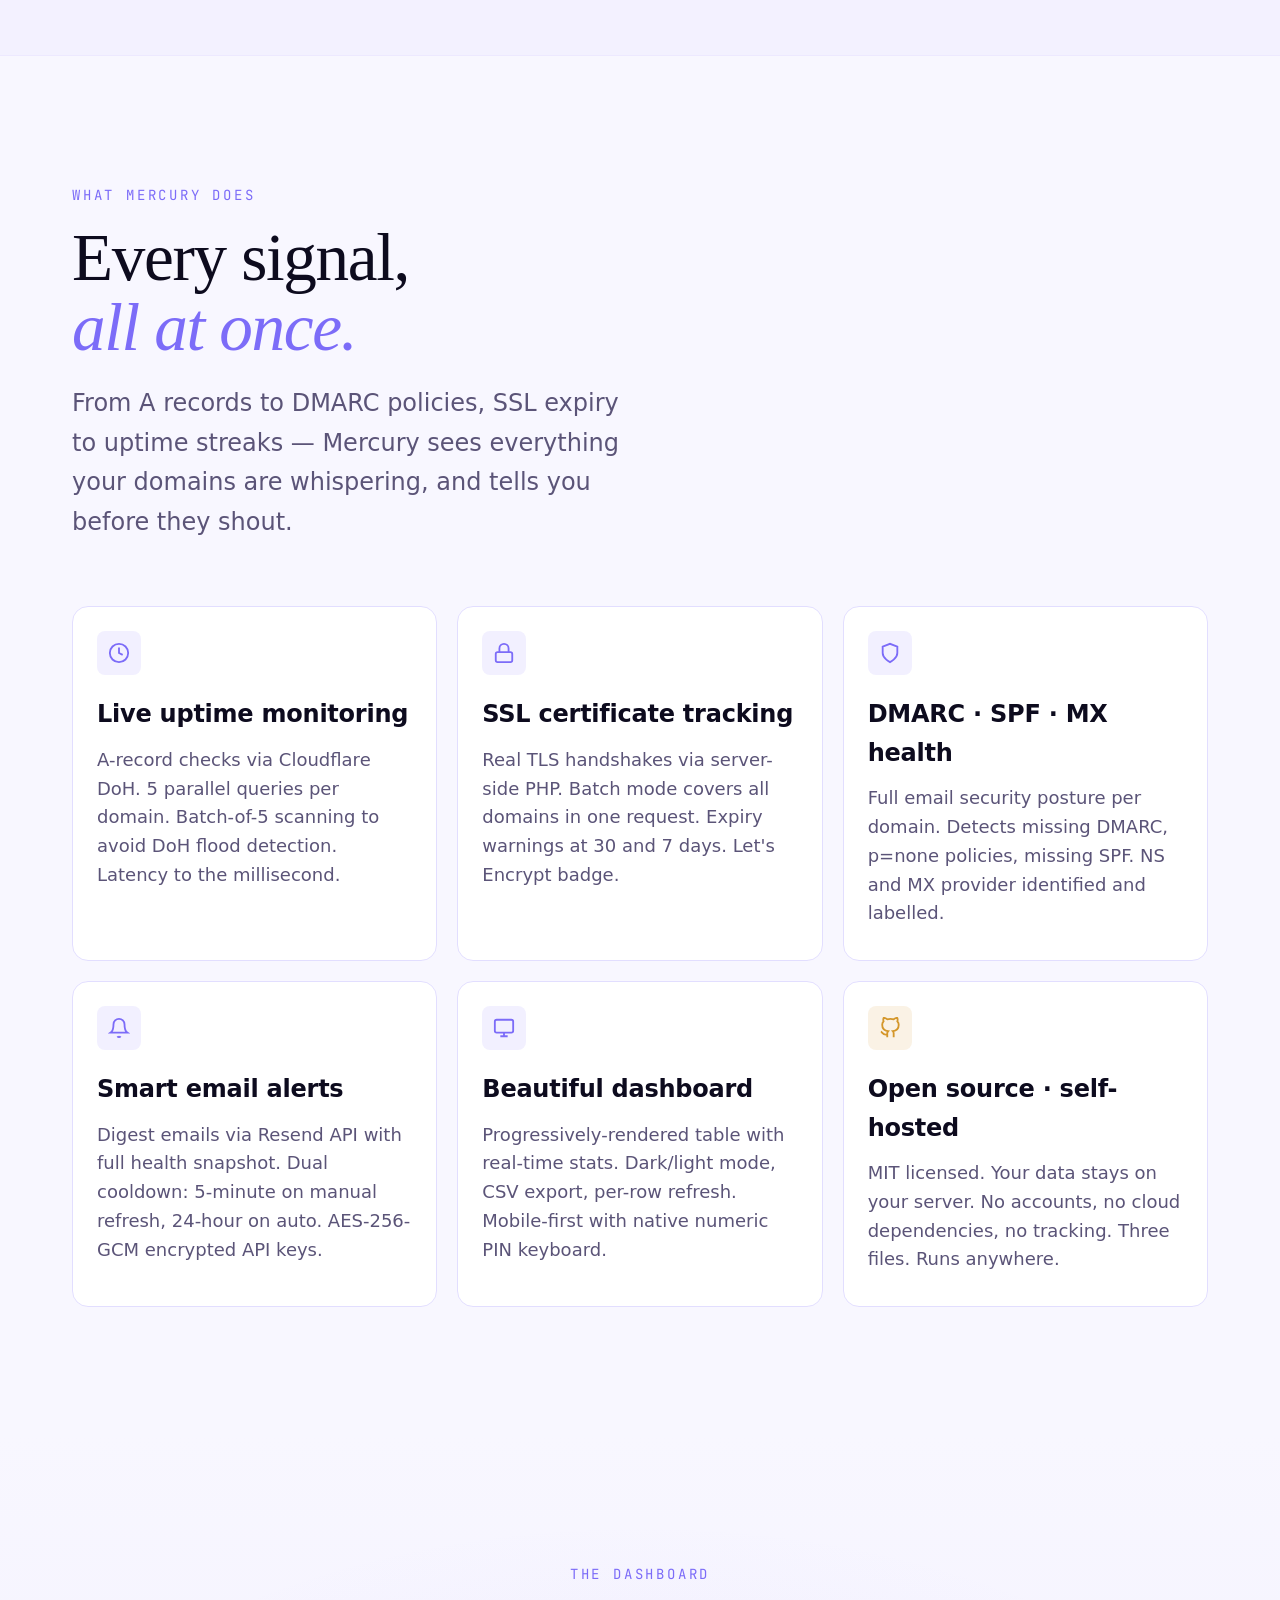
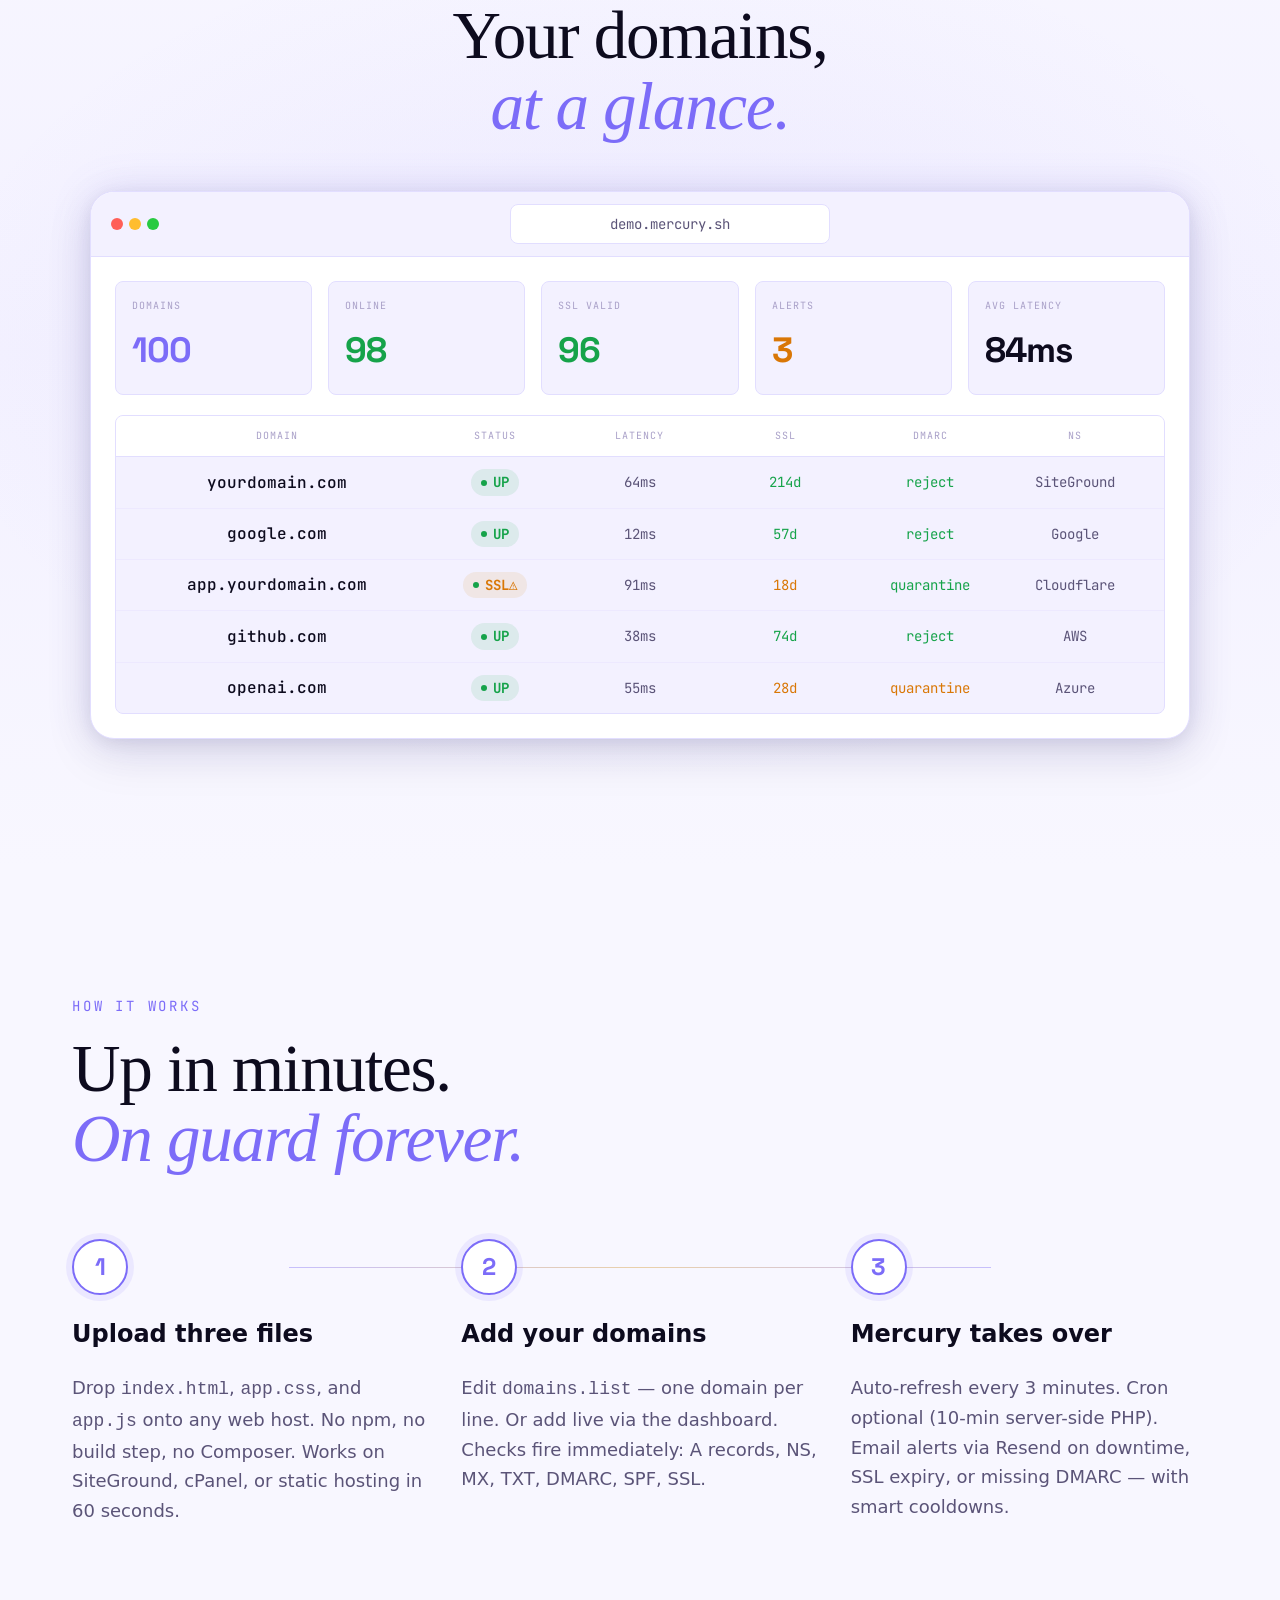
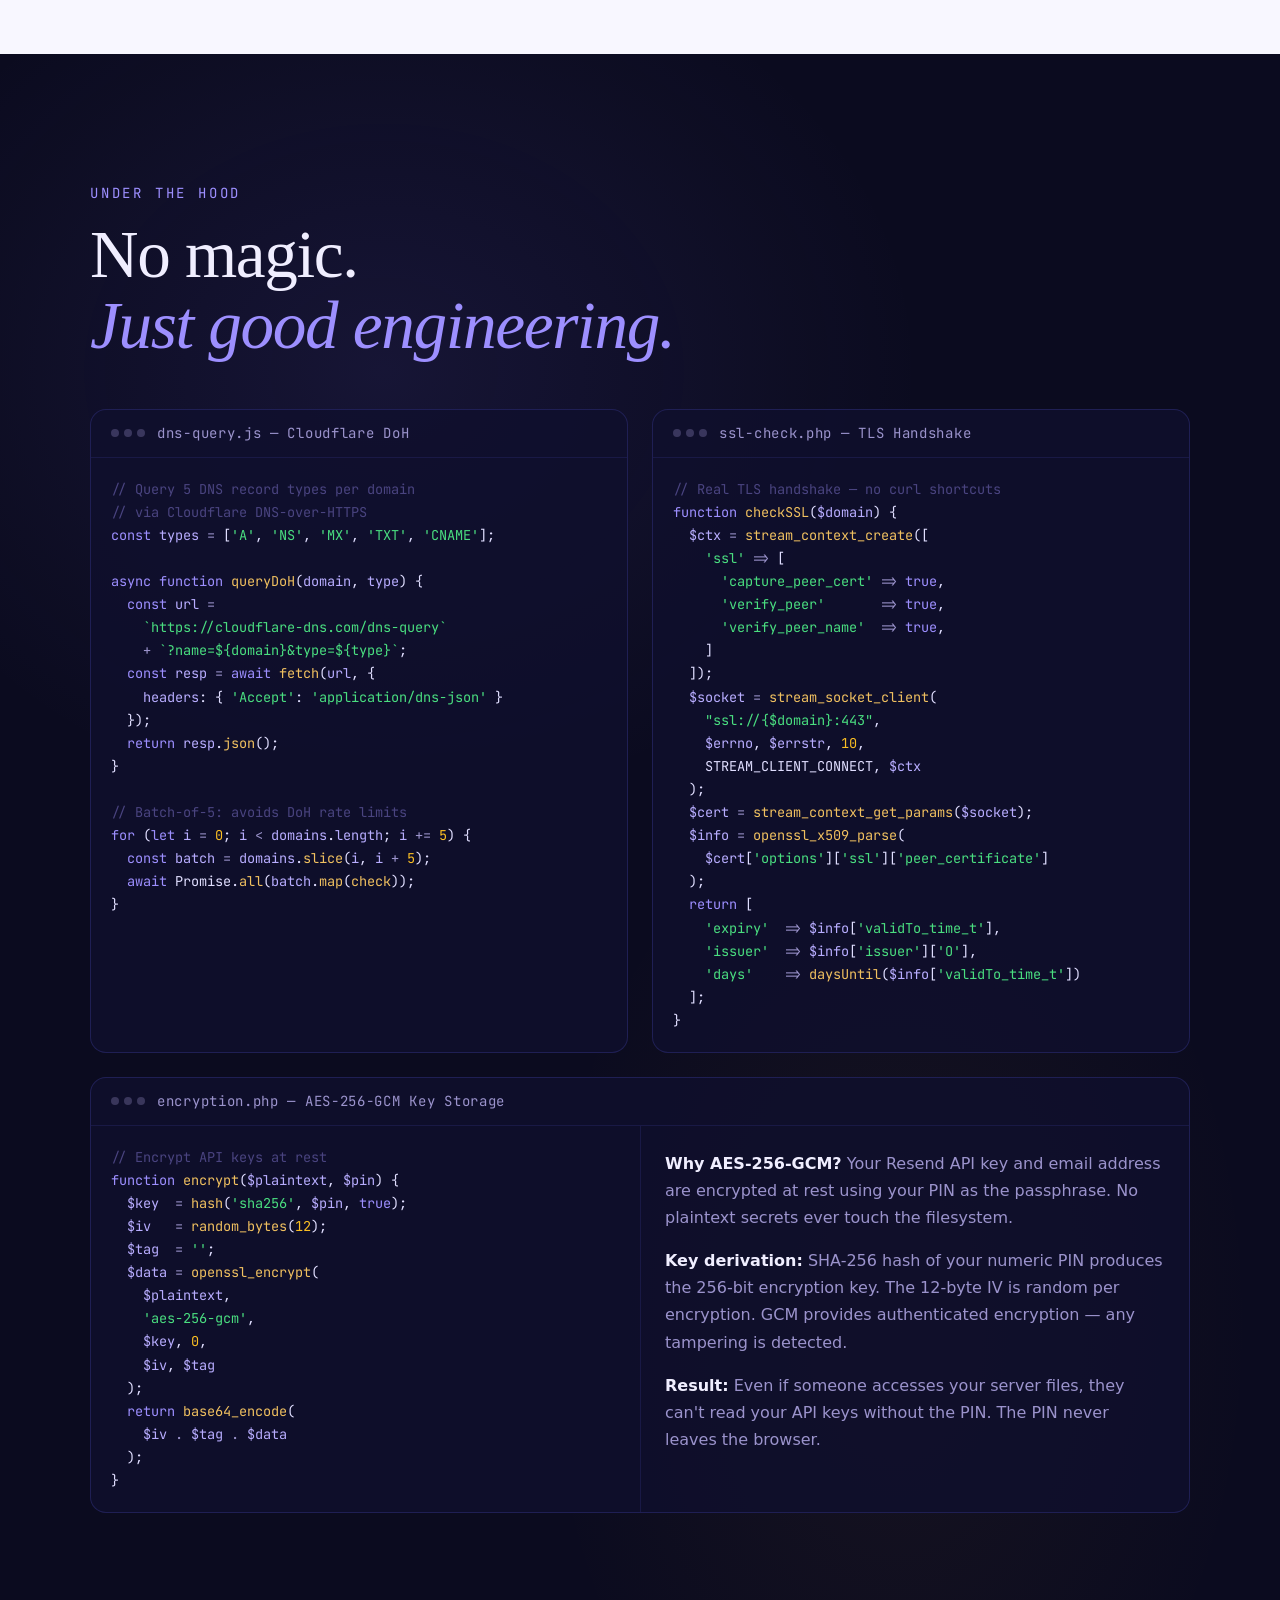
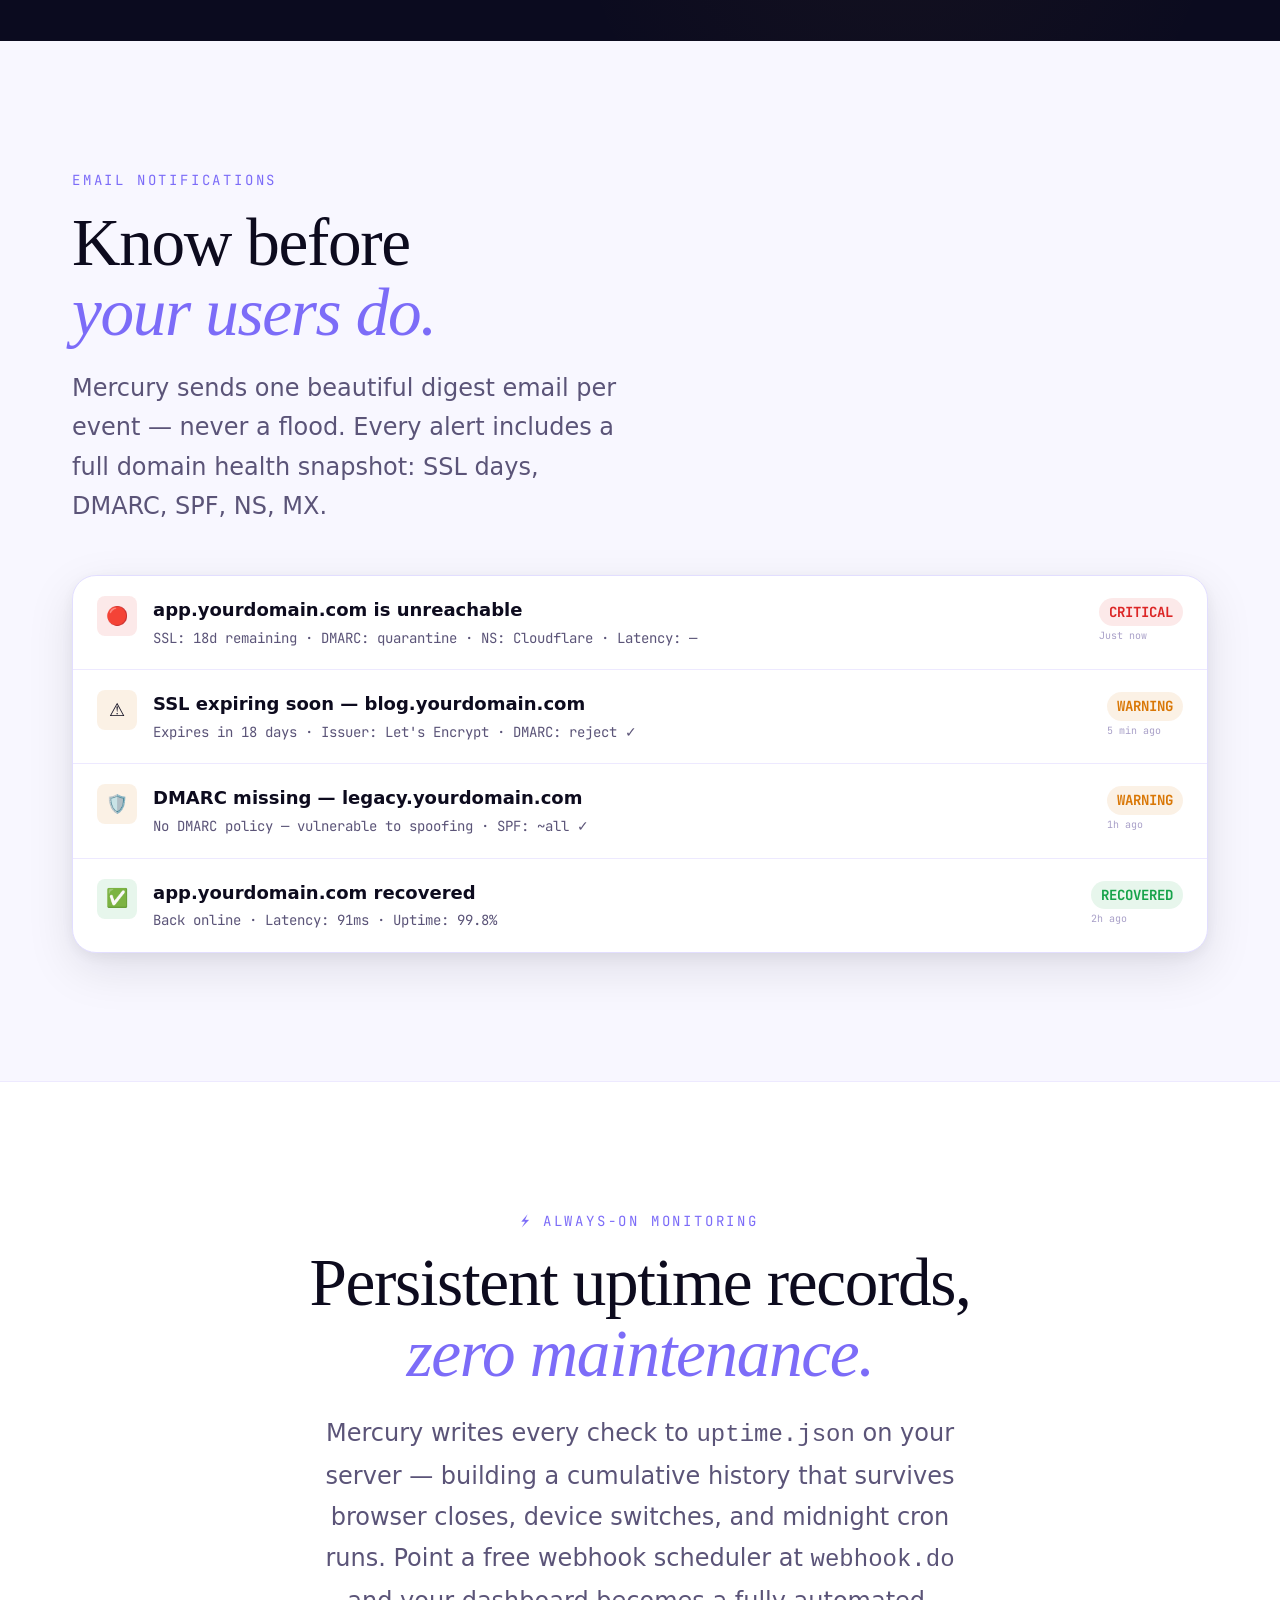
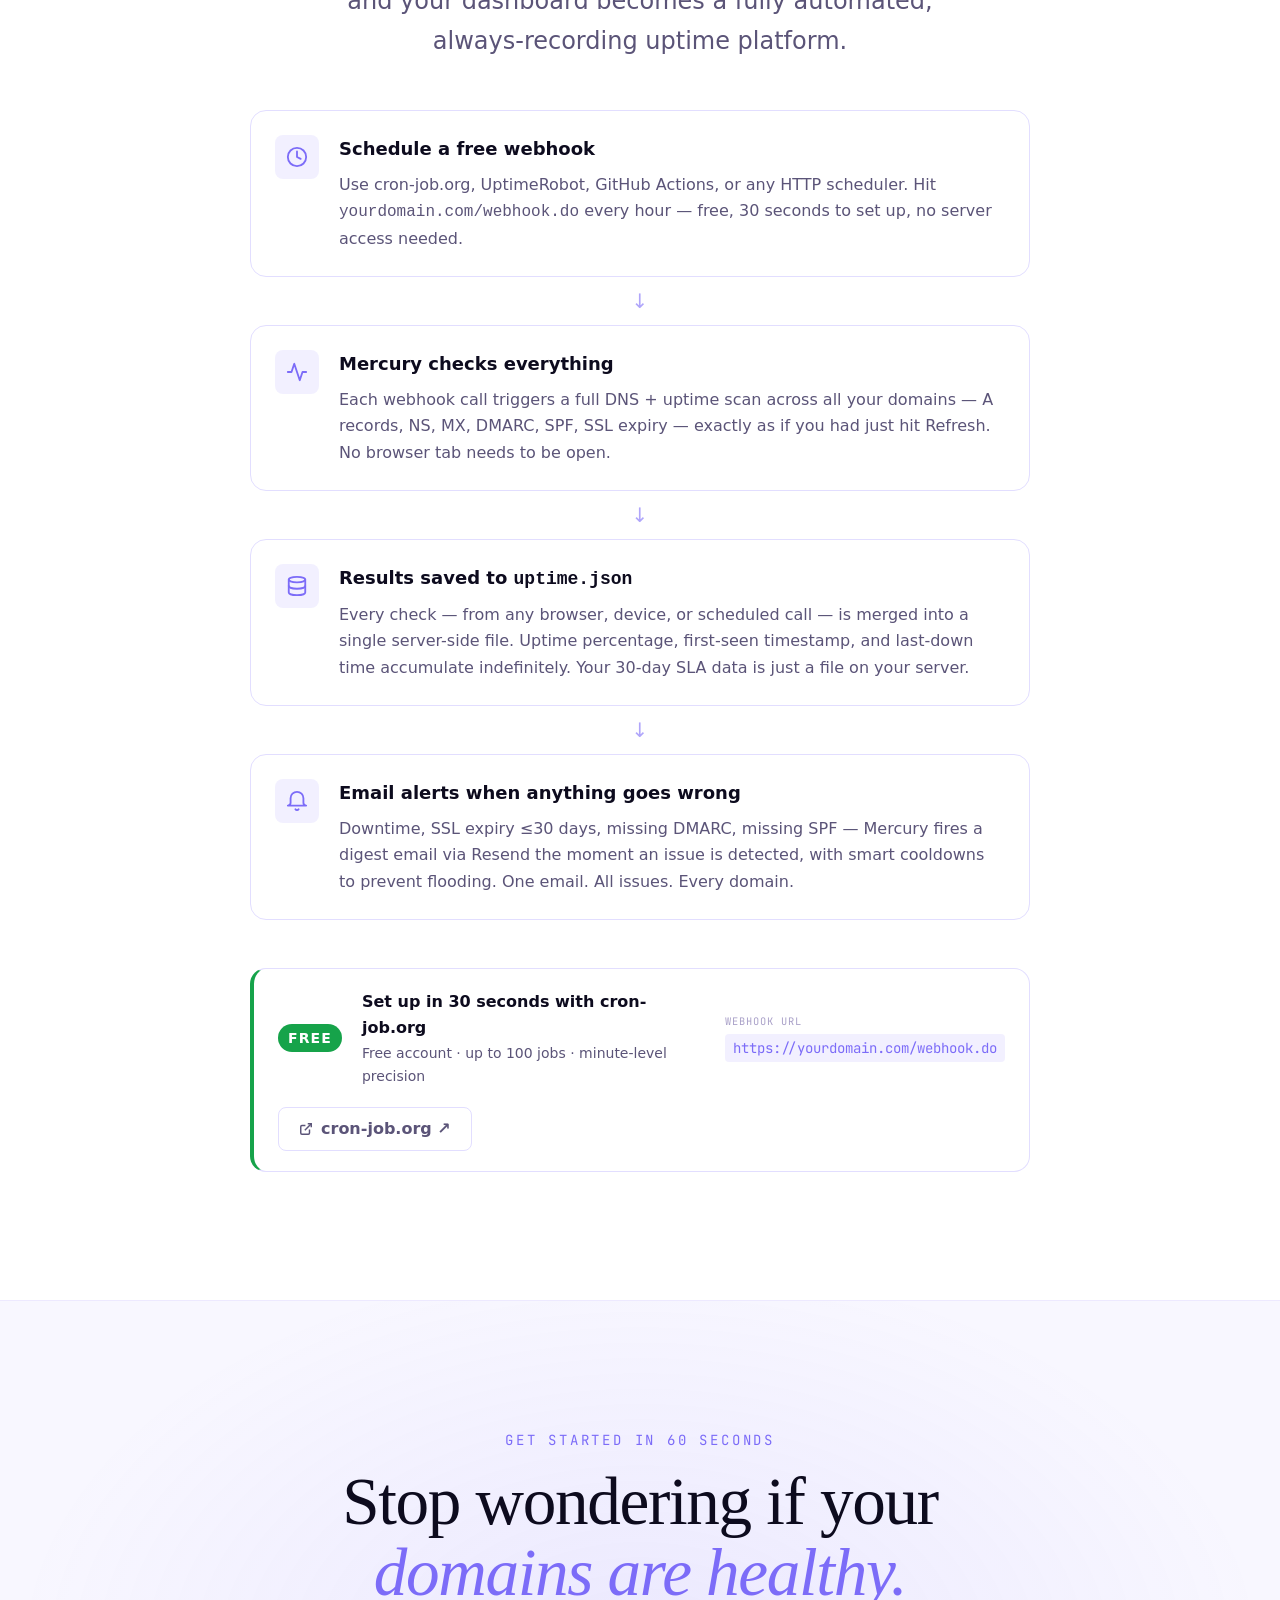
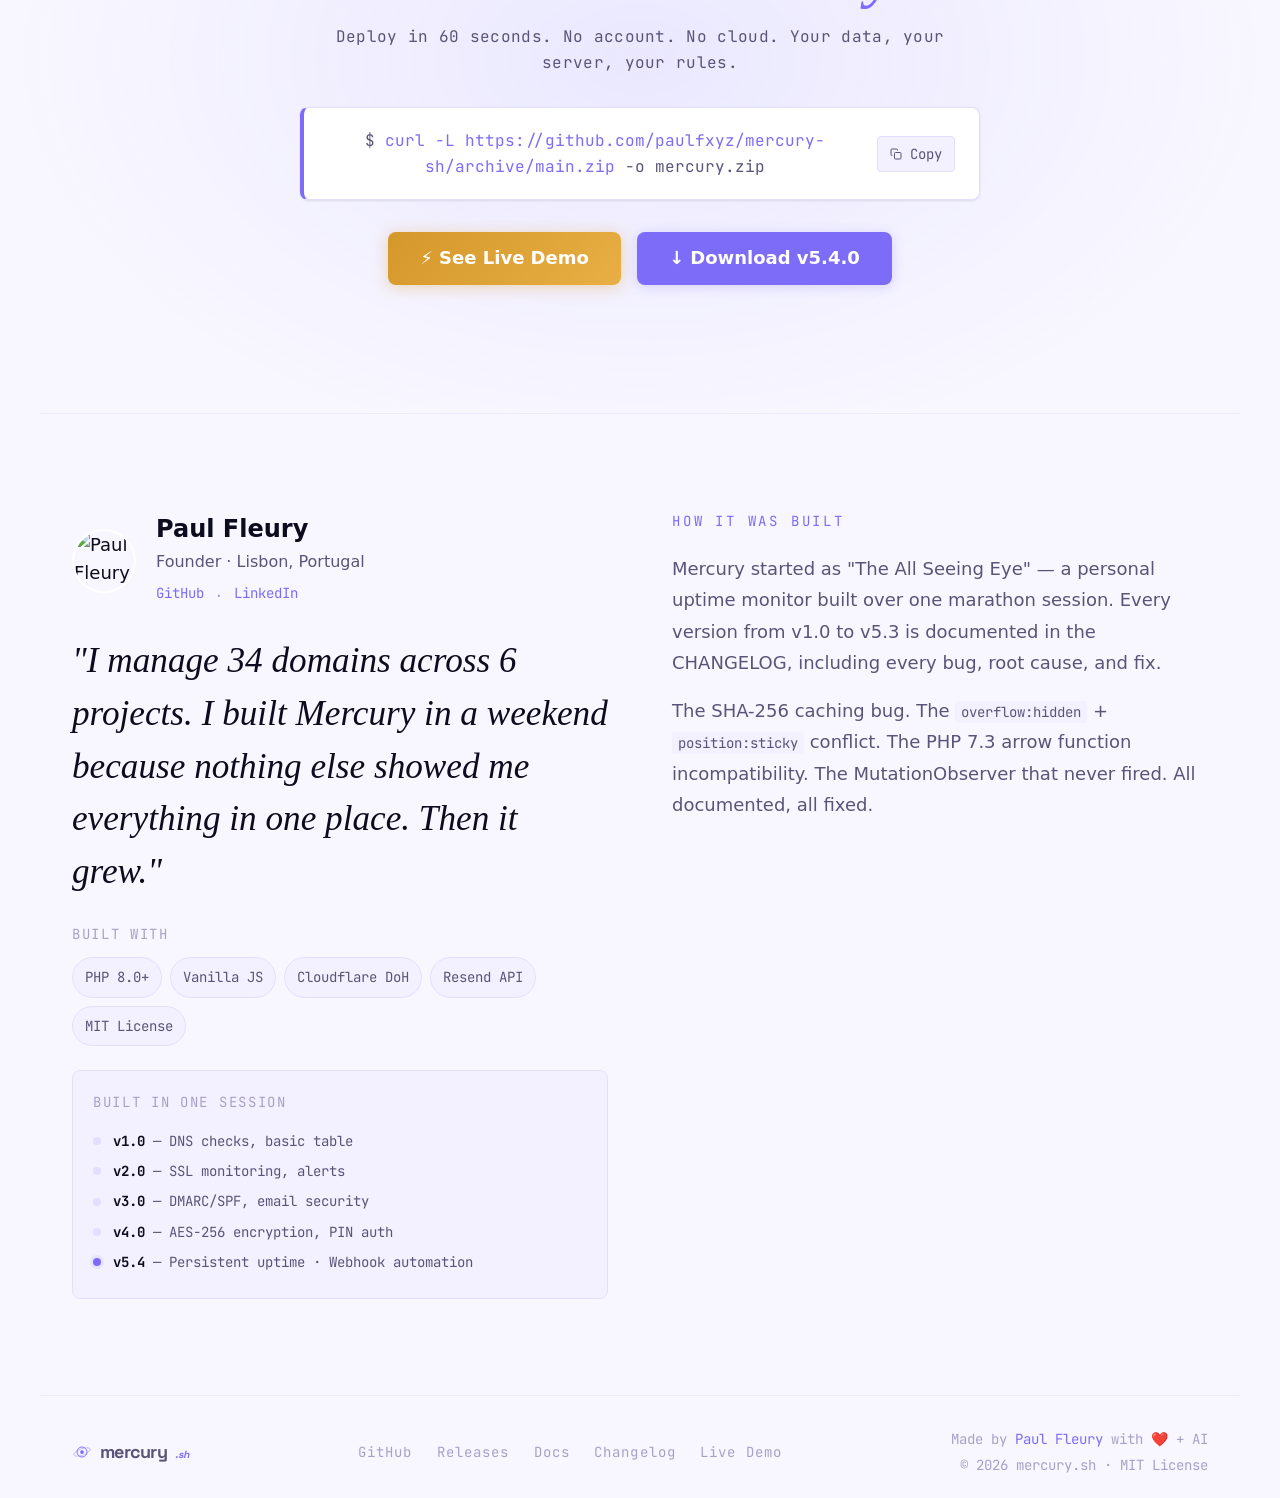
==== commit 8e217664: "feat: v5.4.0 — Persistent uptime records + webhook automation - update-stats.php: Step 5.5 — merge c" ====
--- a/landing.html
+++ b/landing.html
@@ -1395,6 +1395,130 @@
   white-space: nowrap;
 }
 .copy-btn:hover { color: var(--accent); border-color: var(--accent); }
+
+/* ═══════════════════════════════════════════════════════════
+   AUTOMATED MONITORING SECTION
+═══════════════════════════════════════════════════════════ */
+.automation-section {
+  padding: var(--space-32) var(--space-8);
+  background: var(--bg-2);
+  border-top: 1px solid var(--border-soft);
+  border-bottom: 1px solid var(--border-soft);
+}
+.automation-inner {
+  max-width: 780px;
+  margin: 0 auto;
+}
+.automation-subtitle {
+  font-size: var(--text-lg);
+  color: var(--text-muted);
+  line-height: 1.7;
+  text-align: center;
+  margin: var(--space-6) auto var(--space-12);
+  max-width: 640px;
+}
+.automation-flow {
+  display: flex;
+  flex-direction: column;
+  gap: 0;
+  margin-bottom: var(--space-12);
+}
+.auto-step {
+  display: flex;
+  gap: var(--space-5);
+  align-items: flex-start;
+  background: var(--surface);
+  border: 1px solid var(--border);
+  border-radius: var(--radius-lg);
+  padding: var(--space-6);
+  transition: box-shadow var(--ease);
+}
+.auto-step:hover {
+  box-shadow: var(--shadow-md);
+  border-color: var(--accent-3);
+}
+.auto-step-icon {
+  width: 44px; height: 44px;
+  border-radius: var(--radius-md);
+  background: var(--accent-soft);
+  color: var(--accent);
+  display: flex; align-items: center; justify-content: center;
+  flex-shrink: 0;
+}
+.auto-step-title {
+  font-family: var(--font-body);
+  font-weight: 700;
+  font-size: var(--text-base);
+  color: var(--text);
+  margin-bottom: var(--space-2);
+}
+.auto-step-desc {
+  font-size: var(--text-sm);
+  color: var(--text-muted);
+  line-height: 1.65;
+}
+.auto-arrow {
+  text-align: center;
+  font-size: 1.25rem;
+  color: var(--accent);
+  padding: var(--space-2) 0;
+  opacity: 0.6;
+}
+.auto-cron-callout {
+  display: flex;
+  align-items: center;
+  gap: var(--space-5);
+  background: var(--surface);
+  border: 1px solid var(--border);
+  border-left: 4px solid var(--green);
+  border-radius: var(--radius-lg);
+  padding: var(--space-5) var(--space-6);
+  flex-wrap: wrap;
+}
+.auto-cron-badge {
+  background: var(--green);
+  color: #fff;
+  font-size: var(--text-xs);
+  font-weight: 700;
+  letter-spacing: 0.08em;
+  text-transform: uppercase;
+  padding: 3px 10px;
+  border-radius: var(--radius-full);
+  flex-shrink: 0;
+}
+.auto-cron-text {
+  display: flex;
+  flex-direction: column;
+  gap: 2px;
+  flex: 1;
+  min-width: 180px;
+}
+.auto-cron-text strong { font-size: var(--text-sm); color: var(--text); }
+.auto-cron-text span   { font-size: var(--text-xs); color: var(--text-muted); }
+.auto-cron-code {
+  display: flex;
+  flex-direction: column;
+  gap: 4px;
+}
+.auto-cron-code .code-label {
+  font-family: var(--font-mono);
+  font-size: 0.65rem;
+  text-transform: uppercase;
+  letter-spacing: 0.1em;
+  color: var(--text-faint);
+}
+.auto-cron-code code {
+  font-family: var(--font-mono);
+  font-size: var(--text-xs);
+  color: var(--accent);
+  background: var(--accent-soft);
+  padding: 3px 8px;
+  border-radius: var(--radius-sm);
+}
+@media (max-width: 600px) {
+  .auto-cron-callout { flex-direction: column; align-items: flex-start; }
+  .auto-step { flex-direction: column; }
+}
 
 /* ═══════════════════════════════════════════════════════════
    BUILT BY
@@ -1960,7 +2084,7 @@
     <div class="hero-eyebrow">
       <span class="eyebrow-dot"></span>
       <span data-i18n="hero_eyebrow">Introducing Mercury · Domain Guardian</span>
-      <span class="eyebrow-badge" data-i18n="hero_badge">v5.3</span>
+      <span class="eyebrow-badge" data-i18n="hero_badge">v5.4</span>
     </div>
 
     <!-- Title -->
@@ -2458,6 +2582,90 @@
 <!-- ═══════════════════════════════════════════════════════
      CTA SECTION
 ════════════════════════════════════════════════════════ -->
+
+<!-- ═══════════════════════════════════════════════════════
+     AUTOMATED MONITORING SECTION
+════════════════════════════════════════════════════════ -->
+<section id="automation" class="automation-section">
+  <div class="automation-inner">
+
+    <p class="section-eyebrow reveal" style="justify-content:center;display:flex">⚡ Always-on monitoring</p>
+    <h2 class="section-title reveal reveal-delay-1" style="text-align:center">
+      Persistent uptime records,<br><em>zero maintenance.</em>
+    </h2>
+    <p class="automation-subtitle reveal reveal-delay-2">
+      Mercury writes every check to <code class="code-inline">uptime.json</code> on your server — building a cumulative history that survives browser closes, device switches, and midnight cron runs. Point a free webhook scheduler at <code class="code-inline">webhook.do</code> and your dashboard becomes a fully automated, always-recording uptime platform.
+    </p>
+
+    <div class="automation-flow reveal reveal-delay-3">
+
+      <div class="auto-step">
+        <div class="auto-step-icon">
+          <svg width="22" height="22" viewBox="0 0 24 24" fill="none" stroke="currentColor" stroke-width="2" stroke-linecap="round" stroke-linejoin="round"><circle cx="12" cy="12" r="10"/><polyline points="12 6 12 12 16 14"/></svg>
+        </div>
+        <div class="auto-step-content">
+          <div class="auto-step-title">Schedule a free webhook</div>
+          <div class="auto-step-desc">Use <a href="https://cron-job.org" target="_blank" rel="noopener">cron-job.org</a>, UptimeRobot, GitHub Actions, or any HTTP scheduler. Hit <code class="code-inline">yourdomain.com/webhook.do</code> every hour — free, 30 seconds to set up, no server access needed.</div>
+        </div>
+      </div>
+
+      <div class="auto-arrow">↓</div>
+
+      <div class="auto-step">
+        <div class="auto-step-icon">
+          <svg width="22" height="22" viewBox="0 0 24 24" fill="none" stroke="currentColor" stroke-width="2" stroke-linecap="round" stroke-linejoin="round"><polyline points="22 12 18 12 15 21 9 3 6 12 2 12"/></svg>
+        </div>
+        <div class="auto-step-content">
+          <div class="auto-step-title">Mercury checks everything</div>
+          <div class="auto-step-desc">Each webhook call triggers a full DNS + uptime scan across all your domains — A records, NS, MX, DMARC, SPF, SSL expiry — exactly as if you had just hit Refresh. No browser tab needs to be open.</div>
+        </div>
+      </div>
+
+      <div class="auto-arrow">↓</div>
+
+      <div class="auto-step">
+        <div class="auto-step-icon">
+          <svg width="22" height="22" viewBox="0 0 24 24" fill="none" stroke="currentColor" stroke-width="2" stroke-linecap="round" stroke-linejoin="round"><ellipse cx="12" cy="5" rx="9" ry="3"/><path d="M21 12c0 1.66-4 3-9 3s-9-1.34-9-3"/><path d="M3 5v14c0 1.66 4 3 9 3s9-1.34 9-3V5"/></svg>
+        </div>
+        <div class="auto-step-content">
+          <div class="auto-step-title">Results saved to <code class="code-inline">uptime.json</code></div>
+          <div class="auto-step-desc">Every check — from any browser, device, or scheduled call — is merged into a single server-side file. Uptime percentage, first-seen timestamp, and last-down time accumulate indefinitely. Your 30-day SLA data is just a file on your server.</div>
+        </div>
+      </div>
+
+      <div class="auto-arrow">↓</div>
+
+      <div class="auto-step">
+        <div class="auto-step-icon">
+          <svg width="22" height="22" viewBox="0 0 24 24" fill="none" stroke="currentColor" stroke-width="2" stroke-linecap="round" stroke-linejoin="round"><path d="M22 17H2a3 3 0 0 0 3-3V9a7 7 0 0 1 14 0v5a3 3 0 0 0 3 3zm-8.27 4a2 2 0 0 1-3.46 0"/></svg>
+        </div>
+        <div class="auto-step-content">
+          <div class="auto-step-title">Email alerts when anything goes wrong</div>
+          <div class="auto-step-desc">Downtime, SSL expiry ≤30 days, missing DMARC, missing SPF — Mercury fires a digest email via Resend the moment an issue is detected, with smart cooldowns to prevent flooding. One email. All issues. Every domain.</div>
+        </div>
+      </div>
+
+    </div>
+
+    <div class="auto-cron-callout reveal reveal-delay-4">
+      <div class="auto-cron-badge">Free</div>
+      <div class="auto-cron-text">
+        <strong>Set up in 30 seconds with cron-job.org</strong>
+        <span>Free account · up to 100 jobs · minute-level precision</span>
+      </div>
+      <div class="auto-cron-code">
+        <span class="code-label">Webhook URL</span>
+        <code>https://yourdomain.com/webhook.do</code>
+      </div>
+      <a href="https://cron-job.org" target="_blank" rel="noopener" class="btn btn-ghost" style="flex-shrink:0">
+        <svg width="14" height="14" viewBox="0 0 24 24" fill="none" stroke="currentColor" stroke-width="2.5"><path d="M18 13v6a2 2 0 0 1-2 2H5a2 2 0 0 1-2-2V8a2 2 0 0 1 2-2h6"/><polyline points="15 3 21 3 21 9"/><line x1="10" y1="14" x2="21" y2="3"/></svg>
+        cron-job.org ↗
+      </a>
+    </div>
+
+  </div>
+</section>
+
 <div class="cta-section">
   <div class="cta-inner">
     <p class="section-eyebrow reveal" style="justify-content:center;display:flex" data-i18n="cta_eyebrow">Get started in 60 seconds</p>
@@ -2486,7 +2694,7 @@
         <span data-i18n="cta_btn_demo">⚡ See Live Demo</span>
       </a>
       <a href="https://github.com/paulfxyz/mercury-sh/releases/latest" class="btn btn-primary btn-lg" target="_blank" rel="noopener">
-        <span data-i18n="cta_btn_dl">↓ Download v5.3.0</span>
+        <span data-i18n="cta_btn_dl">↓ Download v5.4.0</span>
       </a>
     </div>
   </div>
@@ -2541,7 +2749,7 @@
       </div>
       <div class="version-row">
         <div class="version-dot active"></div>
-        <div class="version-label"><strong>v5.3</strong> — 100 domains, batch mode, cron</div>
+        <div class="version-label"><strong>v5.4</strong> — Persistent uptime · Webhook automation</div>
       </div>
     </div>
   </div>
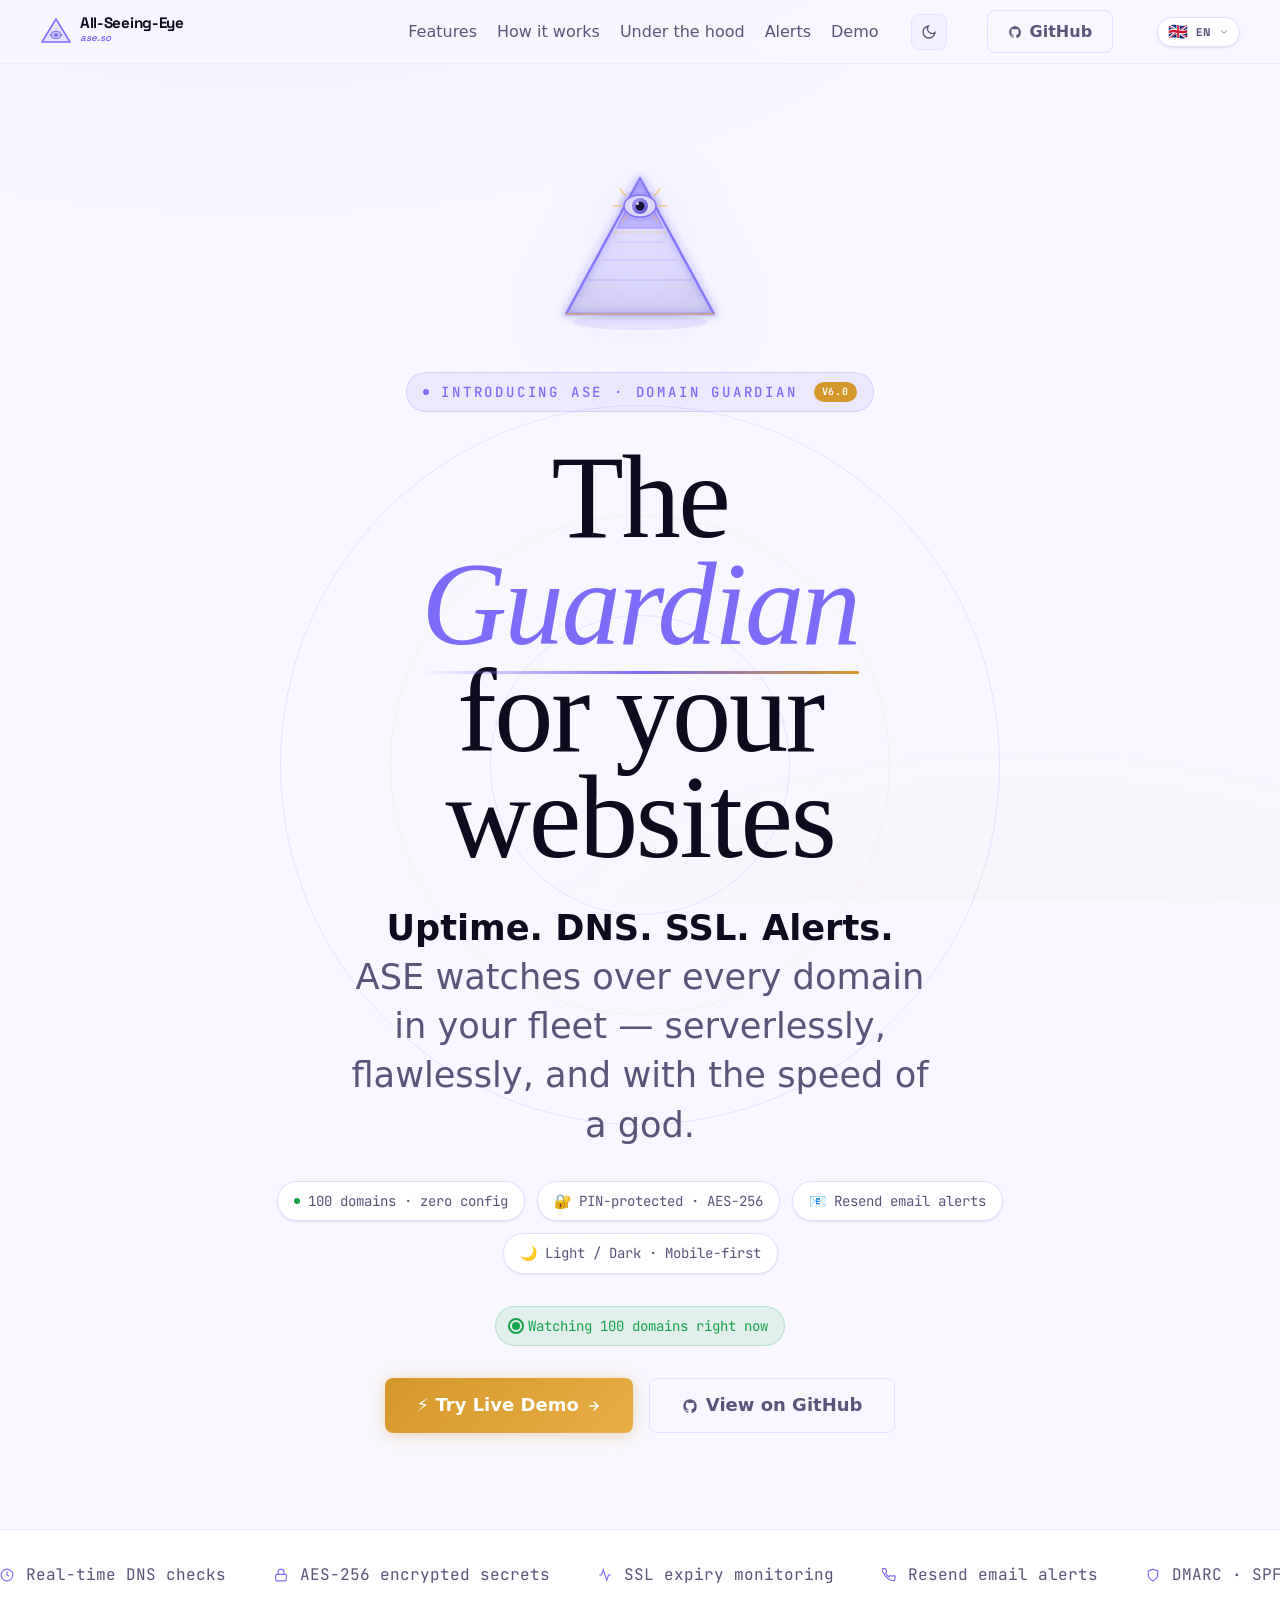
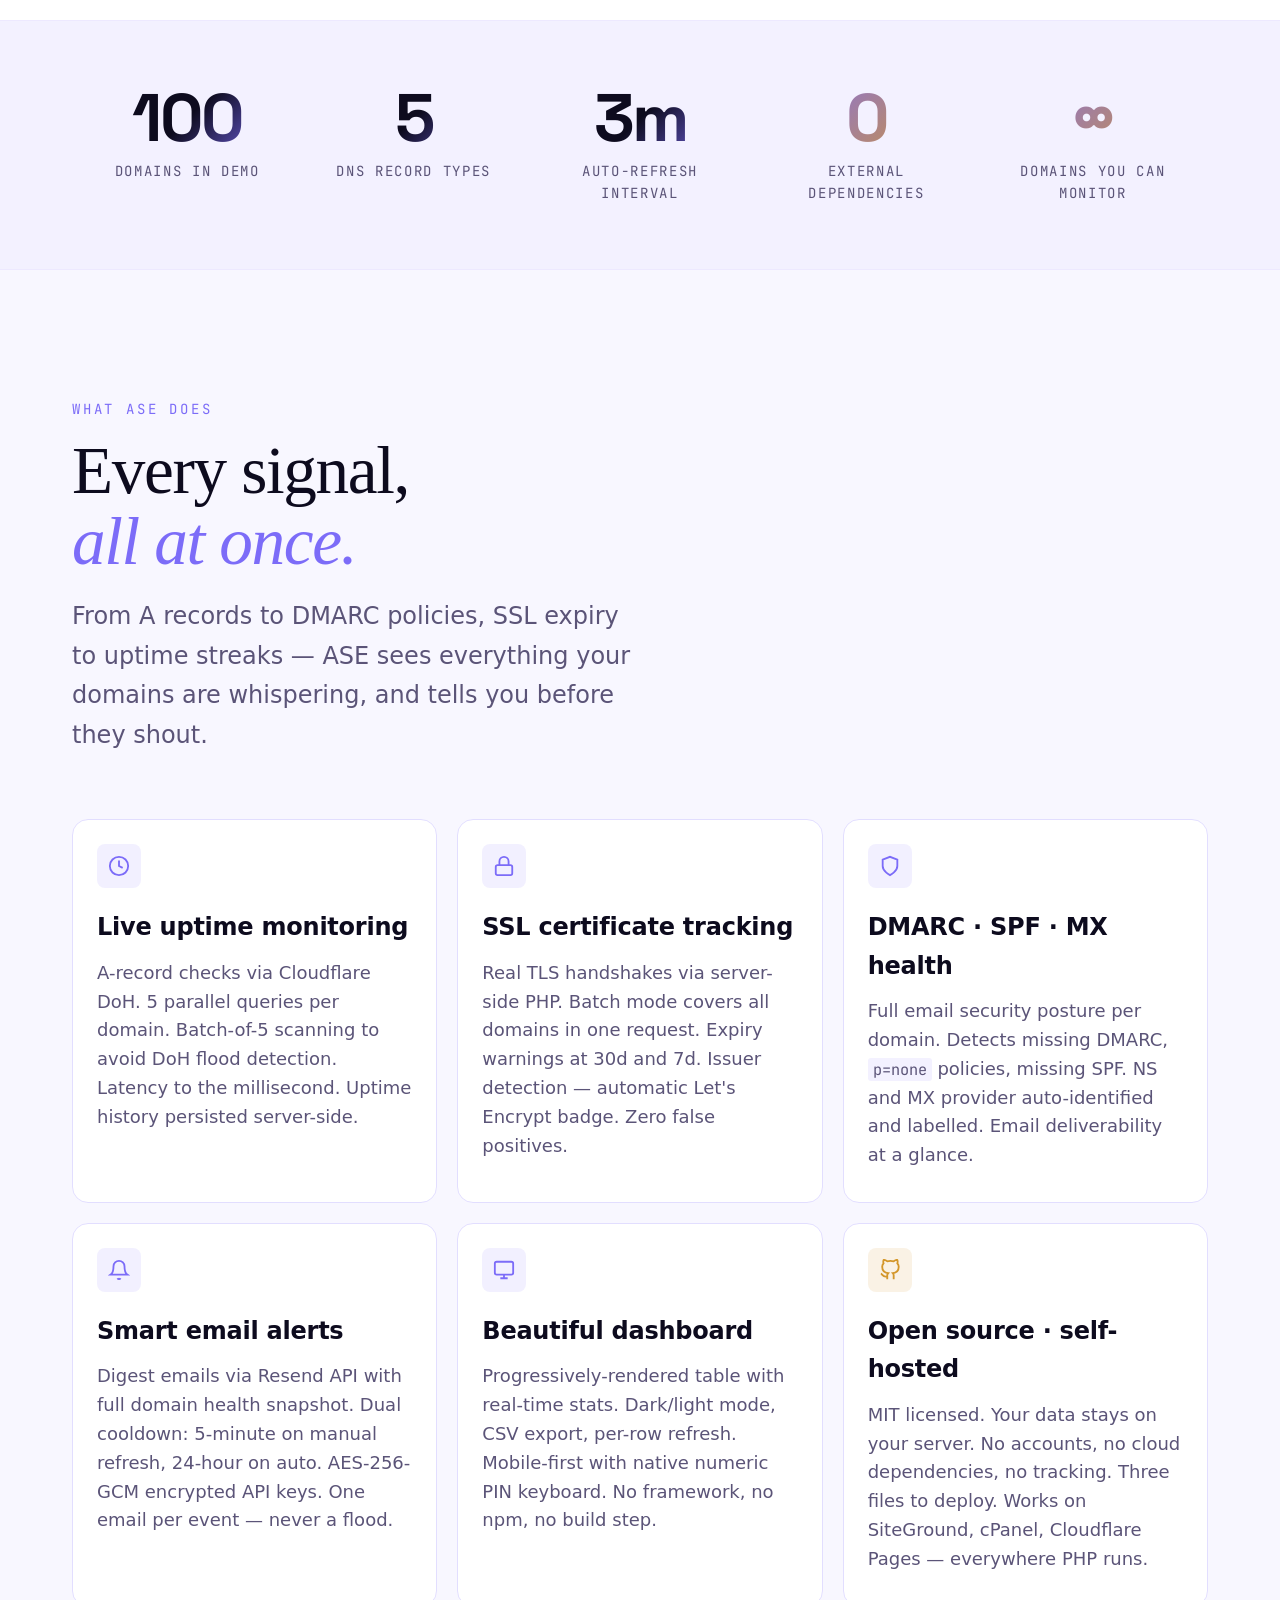
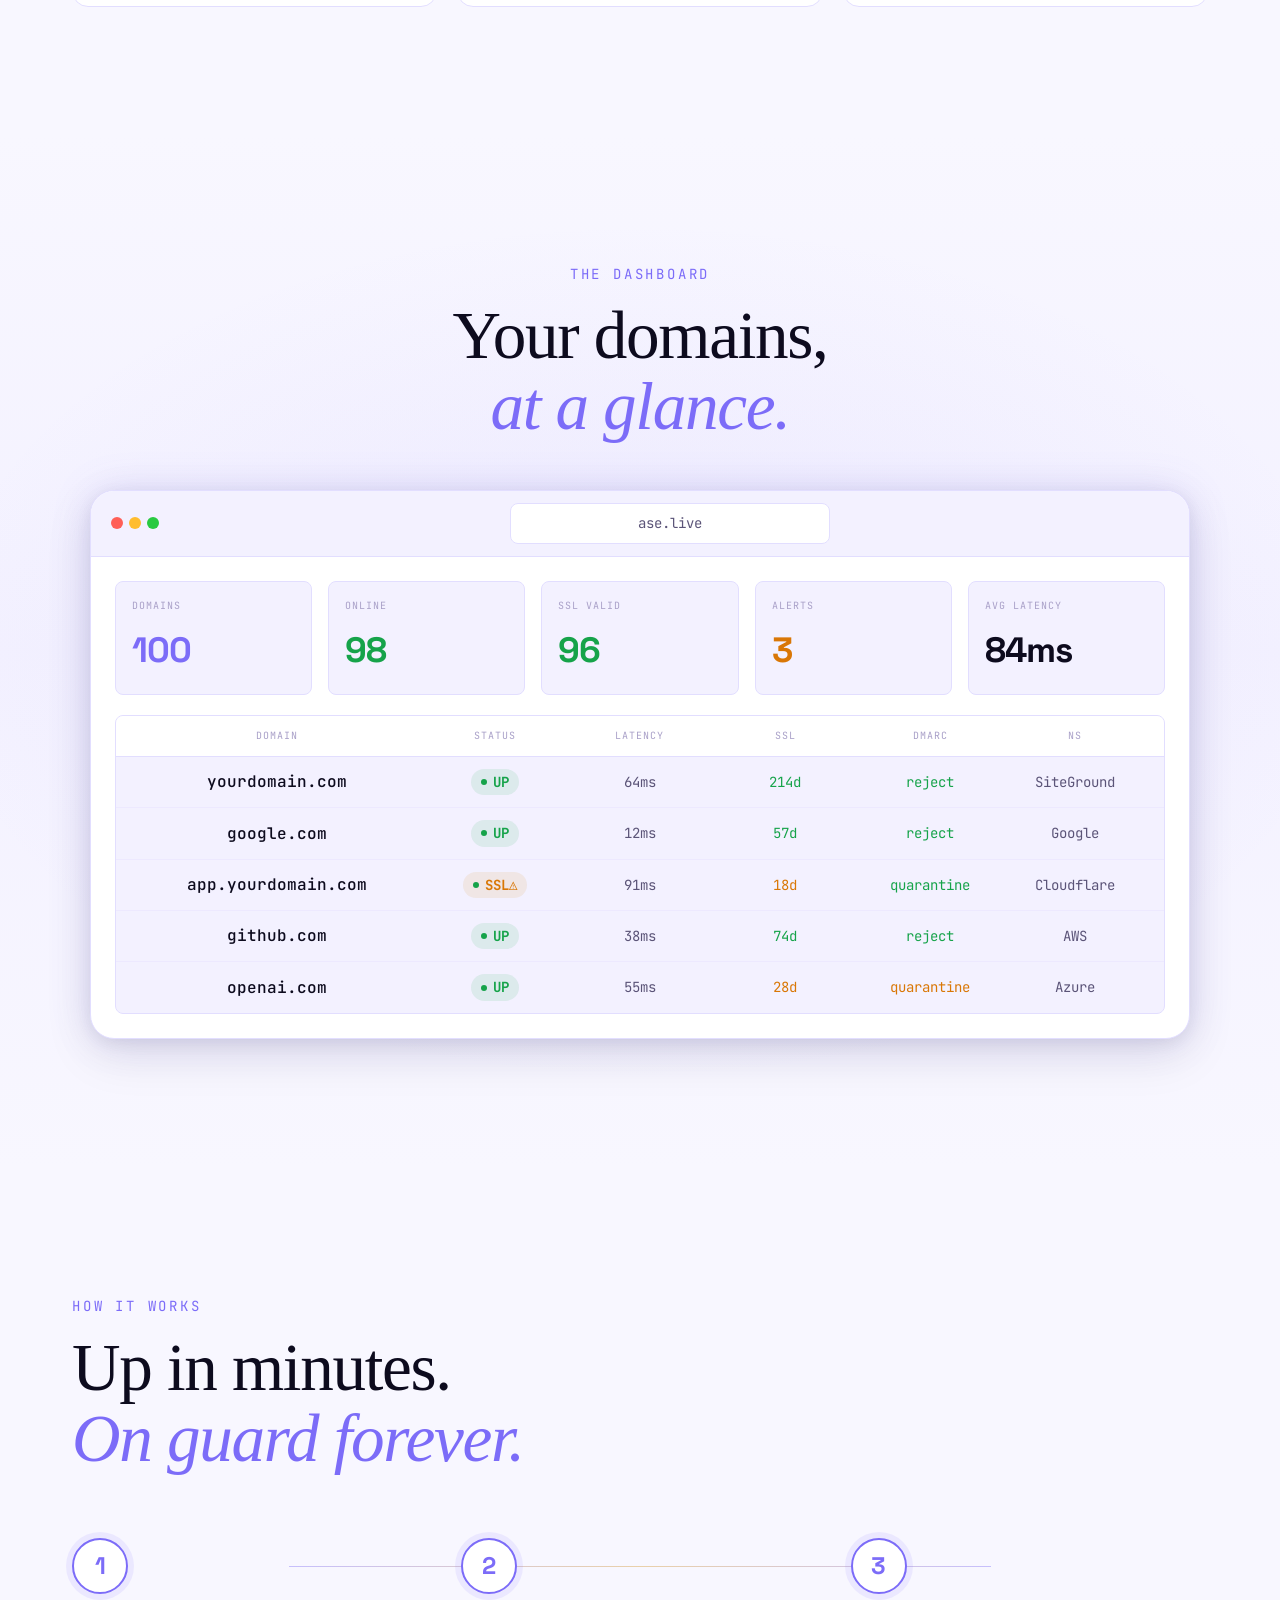
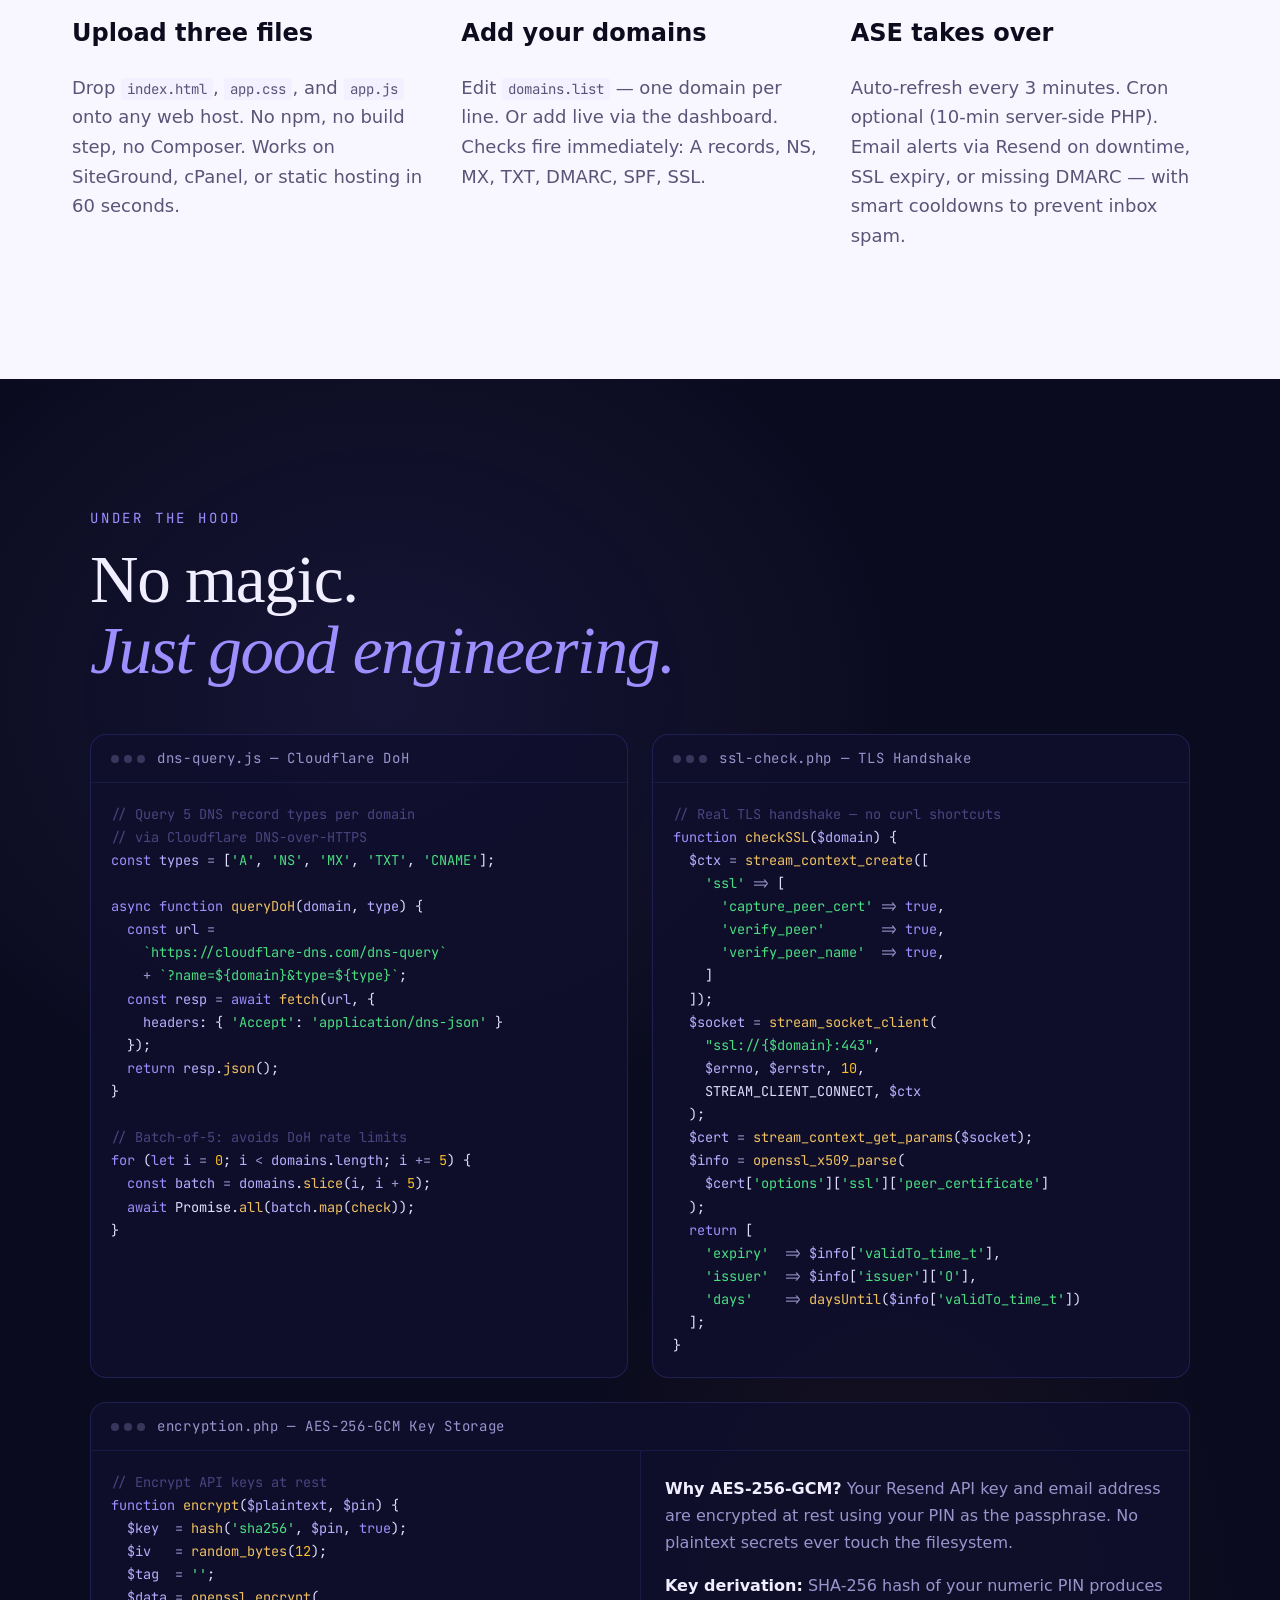
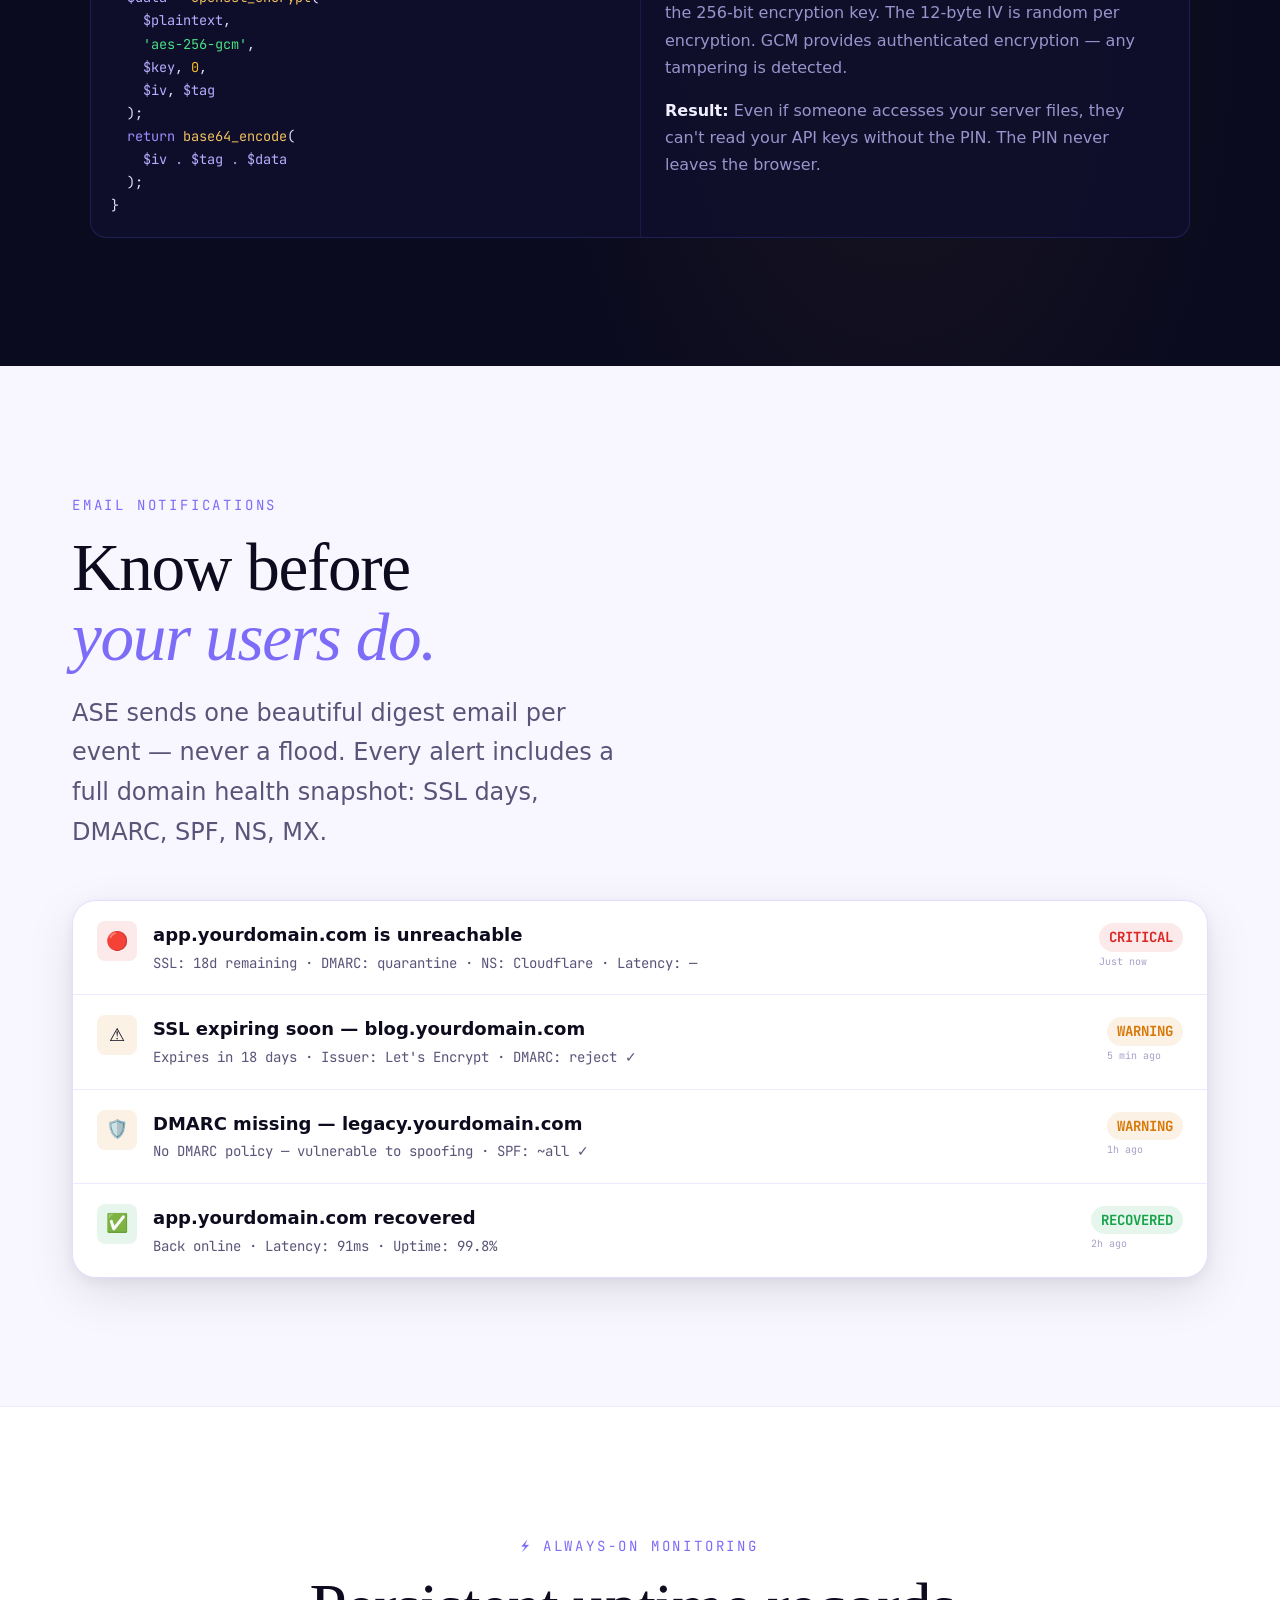
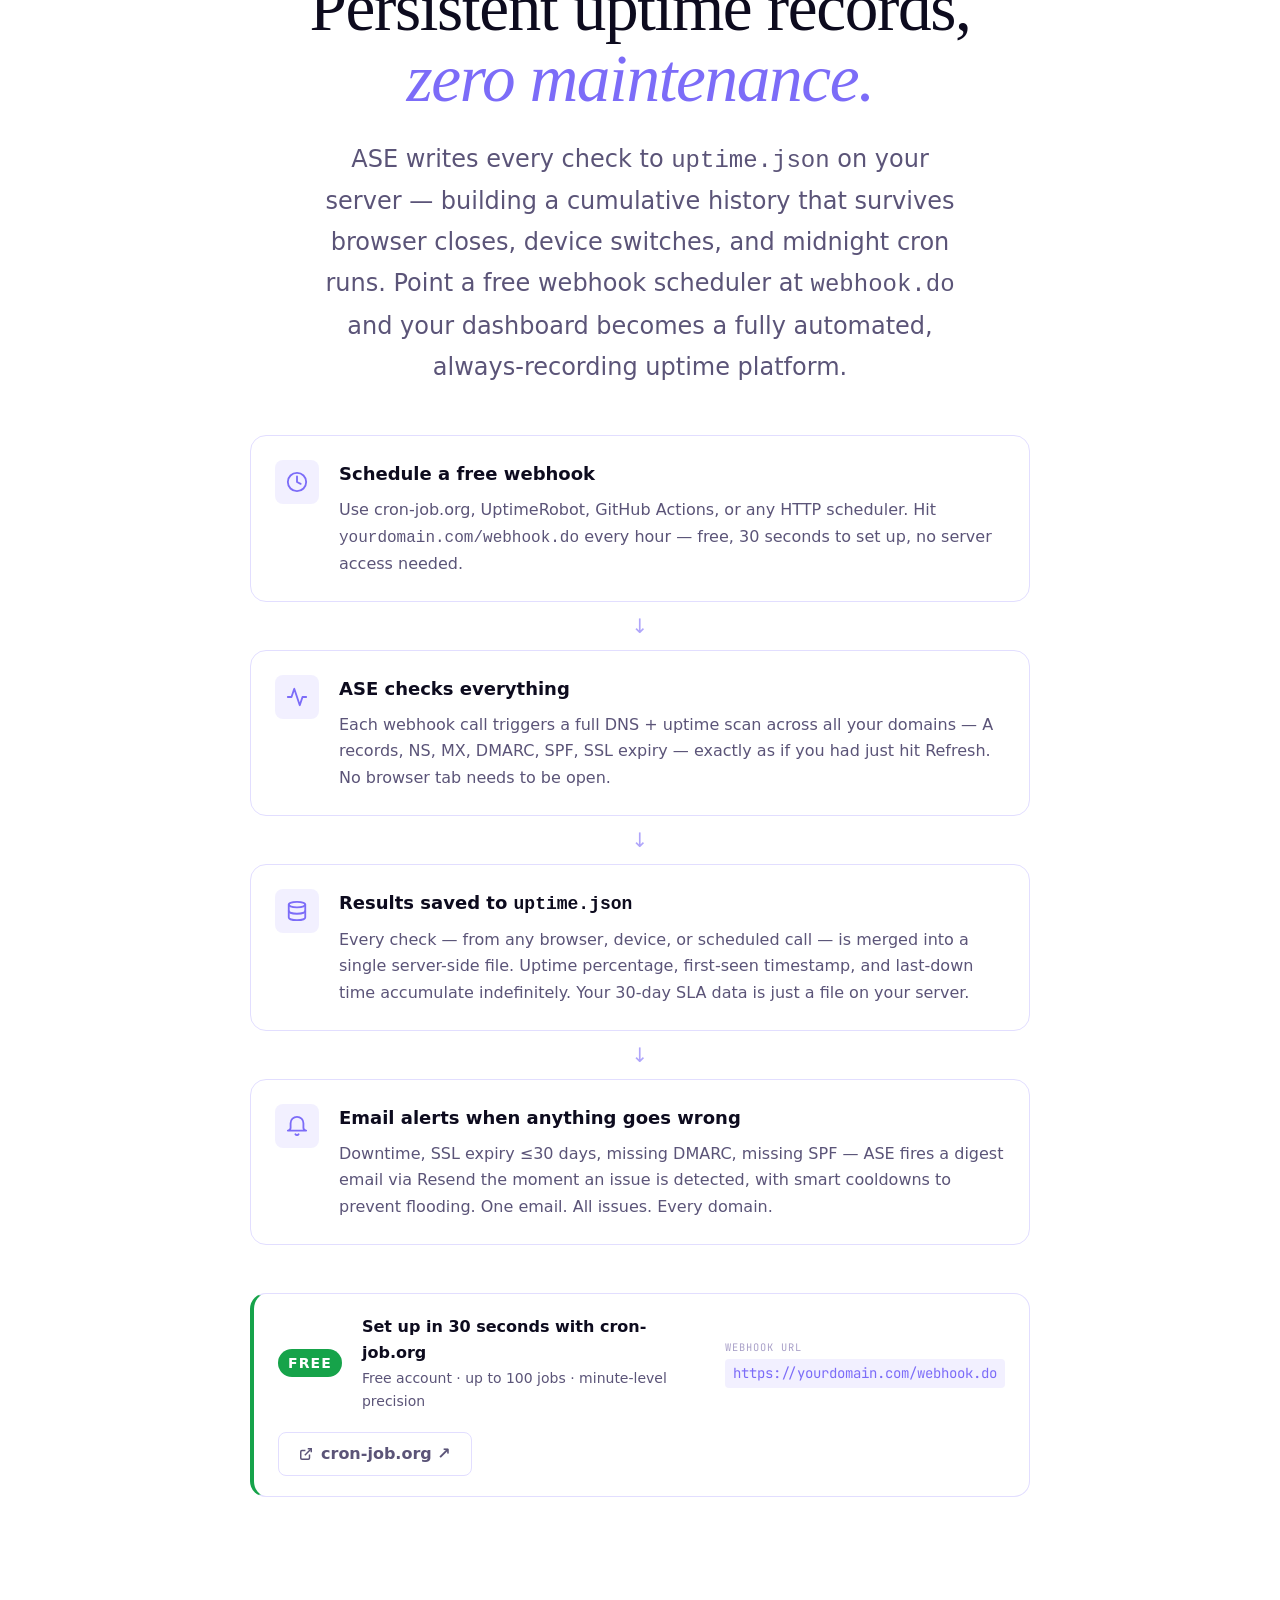
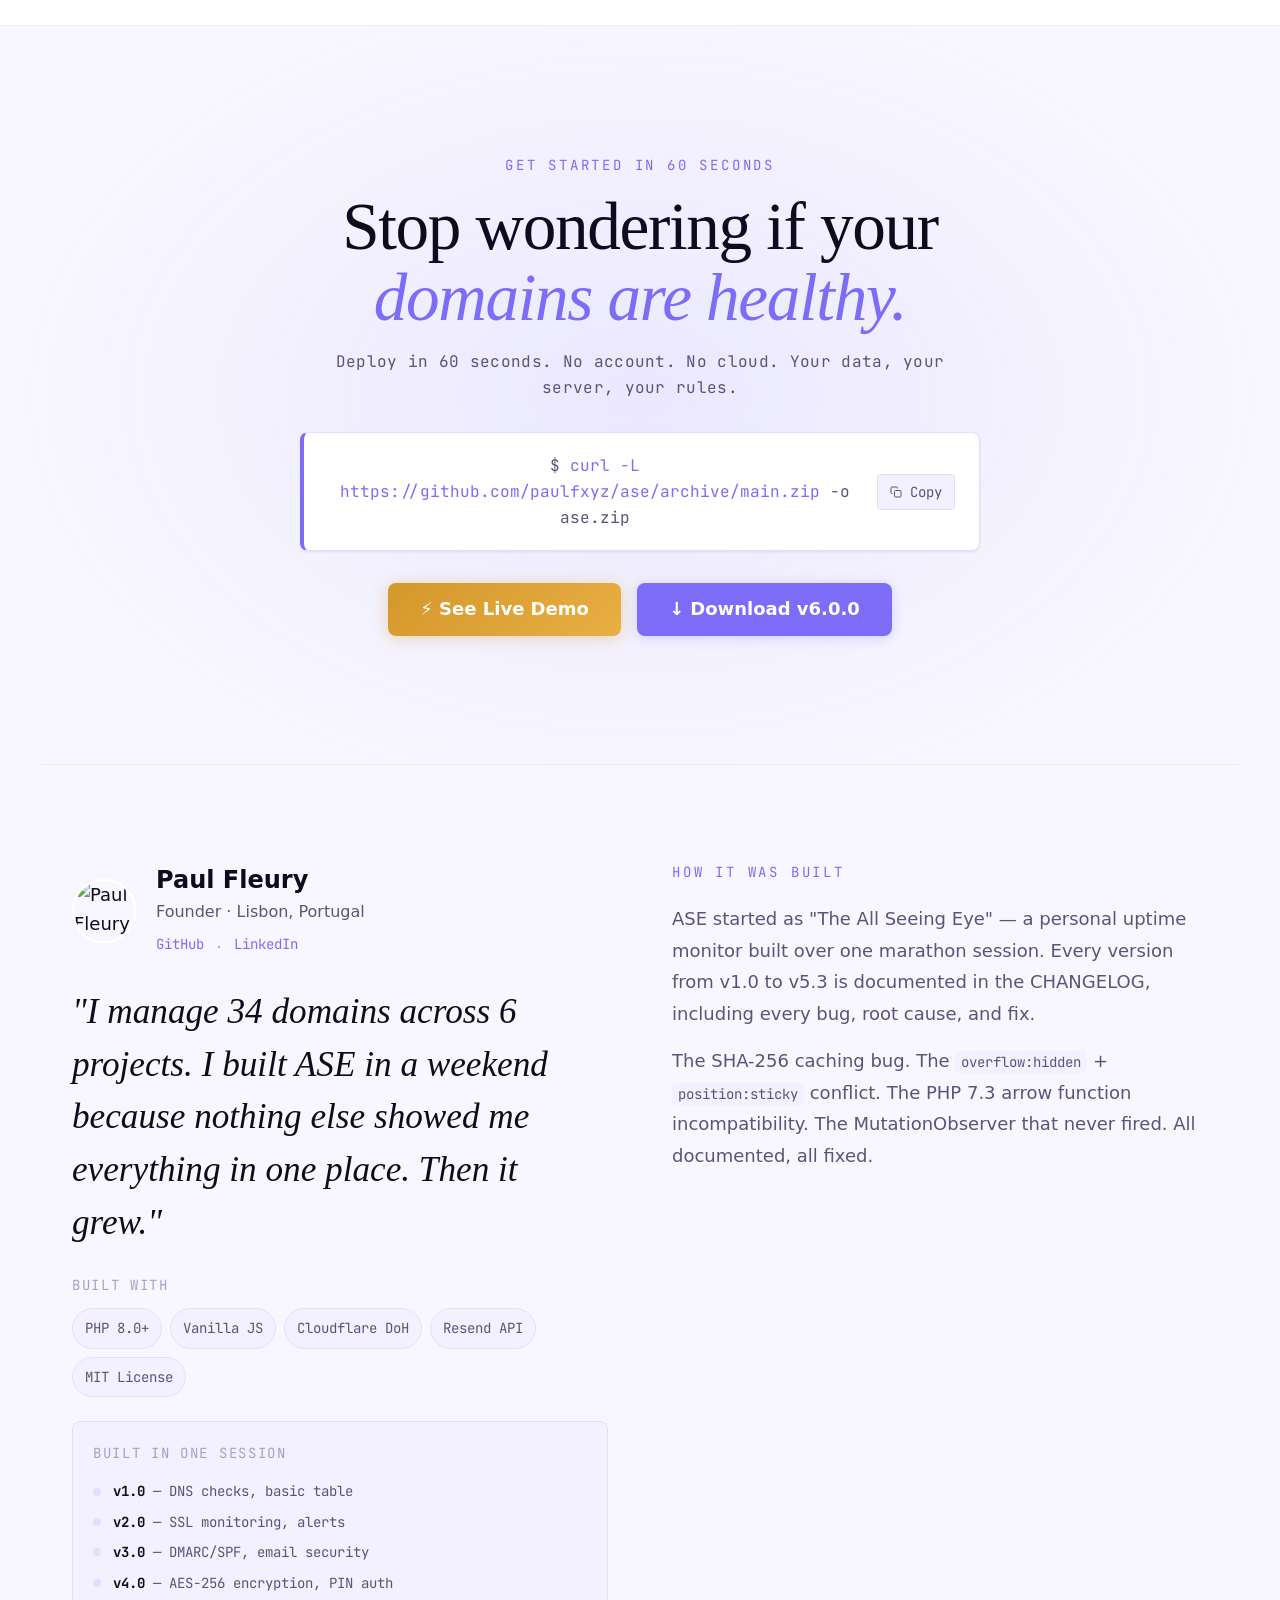
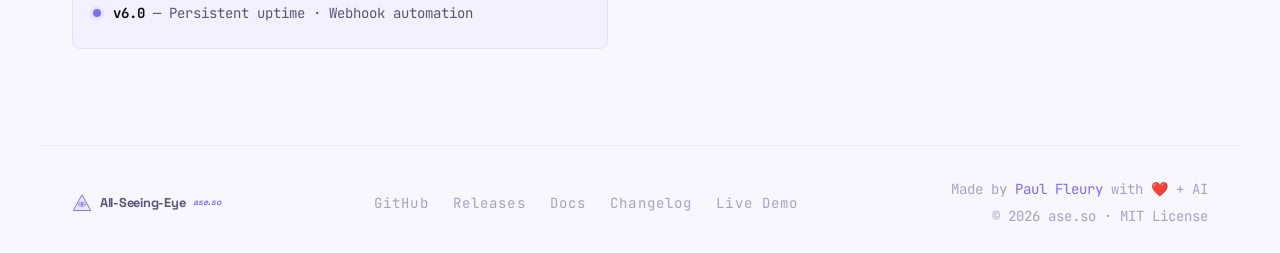
==== commit 11fa373d: "style: logo wordmark — 'All-Seeing-Eye' over 'ase.so', stacked 2-line layout" ====
--- a/landing.html
+++ b/landing.html
@@ -1,26 +1,26 @@
 <!DOCTYPE html>
 <html lang="en" data-theme="light">
 <head>
-<!-- Mercury.sh — Domain Guardian -->
+<!-- ASE — Domain Guardian -->
 
 <meta charset="UTF-8">
 <meta name="viewport" content="width=device-width, initial-scale=1.0">
-<title>Mercury — The Messenger God for Your Domains</title>
-<meta name="description" content="Mercury watches over your websites and domains. Uptime, DNS, SSL, and email alerts — flawlessly, serverlessly.">
+<title>ASE — The All-Seeing-Eye · Domain Guardian</title>
+<meta name="description" content="ASE watches over your websites and domains. Uptime, DNS, SSL, and email alerts — flawlessly, serverlessly.">
 <meta name="theme-color" content="#7C6CF8">
 
 <!-- Favicons & App Icons -->
 <!-- SVG favicon — scales perfectly at all sizes -->
-<link rel="icon" type="image/svg+xml" href="data:image/svg+xml,%3Csvg xmlns='http://www.w3.org/2000/svg' viewBox='0 0 32 32'%3E%3Crect width='32' height='32' rx='8' fill='%237C6CF8'/%3E%3Ccircle cx='16' cy='16' r='8' stroke='white' stroke-width='1.5' fill='none'/%3E%3Cellipse cx='16' cy='16' rx='13' ry='4.5' stroke='white' stroke-width='1.1' fill='none' transform='rotate(-20 16 16)' opacity='0.8'/%3E%3Ccircle cx='16' cy='16' r='3' fill='white'/%3E%3C/svg%3E">
+<link rel="icon" type="image/svg+xml" href="data:image/svg+xml,<svg xmlns='http://www.w3.org/2000/svg' viewBox='0 0 32 32'><rect width='32' height='32' rx='7' fill='%230D0B1E'/><polygon points='16,4 28,27 4,27' fill='%237C6CF8' opacity='0.25'/><polygon points='16,4 28,27 4,27' stroke='%237C6CF8' stroke-width='1.5' stroke-linejoin='round' fill='none'/><line x1='9' y1='19' x2='23' y2='19' stroke='%23F0C060' stroke-width='0.8' opacity='0.6'/><ellipse cx='16' cy='14' rx='5' ry='3.2' fill='white' opacity='0.9'/><circle cx='16' cy='14' r='2.2' fill='%237C6CF8'/><circle cx='16' cy='14' r='1.1' fill='%230D0B1E'/><circle cx='15' cy='13.2' r='0.6' fill='white' opacity='0.9'/></svg>">
 <!-- PNG fallback for legacy browsers -->
 <link rel="alternate icon" type="image/png" sizes="32x32" href="[data-uri]">
 <!-- Apple Touch Icon -->
-<link rel="apple-touch-icon" sizes="180x180" href="data:image/svg+xml,%3Csvg xmlns='http://www.w3.org/2000/svg' viewBox='0 0 180 180'%3E%3Crect width='180' height='180' rx='40' fill='%237C6CF8'/%3E%3Ccircle cx='90' cy='90' r='50' stroke='white' stroke-width='6' fill='none'/%3E%3Cellipse cx='90' cy='90' rx='80' ry='28' stroke='white' stroke-width='5' fill='none' transform='rotate(-20 90 90)' opacity='0.8'/%3E%3Ccircle cx='90' cy='90' r='16' fill='white'/%3E%3C/svg%3E">
+<link rel="apple-touch-icon" sizes="180x180" href="data:image/svg+xml,<svg xmlns='http://www.w3.org/2000/svg' viewBox='0 0 180 180'><rect width='180' height='180' rx='40' fill='%230D0B1E'/><polygon points='90,20 164,156 16,156' fill='%237C6CF8' opacity='0.25'/><polygon points='90,20 164,156 16,156' stroke='%237C6CF8' stroke-width='4' stroke-linejoin='round' fill='none'/><line x1='50' y1='108' x2='130' y2='108' stroke='%23F0C060' stroke-width='2' opacity='0.5'/><ellipse cx='90' cy='78' rx='28' ry='18' fill='white' opacity='0.92'/><circle cx='90' cy='78' r='14' fill='%237C6CF8'/><circle cx='90' cy='78' r='7' fill='%230D0B1E'/><circle cx='85' cy='73' r='4' fill='white' opacity='0.9'/></svg>">
 <!-- PWA / manifest color -->
 <meta name="apple-mobile-web-app-capable" content="yes">
 <meta name="apple-mobile-web-app-status-bar-style" content="default">
-<meta name="apple-mobile-web-app-title" content="Mercury">
-<meta name="application-name" content="Mercury">
+<meta name="apple-mobile-web-app-title" content="ASE">
+<meta name="application-name" content="ASE">
 <meta name="msapplication-TileColor" content="#7C6CF8">
 
 <!-- Fonts: Instrument Serif (display) + Cabinet Grotesk (stats) + Satoshi (body) + JetBrains Mono + Space Grotesk (logotype) -->
@@ -32,8 +32,8 @@
 
 <style>
 /* ═══════════════════════════════════════════════════════════
-   MERCURY.SH — Design System
-   Brand: Mercury, the Winged Messenger God
+   ASE — Design System
+   Brand: ASE — The All-Seeing-Eye
    Palette: Pearl white primary · Quicksilver violet accent · Midnight dark
    Typography: Instrument Serif (display) · Satoshi (body) · JetBrains Mono (code)
 ═══════════════════════════════════════════════════════════ */
@@ -233,33 +233,31 @@
 
 .nav-logo-wordmark {
   display: inline-flex;
-  align-items: baseline;
-  gap: 2px;
+  flex-direction: column;
+  align-items: flex-start;
+  gap: 0;
   line-height: 1;
   position: relative;
-  top: -3px;
-}
-
-.nav-logo-wordmark .logo-mercury {
+  top: -2px;
+}
+
+.nav-logo-wordmark .logo-ase {
   font-family: 'Space Grotesk', sans-serif;
-  font-size: 1.45rem;
+  font-size: 0.95rem;
   font-weight: 700;
-  letter-spacing: -0.04em;
+  letter-spacing: -0.02em;
   color: var(--text);
-  line-height: 1;
-}
-
-.nav-logo-wordmark .logo-sh {
+  line-height: 1.1;
+}
+
+.nav-logo-wordmark .logo-tld {
   font-family: 'Space Grotesk', sans-serif;
-  font-size: 0.88rem;
-  font-weight: 700;
+  font-size: 0.62rem;
+  font-weight: 600;
   font-style: italic;
-  letter-spacing: -0.01em;
+  letter-spacing: 0.01em;
   color: var(--accent);
-  line-height: 1;
-  /* shift down relative to baseline */
-  position: relative;
-  top: 5px;
+  line-height: 1.2;
 }
 
 /* Nav links */
@@ -503,7 +501,7 @@
   gap: var(--space-8);
 }
 
-/* Mercury planet SVG */
+/* ASE planet SVG */
 .hero-planet {
   width: clamp(120px, 20vw, 180px);
   height: clamp(120px, 20vw, 180px);
@@ -1675,23 +1673,27 @@
   gap: var(--space-2);
 }
 
-.footer-logo .logo-mercury {
+.footer-logo span.logo-ase,
+.footer-logo span.logo-tld {
+  display: block;
+}
+
+.footer-logo .logo-ase {
   font-family: 'Space Grotesk', sans-serif;
-  font-size: var(--text-base);
+  font-size: 0.8rem;
   font-weight: 700;
-  letter-spacing: -0.04em;
+  letter-spacing: -0.02em;
   color: var(--text-muted);
-  line-height: 1;
-}
-
-.footer-logo .logo-sh {
+  line-height: 1.1;
+}
+
+.footer-logo .logo-tld {
   font-family: 'Space Grotesk', sans-serif;
-  font-size: 0.65rem;
-  font-weight: 700;
+  font-size: 0.55rem;
+  font-weight: 600;
   font-style: italic;
   color: var(--accent);
-  position: relative;
-  top: 3px;
+  line-height: 1.2;
 }
 
 .footer-links {
@@ -1917,22 +1919,31 @@
 <nav>
   <div class="nav-inner">
     <a href="/" class="nav-logo">
-      <!-- Mercury logo: winged M -->
-      <svg class="nav-logo-icon" viewBox="0 0 32 32" fill="none" aria-label="Mercury">
-        <circle cx="16" cy="16" r="14" stroke="currentColor" stroke-width="1.5" opacity="0.3"/>
-        <circle cx="16" cy="16" r="10" stroke="currentColor" stroke-width="1.5" opacity="0.5"/>
-        <!-- Planet ring -->
-        <ellipse cx="16" cy="16" rx="14" ry="5" stroke="currentColor" stroke-width="1.2"
-                 transform="rotate(-20 16 16)" opacity="0.6"/>
-        <!-- Wings -->
-        <path d="M7 12 C3 10 2 7 5 6 C7 5 9 7 10 9" stroke="currentColor" stroke-width="1.5"
-              stroke-linecap="round" fill="none"/>
-        <path d="M25 12 C29 10 30 7 27 6 C25 5 23 7 22 9" stroke="currentColor" stroke-width="1.5"
-              stroke-linecap="round" fill="none"/>
-        <!-- Center dot -->
-        <circle cx="16" cy="16" r="3" fill="currentColor"/>
+      <!-- ASE All-Seeing Eye icon -->
+      <svg class="nav-logo-icon" viewBox="0 0 32 32" fill="none" aria-label="ASE">
+        <!-- Pyramid -->
+        <polygon points="16,3 30,26 2,26" stroke="currentColor" stroke-width="1.5"
+                 stroke-linejoin="round" fill="currentColor" opacity="0.12"/>
+        <polygon points="16,3 30,26 2,26" stroke="currentColor" stroke-width="1.5"
+                 stroke-linejoin="round" fill="none"/>
+        <!-- Capstone gap / floating top -->
+        <line x1="9.5" y1="19" x2="22.5" y2="19" stroke="currentColor" stroke-width="1"
+              opacity="0.5"/>
+        <!-- Eye - iris -->
+        <ellipse cx="16" cy="19" rx="5" ry="3.5" stroke="currentColor" stroke-width="1.2"
+                 fill="currentColor" opacity="0.15"/>
+        <ellipse cx="16" cy="19" rx="5" ry="3.5" stroke="currentColor" stroke-width="1.2"
+                 fill="none"/>
+        <!-- Eye - pupil -->
+        <circle cx="16" cy="19" r="2" fill="currentColor"/>
+        <!-- Rays -->
+        <line x1="16" y1="14.5" x2="16" y2="13" stroke="currentColor" stroke-width="1" opacity="0.6"/>
+        <line x1="19.5" y1="15.5" x2="20.5" y2="14.3" stroke="currentColor" stroke-width="1" opacity="0.6"/>
+        <line x1="12.5" y1="15.5" x2="11.5" y2="14.3" stroke="currentColor" stroke-width="1" opacity="0.6"/>
+        <line x1="21" y1="19" x2="22.5" y2="19" stroke="currentColor" stroke-width="1" opacity="0.6"/>
+        <line x1="11" y1="19" x2="9.5" y2="19" stroke="currentColor" stroke-width="1" opacity="0.6"/>
       </svg>
-      <span class="nav-logo-wordmark"><span class="logo-mercury">mercury</span><span class="logo-sh">.sh</span></span>
+      <span class="nav-logo-wordmark"><span class="logo-ase">All-Seeing-Eye</span><span class="logo-tld">ase.so</span></span>
     </a>
 
     <ul class="nav-links">
@@ -1940,7 +1951,7 @@
       <li><a href="#how-it-works" data-i18n="nav_how">How it works</a></li>
       <li><a href="#under-the-hood" data-i18n="nav_hood">Under the hood</a></li>
       <li><a href="#alerts" data-i18n="nav_alerts">Alerts</a></li>
-      <li><a href="https://demo.mercury.sh" target="_blank" rel="noopener" data-i18n="nav_demo">Demo</a></li>
+      <li><a href="https://ase.live" target="_blank" rel="noopener" data-i18n="nav_demo">Demo</a></li>
     </ul>
 
     <button class="theme-btn" id="theme-toggle" aria-label="Toggle theme" title="Toggle light/dark">
@@ -1955,7 +1966,7 @@
       </svg>
     </button>
 
-    <a href="https://github.com/paulfxyz/mercury-sh" target="_blank" rel="noopener" class="btn btn-ghost" style="margin-left: var(--space-2)">
+    <a href="https://github.com/paulfxyz/ase" target="_blank" rel="noopener" class="btn btn-ghost" style="margin-left: var(--space-2)">
       <svg width="14" height="14" viewBox="0 0 24 24" fill="currentColor"><path d="M12 2C6.48 2 2 6.58 2 12.26c0 4.53 2.87 8.37 6.84 9.73.5.09.68-.22.68-.49v-1.7c-2.78.62-3.37-1.37-3.37-1.37-.45-1.17-1.11-1.48-1.11-1.48-.91-.64.07-.62.07-.62 1 .07 1.53 1.05 1.53 1.05.89 1.56 2.34 1.11 2.91.85.09-.66.35-1.11.63-1.37-2.22-.26-4.56-1.14-4.56-5.07 0-1.12.39-2.03 1.03-2.75-.1-.26-.45-1.3.1-2.71 0 0 .84-.28 2.75 1.05A9.38 9.38 0 0112 7.4c.85 0 1.7.12 2.5.34 1.91-1.33 2.75-1.05 2.75-1.05.55 1.41.2 2.45.1 2.71.64.72 1.03 1.63 1.03 2.75 0 3.94-2.34 4.81-4.57 5.06.36.32.68.94.68 1.9v2.81c0 .27.18.59.69.49A10.27 10.27 0 0022 12.26C22 6.58 17.52 2 12 2z"/></svg>
       GitHub
     </a>
@@ -1995,7 +2006,7 @@
   <a href="#how-it-works" data-i18n="nav_how" class="nav-mobile-link">How it works</a>
   <a href="#under-the-hood" data-i18n="nav_hood" class="nav-mobile-link">Under the hood</a>
   <a href="#alerts" data-i18n="nav_alerts" class="nav-mobile-link">Alerts</a>
-  <a href="https://demo.mercury.sh" target="_blank" rel="noopener" data-i18n="nav_demo" class="nav-mobile-link">Demo</a>
+  <a href="https://ase.live" target="_blank" rel="noopener" data-i18n="nav_demo" class="nav-mobile-link">Demo</a>
   <div class="nav-mobile-divider"></div>
   <!-- Language grid -->
   <div class="nav-mobile-lang" id="nav-mobile-lang">
@@ -2024,76 +2035,123 @@
 
   <div class="hero-inner">
 
-    <!-- Mercury planet SVG with rotating ring -->
+    <!-- ASE All-Seeing Eye hero -->
     <svg class="hero-planet" viewBox="0 0 180 180" fill="none" aria-hidden="true">
-      <!-- Planet body -->
       <defs>
-        <radialGradient id="planet-grad" cx="40%" cy="35%" r="60%">
+        <radialGradient id="eye-grad" cx="50%" cy="45%" r="55%">
           <stop offset="0%"   stop-color="#A396FF"/>
-          <stop offset="50%"  stop-color="#7C6CF8"/>
+          <stop offset="60%"  stop-color="#7C6CF8"/>
           <stop offset="100%" stop-color="#3D2FB0"/>
         </radialGradient>
-        <radialGradient id="ring-grad" cx="50%" cy="50%" r="50%">
-          <stop offset="0%"  stop-color="#F0C060" stop-opacity="0.8"/>
-          <stop offset="100%" stop-color="#D4972A" stop-opacity="0.3"/>
+        <radialGradient id="iris-grad" cx="40%" cy="35%" r="65%">
+          <stop offset="0%"   stop-color="#C4B8FF"/>
+          <stop offset="100%" stop-color="#5A4BD1"/>
         </radialGradient>
-        <filter id="glow">
-          <feGaussianBlur stdDeviation="3" result="blur"/>
+        <filter id="glow-eye">
+          <feGaussianBlur stdDeviation="4" result="blur"/>
+          <feMerge><feMergeNode in="blur"/><feMergeNode in="SourceGraphic"/></feMerge>
+        </filter>
+        <filter id="ray-glow">
+          <feGaussianBlur stdDeviation="2" result="blur"/>
           <feMerge><feMergeNode in="blur"/><feMergeNode in="SourceGraphic"/></feMerge>
         </filter>
       </defs>
 
-      <!-- Orbital ring (back) — with slow rotation -->
-      <g style="transform-origin: 90px 90px; animation: ring-spin 45s linear infinite;">
-        <ellipse cx="90" cy="90" rx="76" ry="22" stroke="url(#ring-grad)" stroke-width="4"
-                 fill="none" opacity="0.5"/>
-      </g>
-
-      <!-- Planet sphere -->
-      <circle cx="90" cy="90" r="52" fill="url(#planet-grad)" filter="url(#glow)"/>
-
-      <!-- Surface detail (subtle lines) -->
-      <ellipse cx="90" cy="90" rx="52" ry="18" stroke="rgba(255,255,255,0.08)" stroke-width="1" fill="none"/>
-      <ellipse cx="90" cy="90" rx="52" ry="32" stroke="rgba(255,255,255,0.05)" stroke-width="1" fill="none"/>
-
-      <!-- Highlight shine -->
-      <ellipse cx="76" cy="72" rx="18" ry="12" fill="rgba(255,255,255,0.12)" transform="rotate(-15 76 72)"/>
-
-      <!-- Orbital ring (front) -->
-      <path d="M 14 90 Q 90 68 166 90" stroke="url(#ring-grad)" stroke-width="4"
-            fill="none" opacity="0.8" stroke-linecap="round"/>
-
-      <!-- Wings -->
-      <path d="M 34 72 C 12 62 6 46 18 42 C 28 38 36 48 40 58"
-            stroke="#F0C060" stroke-width="2.5" stroke-linecap="round" fill="none" opacity="0.8"/>
-      <path d="M 36 72 C 22 66 18 58 24 54" stroke="#F0C060" stroke-width="1.5"
-            stroke-linecap="round" fill="none" opacity="0.5"/>
-
-      <path d="M 146 72 C 168 62 174 46 162 42 C 152 38 144 48 140 58"
-            stroke="#F0C060" stroke-width="2.5" stroke-linecap="round" fill="none" opacity="0.8"/>
-      <path d="M 144 72 C 158 66 162 58 156 54" stroke="#F0C060" stroke-width="1.5"
-            stroke-linecap="round" fill="none" opacity="0.5"/>
-
-      <!-- Staff/caduceus hint -->
-      <line x1="90" y1="38" x2="90" y2="25" stroke="#F0C060" stroke-width="2"
+      <!-- Pyramid base shadow -->
+      <ellipse cx="90" cy="162" rx="68" ry="8" fill="#7C6CF8" opacity="0.12"/>
+
+      <!-- Pyramid body (filled, with slight gradient feel) -->
+      <polygon points="90,18 164,154 16,154"
+               fill="url(#eye-grad)" opacity="0.18"/>
+      <!-- Pyramid outline -->
+      <polygon points="90,18 164,154 16,154"
+               stroke="#7C6CF8" stroke-width="2.5" stroke-linejoin="round" fill="none"
+               filter="url(#glow-eye)" opacity="0.9"/>
+
+      <!-- Stone course lines (horizontal, giving pyramid block texture) -->
+      <line x1="38" y1="120" x2="142" y2="120" stroke="#7C6CF8" stroke-width="1" opacity="0.3"/>
+      <line x1="54" y1="100" x2="126" y2="100" stroke="#7C6CF8" stroke-width="1" opacity="0.25"/>
+      <line x1="66" y1="82"  x2="114" y2="82"  stroke="#7C6CF8" stroke-width="1" opacity="0.2"/>
+
+      <!-- Floating capstone gap -->
+      <line x1="64" y1="72" x2="116" y2="72" stroke="#F0C060" stroke-width="1.5" opacity="0.5"
+            stroke-dasharray="4 3"/>
+
+      <!-- Capstone triangle (floating top) -->
+      <polygon points="90,22 113,68 67,68"
+               fill="#7C6CF8" opacity="0.35"/>
+      <polygon points="90,22 113,68 67,68"
+               stroke="#A396FF" stroke-width="1.5" stroke-linejoin="round" fill="none" opacity="0.8"/>
+
+      <!-- Eye socket -->
+      <ellipse cx="90" cy="46" rx="16" ry="11" fill="#1a0a4a" opacity="0.6"/>
+
+      <!-- Eye whites / sclera -->
+      <ellipse cx="90" cy="46" rx="16" ry="11" fill="white" opacity="0.92"/>
+
+      <!-- Iris -->
+      <circle cx="90" cy="46" r="8" fill="url(#iris-grad)"/>
+
+      <!-- Pupil -->
+      <circle cx="90" cy="46" r="4.5" fill="#0D0B1E"/>
+
+      <!-- Pupil glint -->
+      <circle cx="87.5" cy="43.5" r="1.5" fill="white" opacity="0.9"/>
+
+      <!-- Iris detail rings -->
+      <circle cx="90" cy="46" r="8" stroke="white" stroke-width="0.5" fill="none" opacity="0.3"/>
+      <circle cx="90" cy="46" r="6" stroke="white" stroke-width="0.3" fill="none" opacity="0.2"/>
+
+      <!-- Eye outline (lash line) -->
+      <ellipse cx="90" cy="46" rx="16" ry="11" stroke="#7C6CF8" stroke-width="1.5" fill="none"
+               filter="url(#glow-eye)" opacity="0.9"/>
+
+      <!-- Rays emanating from the eye -->
+      <!-- Top -->
+      <line x1="90" y1="32" x2="90" y2="24" stroke="#F0C060" stroke-width="1.8"
+            stroke-linecap="round" opacity="0.9" filter="url(#ray-glow)"/>
+      <!-- Top-left -->
+      <line x1="76" y1="36" x2="70" y2="29" stroke="#F0C060" stroke-width="1.5"
+            stroke-linecap="round" opacity="0.75"/>
+      <!-- Top-right -->
+      <line x1="104" y1="36" x2="110" y2="29" stroke="#F0C060" stroke-width="1.5"
+            stroke-linecap="round" opacity="0.75"/>
+      <!-- Left -->
+      <line x1="72" y1="46" x2="63" y2="46" stroke="#F0C060" stroke-width="1.5"
+            stroke-linecap="round" opacity="0.7"/>
+      <!-- Right -->
+      <line x1="108" y1="46" x2="117" y2="46" stroke="#F0C060" stroke-width="1.5"
+            stroke-linecap="round" opacity="0.7"/>
+      <!-- Bottom-left -->
+      <line x1="78" y1="55" x2="72" y2="62" stroke="#F0C060" stroke-width="1.2"
+            stroke-linecap="round" opacity="0.55"/>
+      <!-- Bottom-right -->
+      <line x1="102" y1="55" x2="108" y2="62" stroke="#F0C060" stroke-width="1.2"
+            stroke-linecap="round" opacity="0.55"/>
+
+      <!-- Gold accent: base line of pyramid -->
+      <line x1="16" y1="154" x2="164" y2="154" stroke="#F0C060" stroke-width="2"
             stroke-linecap="round" opacity="0.6"/>
-      <circle cx="90" cy="22" r="4" fill="#F0C060" opacity="0.8"/>
+
+      <!-- Eye glow aura -->
+      <ellipse cx="90" cy="46" rx="22" ry="16" fill="#7C6CF8" opacity="0.08"/>
+
     </svg>
 
     <!-- Eyebrow with v5.3 badge -->
     <div class="hero-eyebrow">
       <span class="eyebrow-dot"></span>
-      <span data-i18n="hero_eyebrow">Introducing Mercury · Domain Guardian</span>
-      <span class="eyebrow-badge" data-i18n="hero_badge">v5.4</span>
+      <span data-i18n="hero_eyebrow">Introducing ASE · Domain Guardian</span>
+      <span class="eyebrow-badge" data-i18n="hero_badge">v6.0</span>
     </div>
 
     <!-- Title -->
     <h1 class="hero-title">
-      <span data-i18n="hero_title_1">The</span> <em data-i18n="hero_title_em">Messenger</em><br><span data-i18n="hero_title_2">for your websites</span>
+      <span data-i18n="hero_title_1">The</span><br><em data-i18n="hero_title_em">Guardian</em><br><span data-i18n="hero_title_2">for your</span><br><span data-i18n="hero_title_3">websites</span>
     </h1>
 
     <!-- Subtitle -->
-    <p class="hero-subtitle" data-i18n-html="hero_subtitle"><strong>Uptime. DNS. SSL. Alerts.</strong> Mercury watches over every domain in your fleet — serverlessly, flawlessly, and with the speed of a god.</p>
+    <p class="hero-subtitle" data-i18n-html="hero_subtitle"><strong>Uptime. DNS. SSL. Alerts.</strong> ASE watches over every domain in your fleet — serverlessly, flawlessly, and with the speed of a god.</p>
 
     <!-- Stat pills -->
     <div class="hero-stats">
@@ -2111,11 +2169,11 @@
 
     <!-- Actions — Demo is PRIMARY, GitHub is secondary -->
     <div class="hero-actions">
-      <a href="https://demo.mercury.sh" class="btn btn-gold btn-lg" target="_blank" rel="noopener">
+      <a href="https://ase.live" class="btn btn-gold btn-lg" target="_blank" rel="noopener">
         <span data-i18n="hero_cta_demo">⚡ Try Live Demo</span>
         <svg width="14" height="14" viewBox="0 0 24 24" fill="none" stroke="currentColor" stroke-width="2.5" stroke-linecap="round" stroke-linejoin="round"><line x1="5" y1="12" x2="19" y2="12"/><polyline points="12 5 19 12 12 19"/></svg>
       </a>
-      <a href="https://github.com/paulfxyz/mercury-sh" class="btn btn-ghost btn-lg" target="_blank" rel="noopener">
+      <a href="https://github.com/paulfxyz/ase" class="btn btn-ghost btn-lg" target="_blank" rel="noopener">
         <svg width="16" height="16" viewBox="0 0 24 24" fill="currentColor"><path d="M12 2C6.48 2 2 6.58 2 12.26c0 4.53 2.87 8.37 6.84 9.73.5.09.68-.22.68-.49v-1.7c-2.78.62-3.37-1.37-3.37-1.37-.45-1.17-1.11-1.48-1.11-1.48-.91-.64.07-.62.07-.62 1 .07 1.53 1.05 1.53 1.05.89 1.56 2.34 1.11 2.91.85.09-.66.35-1.11.63-1.37-2.22-.26-4.56-1.14-4.56-5.07 0-1.12.39-2.03 1.03-2.75-.1-.26-.45-1.3.1-2.71 0 0 .84-.28 2.75 1.05A9.38 9.38 0 0112 7.4c.85 0 1.7.12 2.5.34 1.91-1.33 2.75-1.05 2.75-1.05.55 1.41.2 2.45.1 2.71.64.72 1.03 1.63 1.03 2.75 0 3.94-2.34 4.81-4.57 5.06.36.32.68.94.68 1.9v2.81c0 .27.18.59.69.49A10.27 10.27 0 0022 12.26C22 6.58 17.52 2 12 2z"/></svg>
         <span data-i18n="hero_cta_github">View on GitHub</span>
       </a>
@@ -2230,9 +2288,9 @@
 ════════════════════════════════════════════════════════ -->
 <section id="features">
   <div class="section">
-    <p class="section-eyebrow reveal" data-i18n="feat_eyebrow">What Mercury does</p>
+    <p class="section-eyebrow reveal" data-i18n="feat_eyebrow">What ASE does</p>
     <h2 class="section-title reveal reveal-delay-1"><span data-i18n="feat_title_1">Every signal,</span><br><em data-i18n="feat_title_em">all at once.</em></h2>
-    <p class="section-body reveal reveal-delay-2" data-i18n="feat_subtitle">From A records to DMARC policies, SSL expiry to uptime streaks — Mercury sees everything your domains are whispering, and tells you before they shout.</p>
+    <p class="section-body reveal reveal-delay-2" data-i18n="feat_subtitle">From A records to DMARC policies, SSL expiry to uptime streaks — ASE sees everything your domains are whispering, and tells you before they shout.</p>
 
     <div class="feature-grid">
       <div class="feature-card reveal reveal-delay-1">
@@ -2301,7 +2359,7 @@
           <div class="browser-dot bd-amber"></div>
           <div class="browser-dot bd-green"></div>
         </div>
-        <div class="browser-url">demo.mercury.sh</div>
+        <div class="browser-url">ase.live</div>
       </div>
 
       <div class="dash-mock">
@@ -2408,7 +2466,7 @@
 
       <div class="step reveal reveal-delay-3">
         <div class="step-num">3</div>
-        <div class="step-title" data-i18n="how_step3_title">Mercury takes over</div>
+        <div class="step-title" data-i18n="how_step3_title">ASE takes over</div>
         <div class="step-body" data-i18n="how_step3_body">Auto-refresh every 3 minutes. Cron optional (10-min server-side PHP). Email alerts via Resend on downtime, SSL expiry, or missing DMARC — with smart cooldowns to prevent inbox spam.</div>
       </div>
     </div>
@@ -2524,7 +2582,7 @@
     <p class="section-eyebrow reveal" data-i18n="alert_eyebrow">Email notifications</p>
     <h2 class="section-title reveal reveal-delay-1"><span data-i18n="alert_title_1">Know before</span><br><em data-i18n="alert_title_em">your users do.</em></h2>
     <p class="section-body reveal reveal-delay-2">
-      <span data-i18n="alert_subtitle">Mercury sends one beautiful digest email per event — never a flood. Every alert includes a full domain health snapshot: SSL days, DMARC, SPF, NS, MX.</span>
+      <span data-i18n="alert_subtitle">ASE sends one beautiful digest email per event — never a flood. Every alert includes a full domain health snapshot: SSL days, DMARC, SPF, NS, MX.</span>
     </p>
 
     <div class="alerts-demo reveal reveal-delay-3">
@@ -2594,7 +2652,7 @@
       Persistent uptime records,<br><em>zero maintenance.</em>
     </h2>
     <p class="automation-subtitle reveal reveal-delay-2">
-      Mercury writes every check to <code class="code-inline">uptime.json</code> on your server — building a cumulative history that survives browser closes, device switches, and midnight cron runs. Point a free webhook scheduler at <code class="code-inline">webhook.do</code> and your dashboard becomes a fully automated, always-recording uptime platform.
+      ASE writes every check to <code class="code-inline">uptime.json</code> on your server — building a cumulative history that survives browser closes, device switches, and midnight cron runs. Point a free webhook scheduler at <code class="code-inline">webhook.do</code> and your dashboard becomes a fully automated, always-recording uptime platform.
     </p>
 
     <div class="automation-flow reveal reveal-delay-3">
@@ -2616,7 +2674,7 @@
           <svg width="22" height="22" viewBox="0 0 24 24" fill="none" stroke="currentColor" stroke-width="2" stroke-linecap="round" stroke-linejoin="round"><polyline points="22 12 18 12 15 21 9 3 6 12 2 12"/></svg>
         </div>
         <div class="auto-step-content">
-          <div class="auto-step-title">Mercury checks everything</div>
+          <div class="auto-step-title">ASE checks everything</div>
           <div class="auto-step-desc">Each webhook call triggers a full DNS + uptime scan across all your domains — A records, NS, MX, DMARC, SPF, SSL expiry — exactly as if you had just hit Refresh. No browser tab needs to be open.</div>
         </div>
       </div>
@@ -2641,7 +2699,7 @@
         </div>
         <div class="auto-step-content">
           <div class="auto-step-title">Email alerts when anything goes wrong</div>
-          <div class="auto-step-desc">Downtime, SSL expiry ≤30 days, missing DMARC, missing SPF — Mercury fires a digest email via Resend the moment an issue is detected, with smart cooldowns to prevent flooding. One email. All issues. Every domain.</div>
+          <div class="auto-step-desc">Downtime, SSL expiry ≤30 days, missing DMARC, missing SPF — ASE fires a digest email via Resend the moment an issue is detected, with smart cooldowns to prevent flooding. One email. All issues. Every domain.</div>
         </div>
       </div>
 
@@ -2680,21 +2738,21 @@
       <div class="install-cmd">
         <span style="color:var(--text-muted)">$</span>
         <span> curl -L </span>
-        <span>https://github.com/paulfxyz/mercury-sh/archive/main.zip</span>
-        <span style="color:var(--text-muted)"> -o mercury.zip</span>
+        <span>https://github.com/paulfxyz/ase/archive/main.zip</span>
+        <span style="color:var(--text-muted)"> -o ase.zip</span>
       </div>
-      <button class="copy-btn" onclick="navigator.clipboard.writeText('curl -L https://github.com/paulfxyz/mercury-sh/archive/main.zip -o mercury.zip')">
+      <button class="copy-btn" onclick="navigator.clipboard.writeText('curl -L https://github.com/paulfxyz/ase/archive/main.zip -o ase.zip')">
         <svg width="12" height="12" viewBox="0 0 24 24" fill="none" stroke="currentColor" stroke-width="2"><rect x="9" y="9" width="13" height="13" rx="2" ry="2"/><path d="M5 15H4a2 2 0 01-2-2V4a2 2 0 012-2h9a2 2 0 012 2v1"/></svg>
         Copy
       </button>
     </div>
 
     <div class="hero-actions reveal reveal-delay-4" style="justify-content:center">
-      <a href="https://demo.mercury.sh" class="btn btn-gold btn-lg" target="_blank" rel="noopener">
+      <a href="https://ase.live" class="btn btn-gold btn-lg" target="_blank" rel="noopener">
         <span data-i18n="cta_btn_demo">⚡ See Live Demo</span>
       </a>
-      <a href="https://github.com/paulfxyz/mercury-sh/releases/latest" class="btn btn-primary btn-lg" target="_blank" rel="noopener">
-        <span data-i18n="cta_btn_dl">↓ Download v5.4.0</span>
+      <a href="https://github.com/paulfxyz/ase/releases/latest" class="btn btn-primary btn-lg" target="_blank" rel="noopener">
+        <span data-i18n="cta_btn_dl">↓ Download v6.0.0</span>
       </a>
     </div>
   </div>
@@ -2713,12 +2771,12 @@
         <div class="author-links">
           <a href="https://github.com/paulfxyz" target="_blank" rel="noopener">GitHub</a>
           <span style="color:var(--text-faint)">·</span>
-          <a href="https://www.linkedin.com/in/paulfleury" target="_blank" rel="noopener">LinkedIn</a>
+          <a href="https://www.linkedin.com/in/paulfxyz/" target="_blank" rel="noopener">LinkedIn</a>
         </div>
       </div>
     </div>
 
-    <div class="built-quote reveal" data-i18n="built_quote">"I manage 34 domains across 6 projects. I built Mercury in a weekend because nothing else showed me everything in one place. Then it grew."</div>
+    <div class="built-quote reveal" data-i18n="built_quote">"I manage 34 domains across 6 projects. I built ASE in a weekend because nothing else showed me everything in one place. Then it grew."</div>
 
     <div class="built-with-label" data-i18n="built_with_label">Built with</div>
     <div class="built-badges reveal reveal-delay-1">
@@ -2749,7 +2807,7 @@
       </div>
       <div class="version-row">
         <div class="version-dot active"></div>
-        <div class="version-label"><strong>v5.4</strong> — Persistent uptime · Webhook automation</div>
+        <div class="version-label"><strong>v6.0</strong> — Persistent uptime · Webhook automation</div>
       </div>
     </div>
   </div>
@@ -2757,7 +2815,7 @@
   <div class="reveal reveal-delay-2">
     <p class="section-eyebrow" style="margin-bottom:var(--space-5)" data-i18n="built_eyebrow">How it was built</p>
     <p style="color:var(--text-muted);line-height:1.75;margin-bottom:var(--space-4)">
-      Mercury started as "The All Seeing Eye" — a personal uptime monitor built over one marathon session. Every version from v1.0 to v5.3 is documented in the CHANGELOG, including every bug, root cause, and fix.
+      ASE started as "The All Seeing Eye" — a personal uptime monitor built over one marathon session. Every version from v1.0 to v5.3 is documented in the CHANGELOG, including every bug, root cause, and fix.
     </p>
     <p style="color:var(--text-muted);line-height:1.75;">
       The SHA-256 caching bug. The <code style="font-family:var(--font-mono);font-size:var(--text-xs);background:var(--surface-2);padding:2px 6px;border-radius:3px">overflow:hidden</code> + <code style="font-family:var(--font-mono);font-size:var(--text-xs);background:var(--surface-2);padding:2px 6px;border-radius:3px">position:sticky</code> conflict. The PHP 7.3 arrow function incompatibility. The MutationObserver that never fired. All documented, all fixed.
@@ -2771,24 +2829,31 @@
 <footer>
   <div class="footer-logo">
     <svg width="20" height="20" viewBox="0 0 32 32" fill="none" style="color:var(--accent)" aria-hidden="true">
-      <circle cx="16" cy="16" r="8" stroke="currentColor" stroke-width="1.5"/>
-      <ellipse cx="16" cy="16" rx="14" ry="5" stroke="currentColor" stroke-width="1" transform="rotate(-20 16 16)" opacity="0.6"/>
-      <circle cx="16" cy="16" r="3" fill="currentColor"/>
+      <!-- Pyramid -->
+      <polygon points="16,3 30,28 2,28" stroke="currentColor" stroke-width="1.5"
+               stroke-linejoin="round" fill="currentColor" opacity="0.1"/>
+      <polygon points="16,3 30,28 2,28" stroke="currentColor" stroke-width="1.5"
+               stroke-linejoin="round" fill="none"/>
+      <!-- Gap line -->
+      <line x1="8.5" y1="18" x2="23.5" y2="18" stroke="currentColor" stroke-width="0.8" opacity="0.45"/>
+      <!-- Eye -->
+      <ellipse cx="16" cy="18" rx="5.5" ry="3.5" stroke="currentColor" stroke-width="1.2" fill="none"/>
+      <circle cx="16" cy="18" r="2" fill="currentColor"/>
     </svg>
-    <span class="logo-mercury">mercury</span><span class="logo-sh">.sh</span>
+    <span class="logo-ase">All-Seeing-Eye</span><span class="logo-tld">ase.so</span>
   </div>
 
   <div class="footer-links">
-    <a href="https://github.com/paulfxyz/mercury-sh" target="_blank" rel="noopener" data-i18n="footer_github">GitHub</a>
-    <a href="https://github.com/paulfxyz/mercury-sh/releases" target="_blank" rel="noopener" data-i18n="footer_releases">Releases</a>
-    <a href="https://github.com/paulfxyz/mercury-sh/blob/main/INSTALL.md" target="_blank" rel="noopener" data-i18n="footer_docs">Docs</a>
-    <a href="https://github.com/paulfxyz/mercury-sh/blob/main/CHANGELOG.md" target="_blank" rel="noopener" data-i18n="footer_changelog">Changelog</a>
-    <a href="https://demo.mercury.sh" target="_blank" rel="noopener" data-i18n="footer_demo">Live Demo</a>
+    <a href="https://github.com/paulfxyz/ase" target="_blank" rel="noopener" data-i18n="footer_github">GitHub</a>
+    <a href="https://github.com/paulfxyz/ase/releases" target="_blank" rel="noopener" data-i18n="footer_releases">Releases</a>
+    <a href="https://github.com/paulfxyz/ase/blob/main/INSTALL.md" target="_blank" rel="noopener" data-i18n="footer_docs">Docs</a>
+    <a href="https://github.com/paulfxyz/ase/blob/main/CHANGELOG.md" target="_blank" rel="noopener" data-i18n="footer_changelog">Changelog</a>
+    <a href="https://ase.live" target="_blank" rel="noopener" data-i18n="footer_demo">Live Demo</a>
   </div>
 
   <div class="footer-right">
     <div>Made by <a href="https://github.com/paulfxyz" target="_blank" rel="noopener">Paul Fleury</a> with ❤️ + AI</div>
-    <div style="margin-top:var(--space-1);color:var(--text-faint)" data-i18n="footer_copy">&copy; 2026 mercury.sh · MIT License</div>
+    <div style="margin-top:var(--space-1);color:var(--text-faint)" data-i18n="footer_copy">&copy; 2026 ase.so · MIT License</div>
   </div>
 </footer>
 
@@ -2839,7 +2904,7 @@
   document.querySelectorAll('.nav-mobile-lang-btn').forEach(function(btn) {
     btn.addEventListener('click', function() {
       var code = btn.getAttribute('data-lang');
-      if (window.applyMercuryLang) window.applyMercuryLang(code);
+      if (window.applyASELang) window.applyASELang(code);
       // Update active state on mobile btns
       document.querySelectorAll('.nav-mobile-lang-btn').forEach(function(b) {
         b.classList.toggle('active', b.getAttribute('data-lang') === code);
@@ -2855,9 +2920,9 @@
   var btn    = document.getElementById('theme-toggle');
   var sun    = document.getElementById('icon-sun');
   var moon   = document.getElementById('icon-moon');
-  function _getMercuryTheme(){var m=document.cookie.match(/(?:^|; )mercury-theme=([^;]*)/);return m?m[1]:'light';}
-  function _setMercuryTheme(t){document.cookie='mercury-theme='+t+';max-age=31536000;path=/;SameSite=Lax';}
-  var stored = _getMercuryTheme();
+  function _getASETheme(){var m=document.cookie.match(/(?:^|; )ase-theme=([^;]*)/);return m?m[1]:'light';}
+  function _setASETheme(t){document.cookie='ase-theme='+t+';max-age=31536000;path=/;SameSite=Lax';}
+  var stored = _getASETheme();
 
   function applyTheme(t) {
     html.setAttribute('data-theme', t);
@@ -2870,7 +2935,7 @@
   btn.addEventListener('click', function() {
     var next = html.getAttribute('data-theme') === 'light' ? 'dark' : 'light';
     applyTheme(next);
-    _setMercuryTheme(next);
+    _setASETheme(next);
   });
 })();
 
@@ -2950,10 +3015,10 @@
 <script src="i18n.js"></script>
 <script>
 /* ═══════════════════════════════════════════════════════════
-   MERCURY I18N ENGINE
-   - Reads window.MERCURY_I18N for translations
+   ASE I18N ENGINE
+   - Reads window.ASE_I18N for translations
    - Applies data-i18n (textContent) and data-i18n-html (innerHTML)
-   - Persists selected language in mercury-lang cookie
+   - Persists selected language in ase-lang cookie
    - Auto-detects browser language on first visit
    - Smooth dropdown with keyboard nav
 ═══════════════════════════════════════════════════════════ */
@@ -2975,7 +3040,7 @@
 
   function detectLang() {
     // 1. Cookie preference
-    var saved = getCookie('mercury-lang');
+    var saved = getCookie('ase-lang');
     if (saved && SUPPORTED.indexOf(saved) !== -1) return saved;
 
     // 2. Browser language
@@ -2989,7 +3054,7 @@
 
   /* ── Apply translations to DOM ── */
   function applyLang(code) {
-    var t = window.MERCURY_I18N && window.MERCURY_I18N[code];
+    var t = window.ASE_I18N && window.ASE_I18N[code];
     if (!t) return;
 
     // textContent translations
@@ -3009,7 +3074,7 @@
     document.documentElement.setAttribute('lang', langMap[code] || code);
 
     // Update picker UI
-    var d = window.MERCURY_I18N[code];
+    var d = window.ASE_I18N[code];
     var flagEl = document.getElementById('lang-flag');
     var nameEl = document.getElementById('lang-name');
     if (flagEl && d) flagEl.textContent = d.lang_flag;
@@ -3021,7 +3086,7 @@
     });
 
     // Store preference
-    setCookie('mercury-lang', code, 365);
+    setCookie('ase-lang', code, 365);
 
     // Update live-counter text (overrides the JS animation template)
     window._i18nLang = code;
@@ -3074,7 +3139,7 @@
   var _origCounter = window._liveCounterInterval;
 
   /* ── Expose globally so mobile drawer can call it ── */
-  window.applyMercuryLang = applyLang;
+  window.applyASELang = applyLang;
 
   /* ── Init ── */
   var initialLang = detectLang();
@@ -3090,7 +3155,7 @@
 
   /* ── Patch applyLang to also sync mobile btns ── */
   var _origApply = applyLang;
-  window.applyMercuryLang = function(code) {
+  window.applyASELang = function(code) {
     _origApply(code);
     syncMobileLangBtns(code);
   };
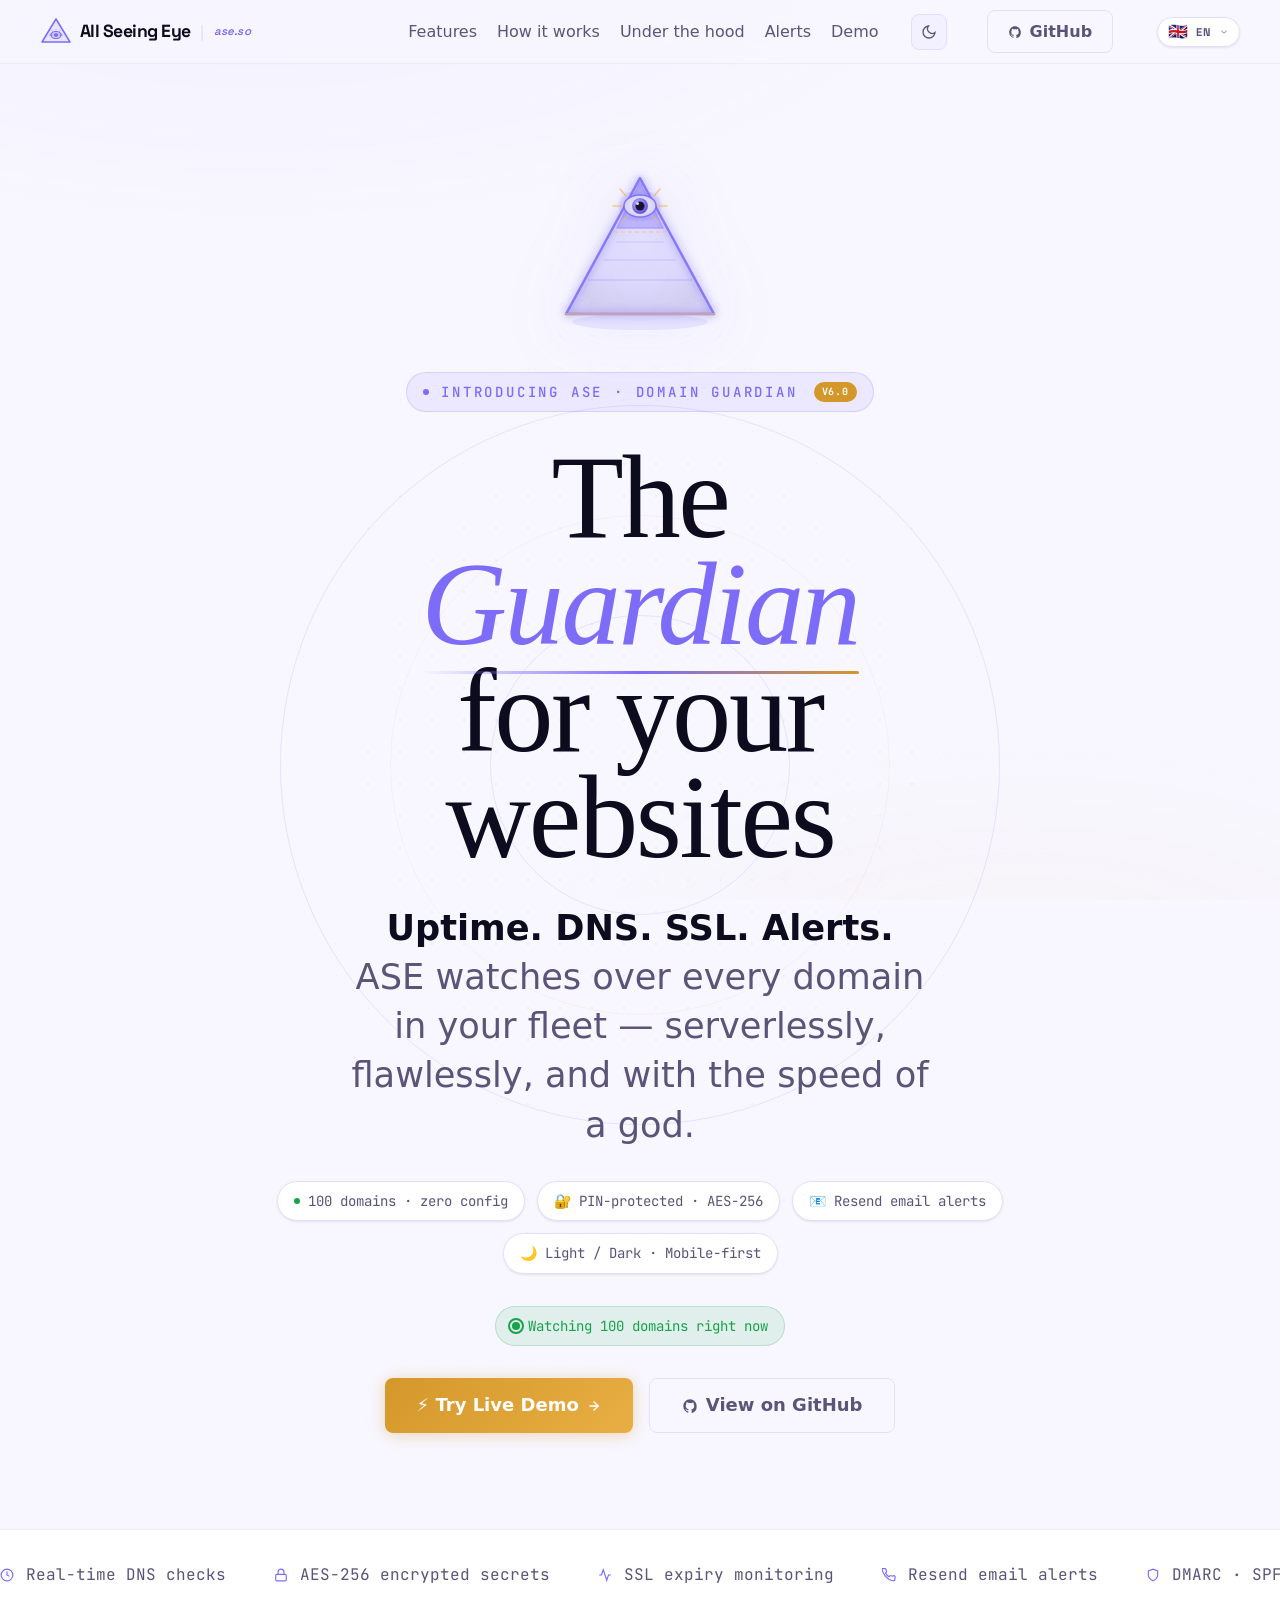
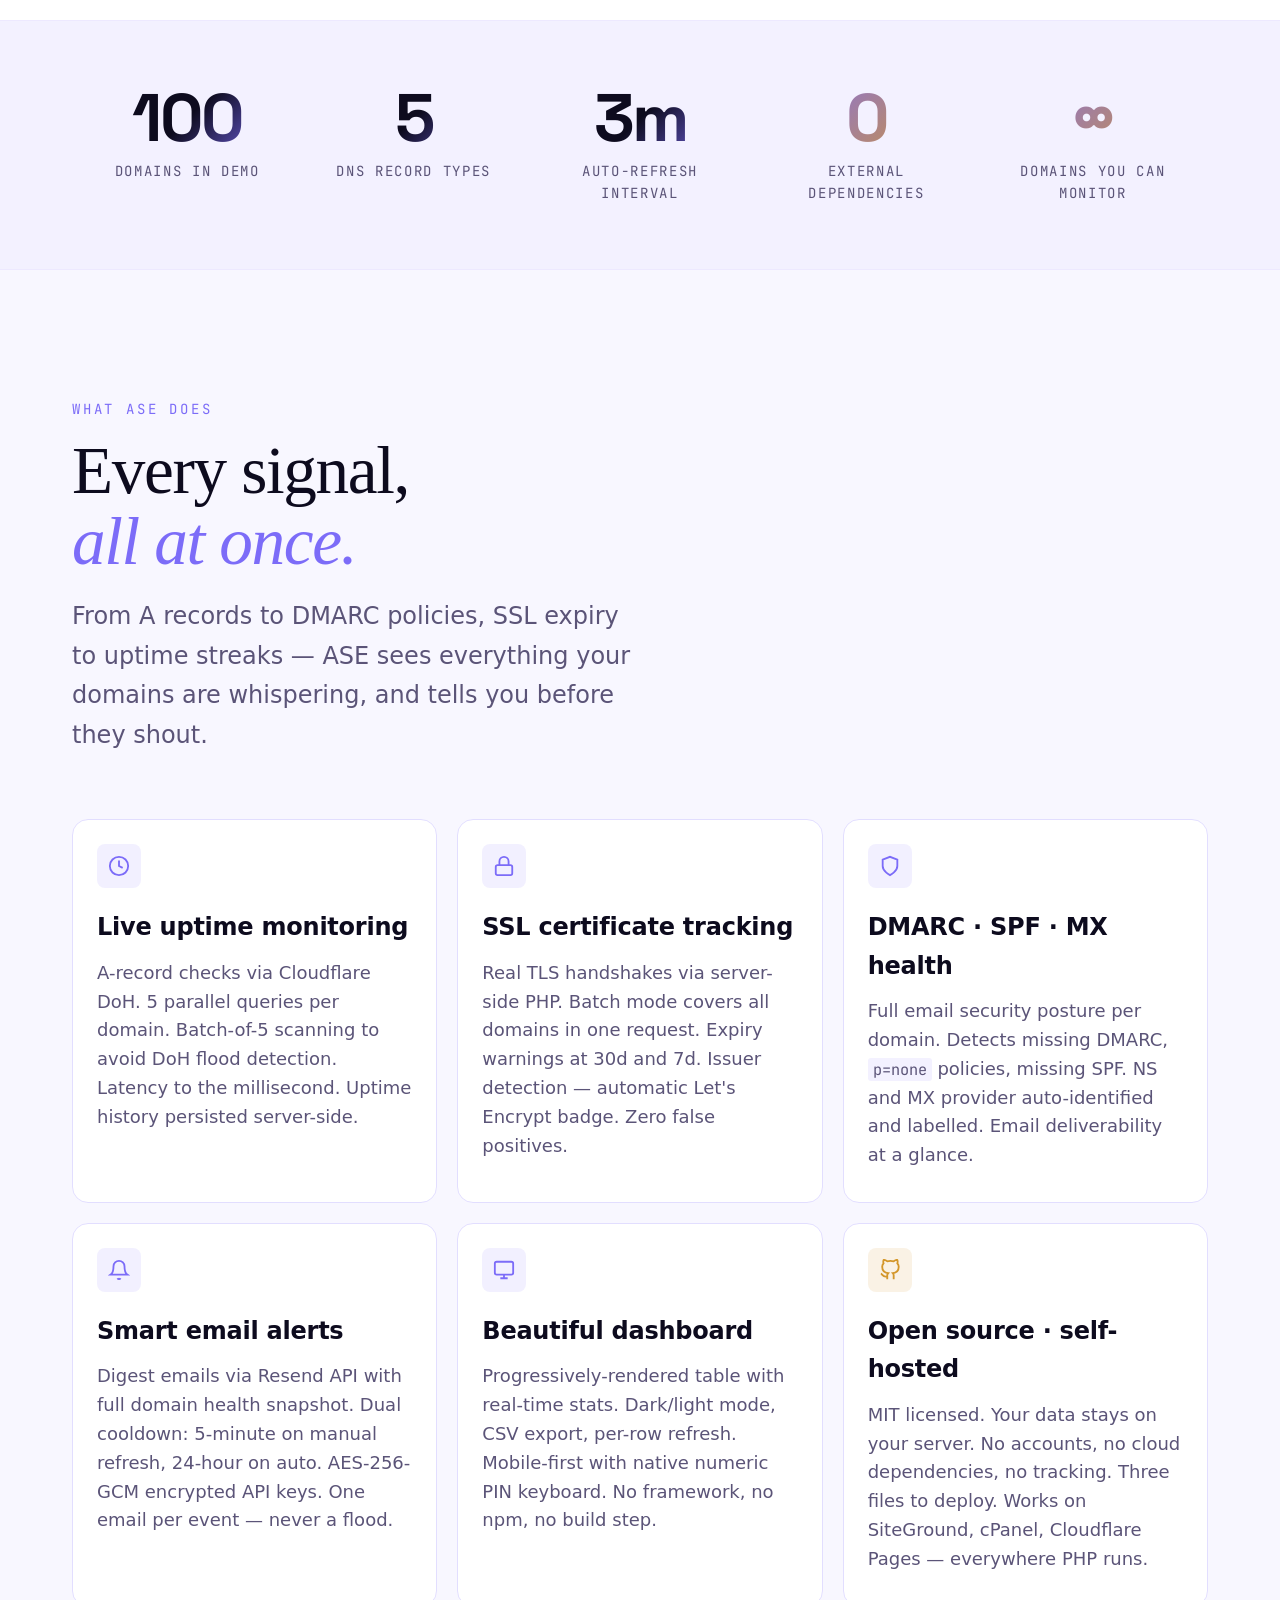
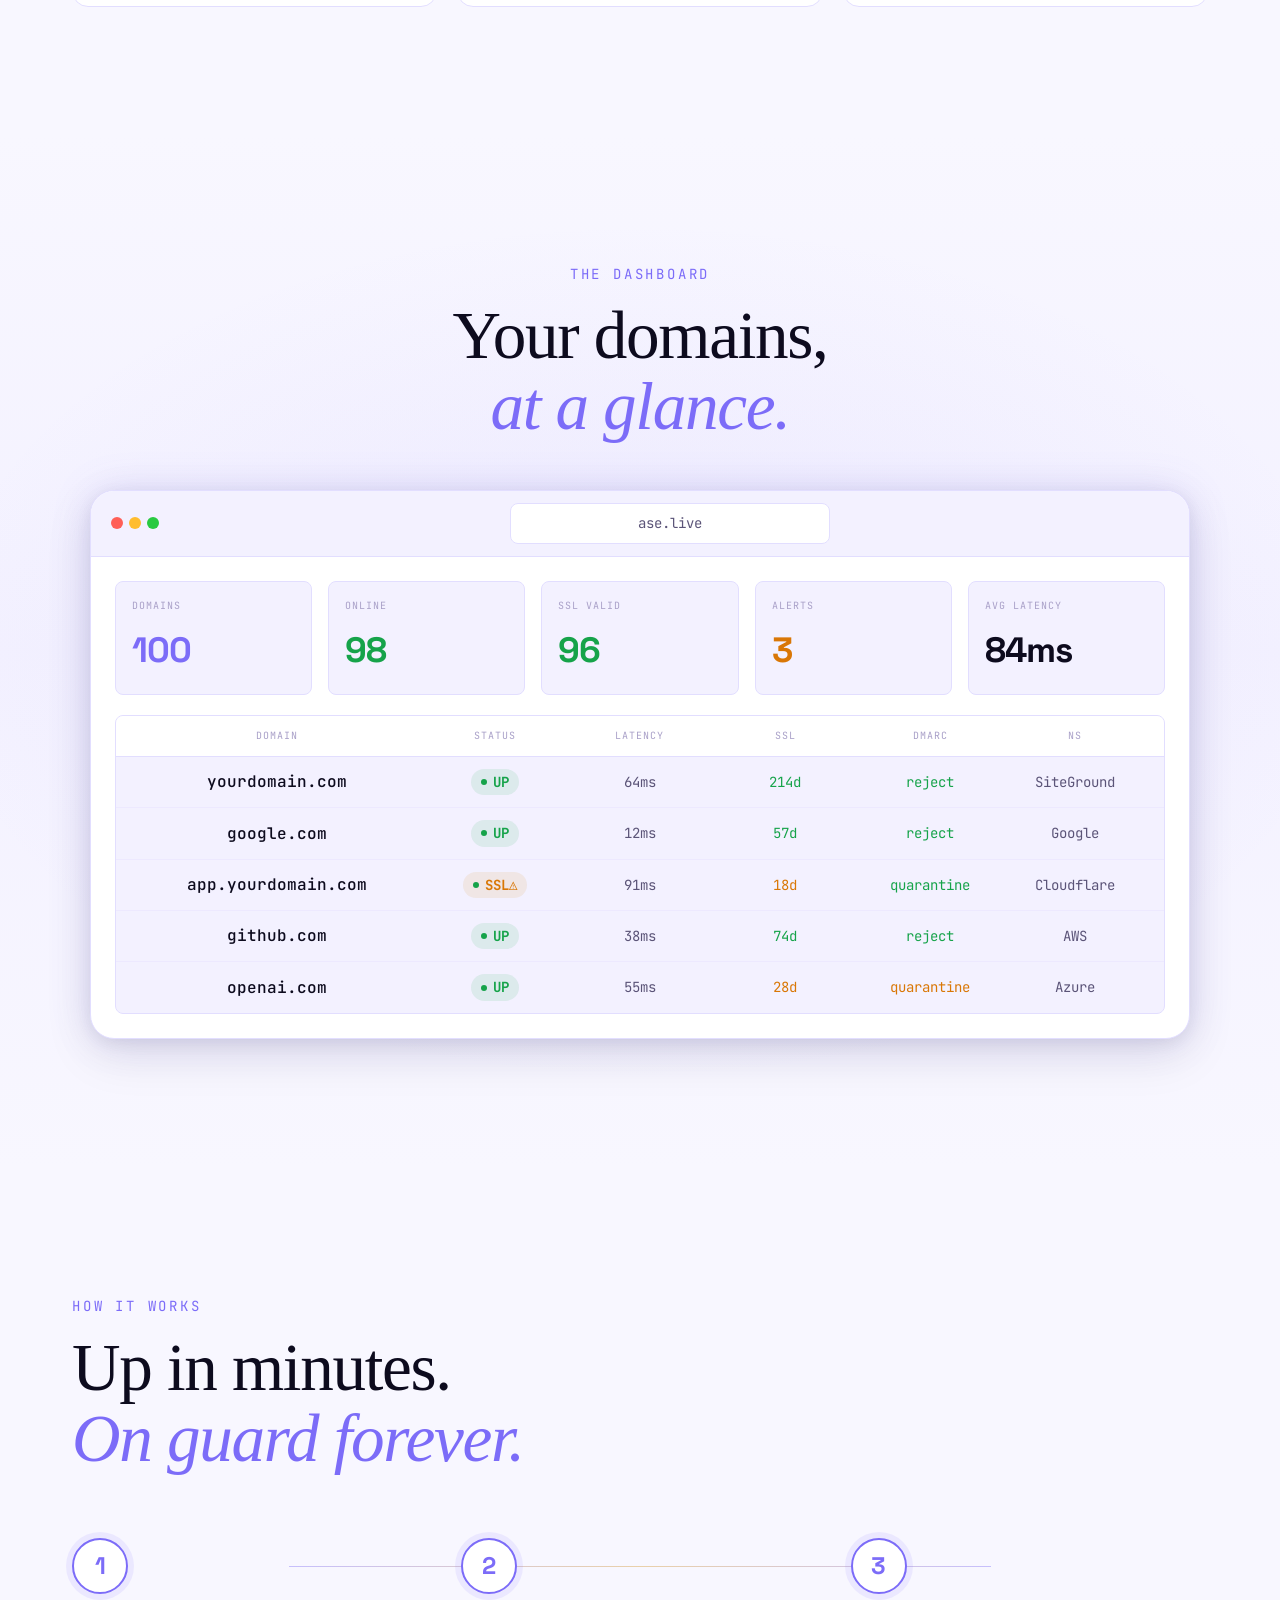
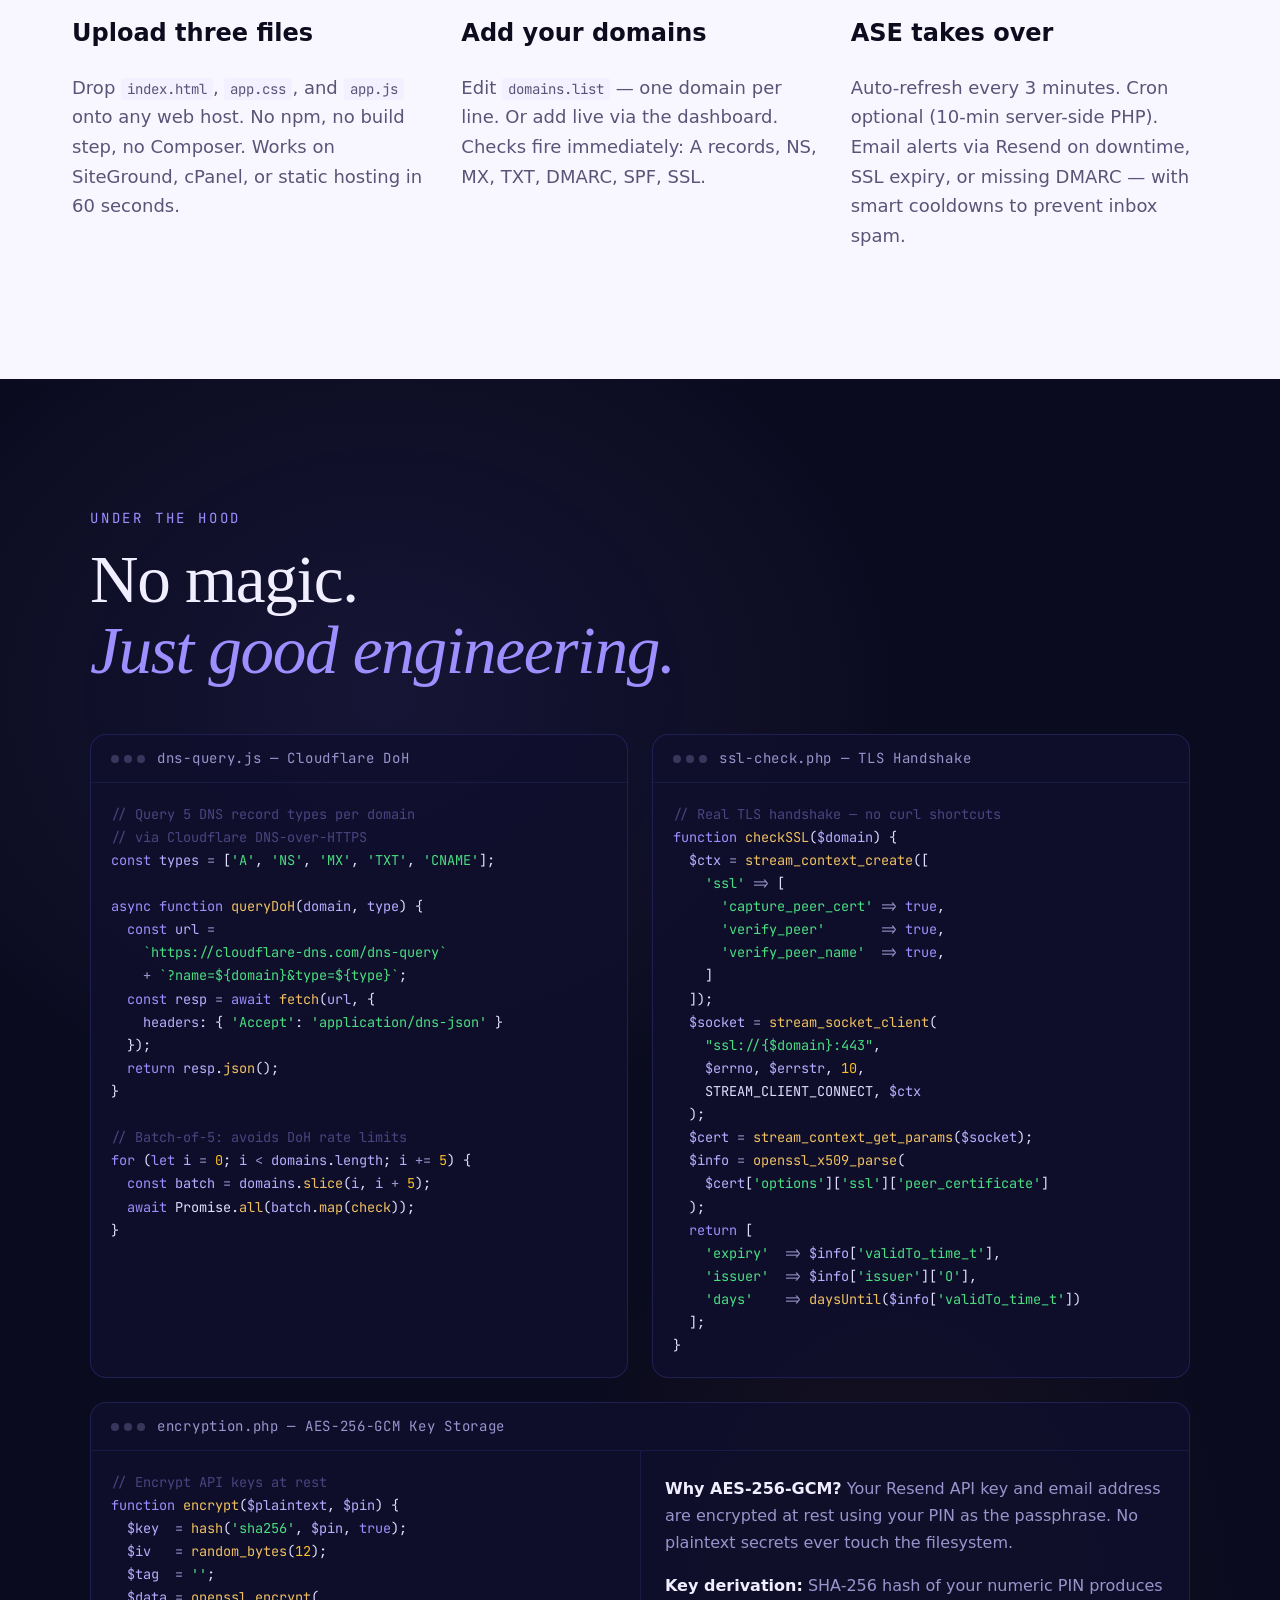
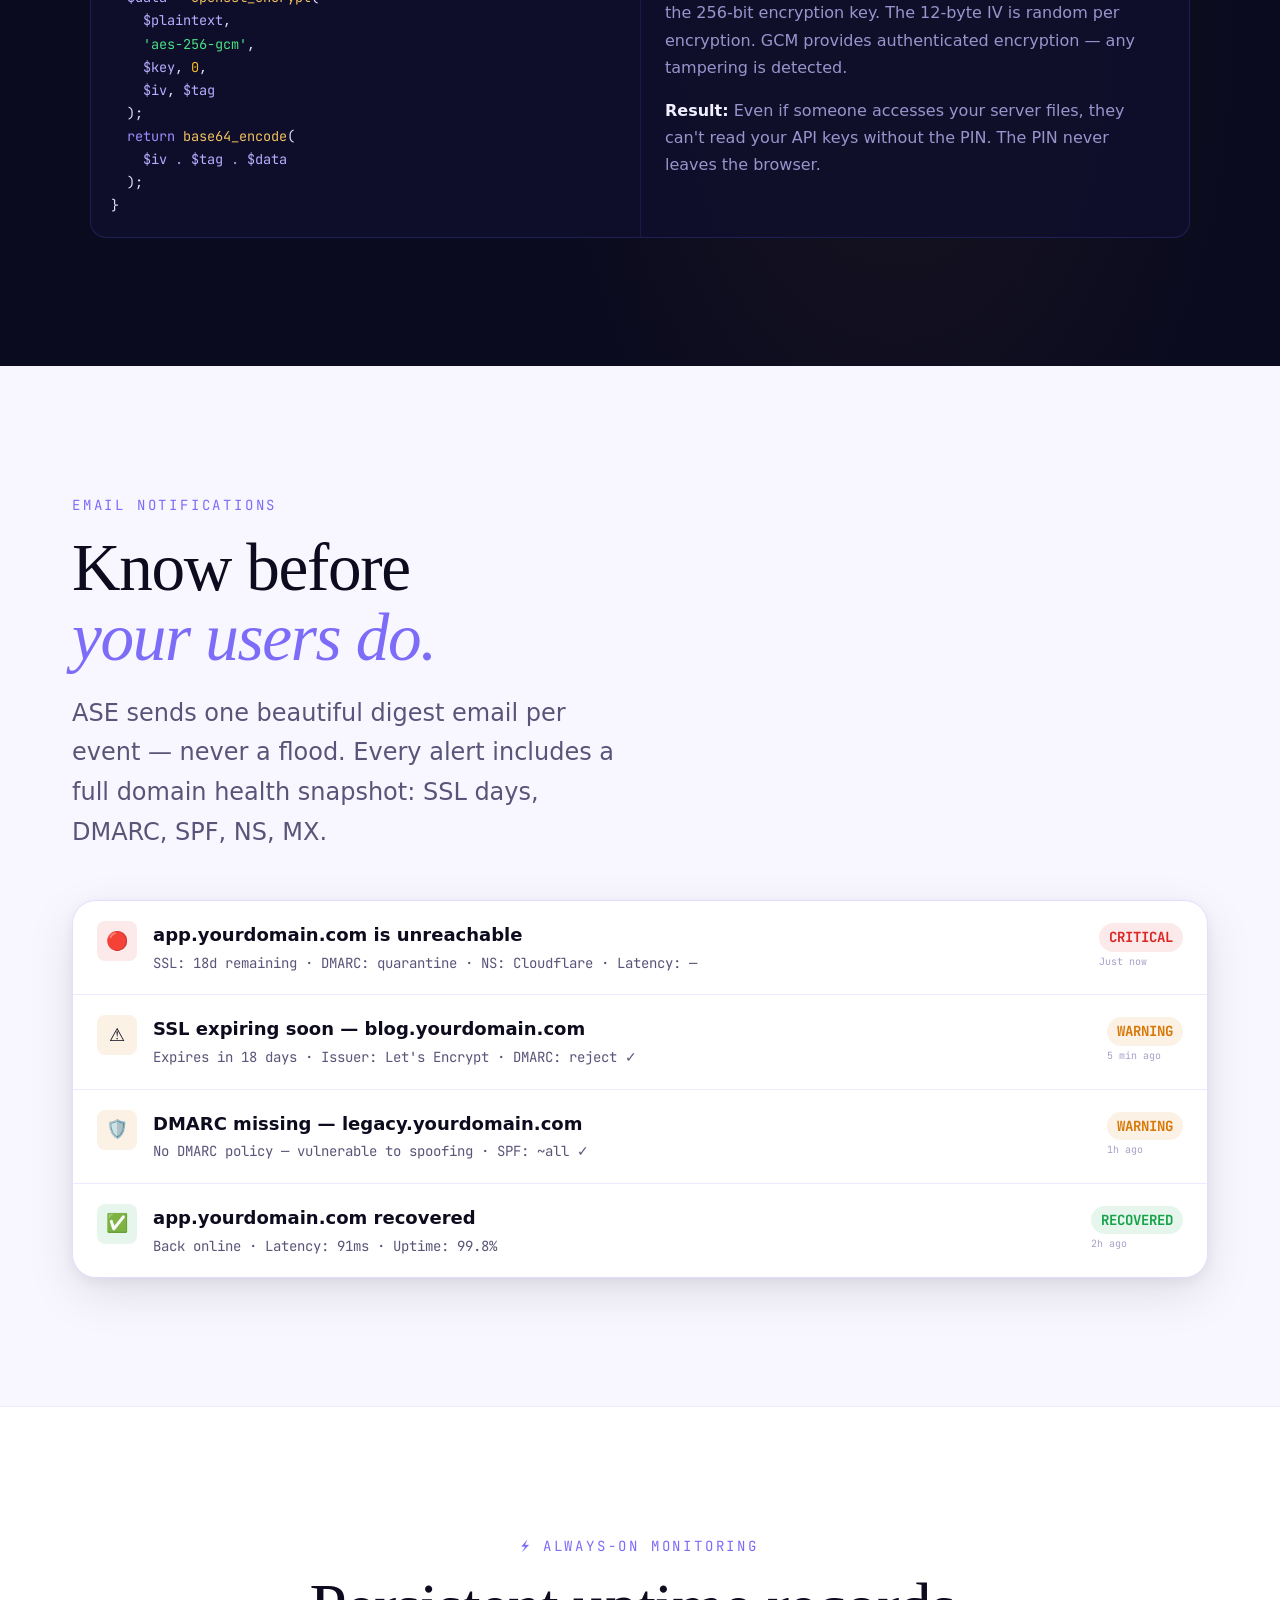
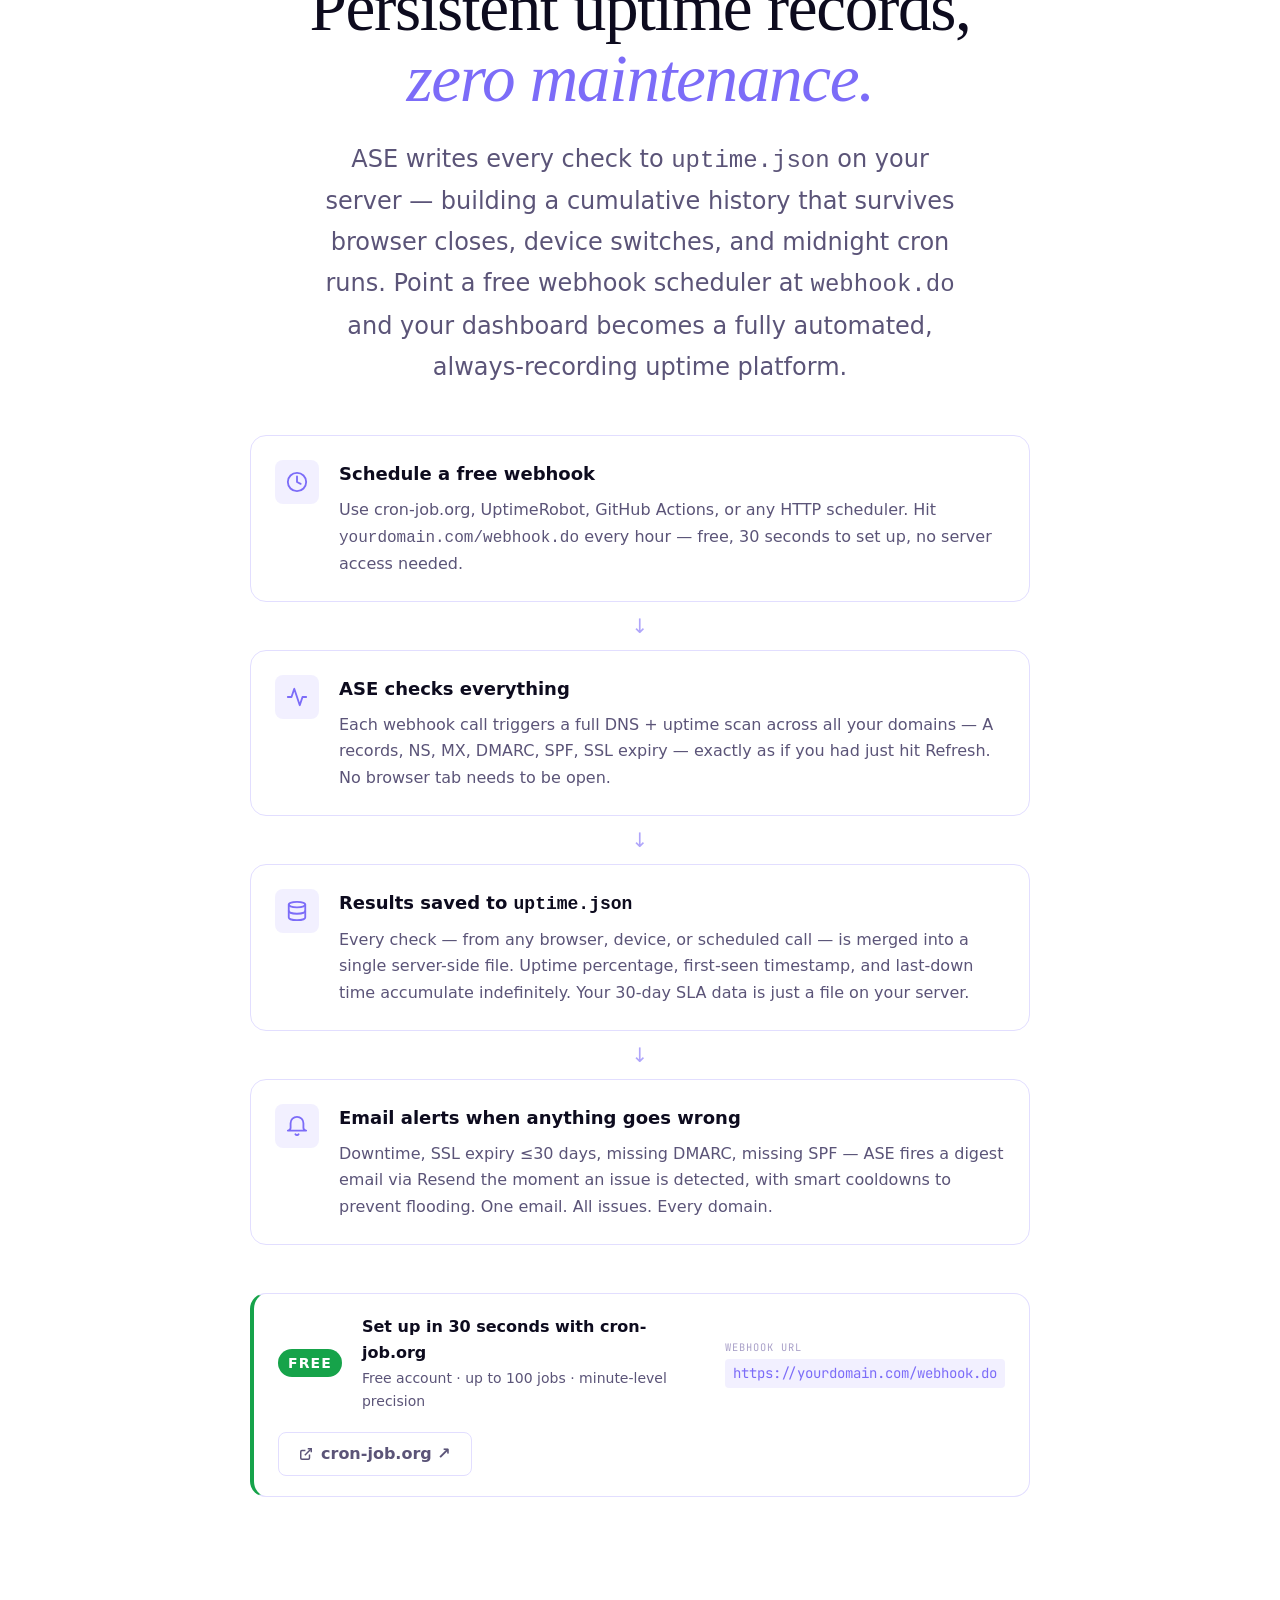
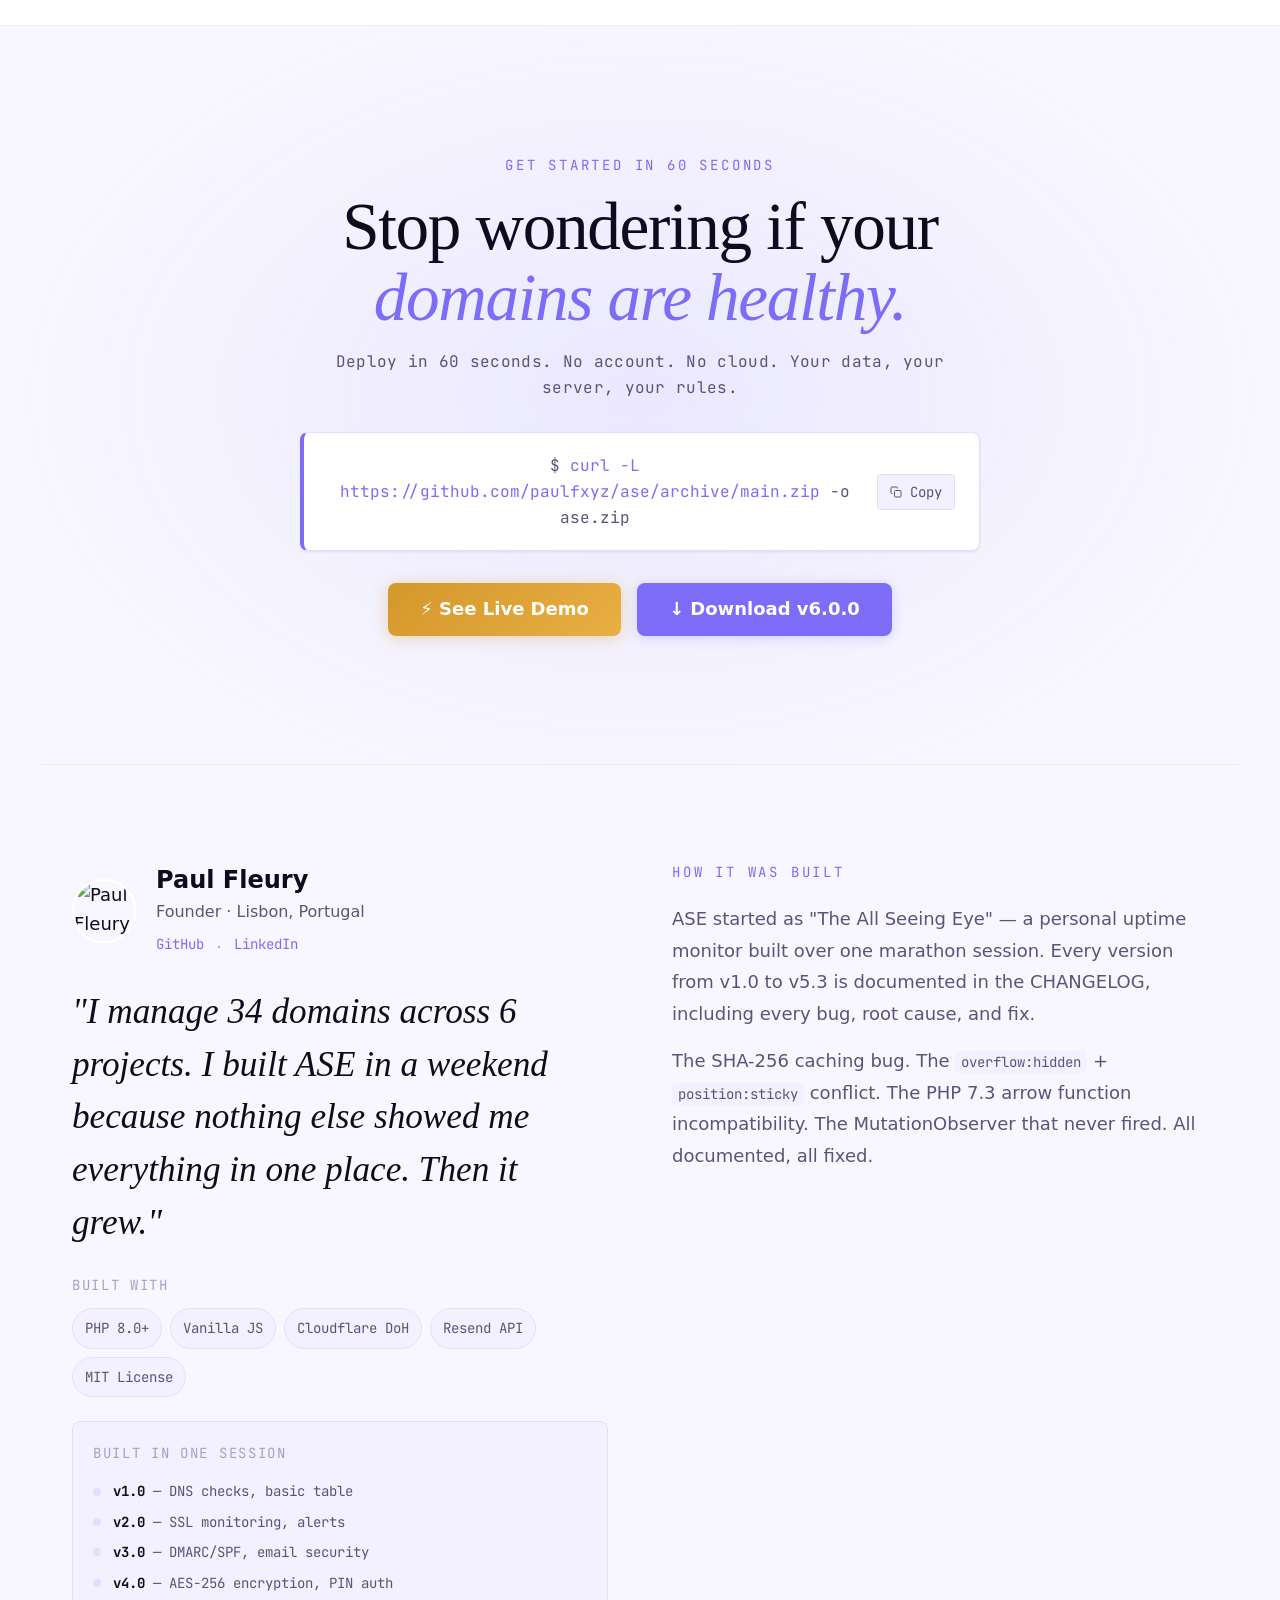
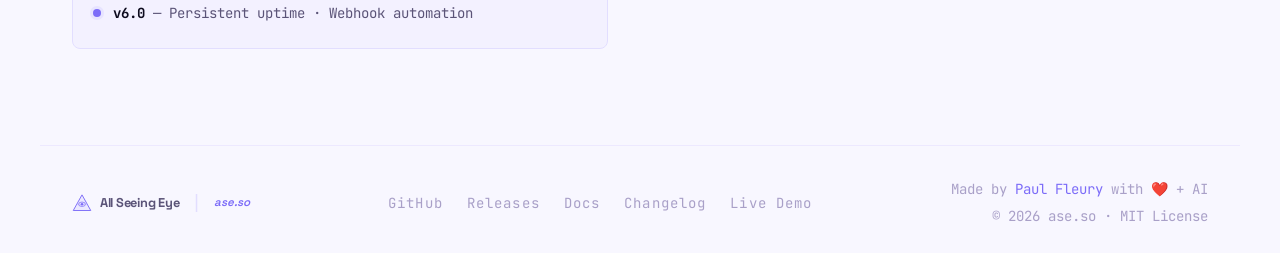
==== commit 7c8c11dd: "style: logo — 'All Seeing Eye | ase.so' inline with separator" ====
--- a/landing.html
+++ b/landing.html
@@ -10,13 +10,11 @@
 <meta name="theme-color" content="#7C6CF8">
 
 <!-- Favicons & App Icons -->
-<!-- SVG favicon — scales perfectly at all sizes -->
-<link rel="icon" type="image/svg+xml" href="data:image/svg+xml,<svg xmlns='http://www.w3.org/2000/svg' viewBox='0 0 32 32'><rect width='32' height='32' rx='7' fill='%230D0B1E'/><polygon points='16,4 28,27 4,27' fill='%237C6CF8' opacity='0.25'/><polygon points='16,4 28,27 4,27' stroke='%237C6CF8' stroke-width='1.5' stroke-linejoin='round' fill='none'/><line x1='9' y1='19' x2='23' y2='19' stroke='%23F0C060' stroke-width='0.8' opacity='0.6'/><ellipse cx='16' cy='14' rx='5' ry='3.2' fill='white' opacity='0.9'/><circle cx='16' cy='14' r='2.2' fill='%237C6CF8'/><circle cx='16' cy='14' r='1.1' fill='%230D0B1E'/><circle cx='15' cy='13.2' r='0.6' fill='white' opacity='0.9'/></svg>">
-<!-- PNG fallback for legacy browsers -->
-<link rel="alternate icon" type="image/png" sizes="32x32" href="[data-uri]">
-<!-- Apple Touch Icon -->
-<link rel="apple-touch-icon" sizes="180x180" href="data:image/svg+xml,<svg xmlns='http://www.w3.org/2000/svg' viewBox='0 0 180 180'><rect width='180' height='180' rx='40' fill='%230D0B1E'/><polygon points='90,20 164,156 16,156' fill='%237C6CF8' opacity='0.25'/><polygon points='90,20 164,156 16,156' stroke='%237C6CF8' stroke-width='4' stroke-linejoin='round' fill='none'/><line x1='50' y1='108' x2='130' y2='108' stroke='%23F0C060' stroke-width='2' opacity='0.5'/><ellipse cx='90' cy='78' rx='28' ry='18' fill='white' opacity='0.92'/><circle cx='90' cy='78' r='14' fill='%237C6CF8'/><circle cx='90' cy='78' r='7' fill='%230D0B1E'/><circle cx='85' cy='73' r='4' fill='white' opacity='0.9'/></svg>">
-<!-- PWA / manifest color -->
+<link rel="icon" type="image/x-icon" href="/favicon.ico">
+<link rel="icon" type="image/png" sizes="32x32" href="/favicon-32.png">
+<link rel="apple-touch-icon" sizes="180x180" href="/apple-touch-icon.png">
+<link rel="icon" type="image/png" sizes="192x192" href="/icon-192.png">
+<link rel="icon" type="image/png" sizes="512x512" href="/icon-512.png">
 <meta name="apple-mobile-web-app-capable" content="yes">
 <meta name="apple-mobile-web-app-status-bar-style" content="default">
 <meta name="apple-mobile-web-app-title" content="ASE">
@@ -233,31 +231,36 @@
 
 .nav-logo-wordmark {
   display: inline-flex;
-  flex-direction: column;
-  align-items: flex-start;
-  gap: 0;
+  align-items: center;
+  gap: var(--space-2);
   line-height: 1;
-  position: relative;
-  top: -2px;
 }
 
 .nav-logo-wordmark .logo-ase {
   font-family: 'Space Grotesk', sans-serif;
-  font-size: 0.95rem;
+  font-size: 1.1rem;
   font-weight: 700;
-  letter-spacing: -0.02em;
+  letter-spacing: -0.03em;
   color: var(--text);
-  line-height: 1.1;
+  line-height: 1;
+}
+
+.nav-logo-wordmark .logo-sep {
+  color: var(--border);
+  font-weight: 300;
+  font-size: 1rem;
+  line-height: 1;
+  margin: 0 1px;
 }
 
 .nav-logo-wordmark .logo-tld {
   font-family: 'Space Grotesk', sans-serif;
-  font-size: 0.62rem;
+  font-size: 0.72rem;
   font-weight: 600;
   font-style: italic;
   letter-spacing: 0.01em;
   color: var(--accent);
-  line-height: 1.2;
+  line-height: 1;
 }
 
 /* Nav links */
@@ -1943,7 +1946,7 @@
         <line x1="21" y1="19" x2="22.5" y2="19" stroke="currentColor" stroke-width="1" opacity="0.6"/>
         <line x1="11" y1="19" x2="9.5" y2="19" stroke="currentColor" stroke-width="1" opacity="0.6"/>
       </svg>
-      <span class="nav-logo-wordmark"><span class="logo-ase">All-Seeing-Eye</span><span class="logo-tld">ase.so</span></span>
+      <span class="nav-logo-wordmark"><span class="logo-ase">All Seeing Eye</span><span class="logo-sep">|</span><span class="logo-tld">ase.so</span></span>
     </a>
 
     <ul class="nav-links">
@@ -2840,7 +2843,7 @@
       <ellipse cx="16" cy="18" rx="5.5" ry="3.5" stroke="currentColor" stroke-width="1.2" fill="none"/>
       <circle cx="16" cy="18" r="2" fill="currentColor"/>
     </svg>
-    <span class="logo-ase">All-Seeing-Eye</span><span class="logo-tld">ase.so</span>
+    <span class="logo-ase">All Seeing Eye</span><span class="logo-sep" style="color:var(--border);margin:0 6px;font-weight:300">|</span><span class="logo-tld" style="font-style:italic;color:var(--accent);font-size:0.72rem">ase.so</span>
   </div>
 
   <div class="footer-links">
